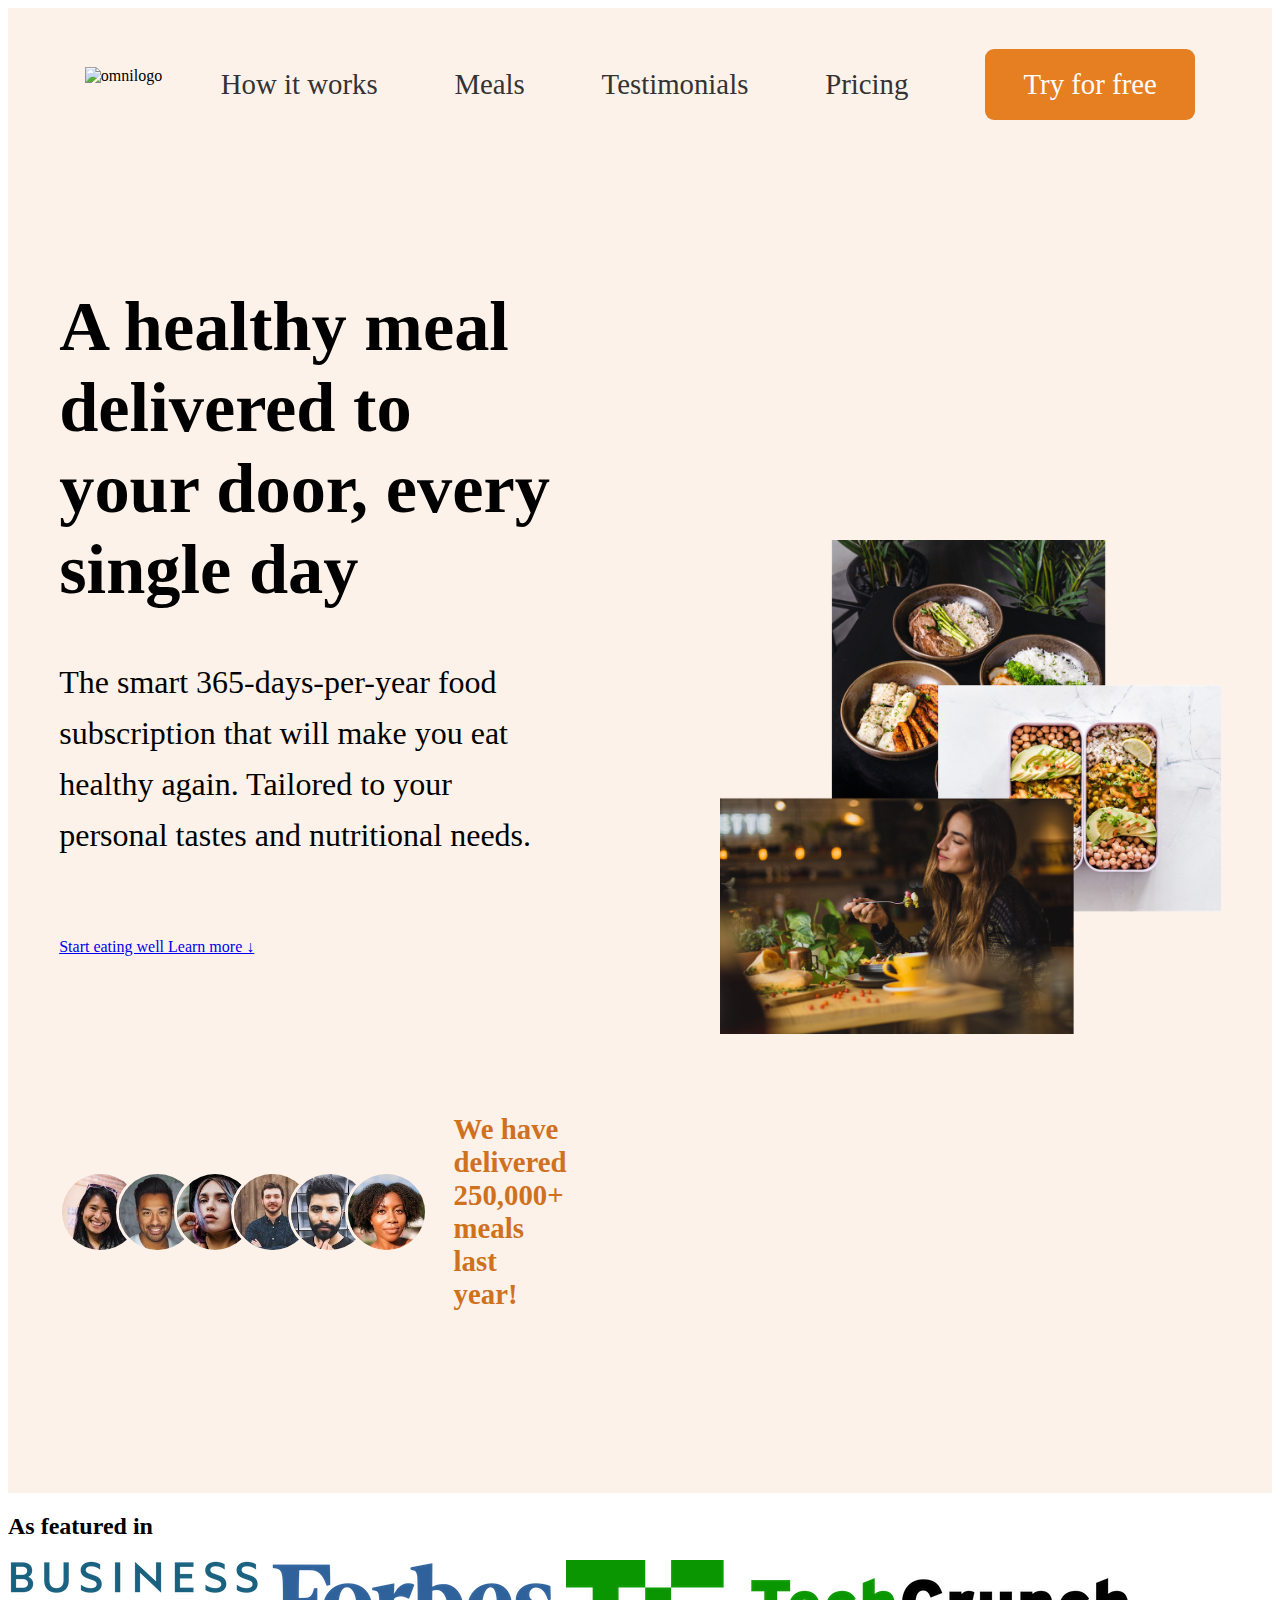
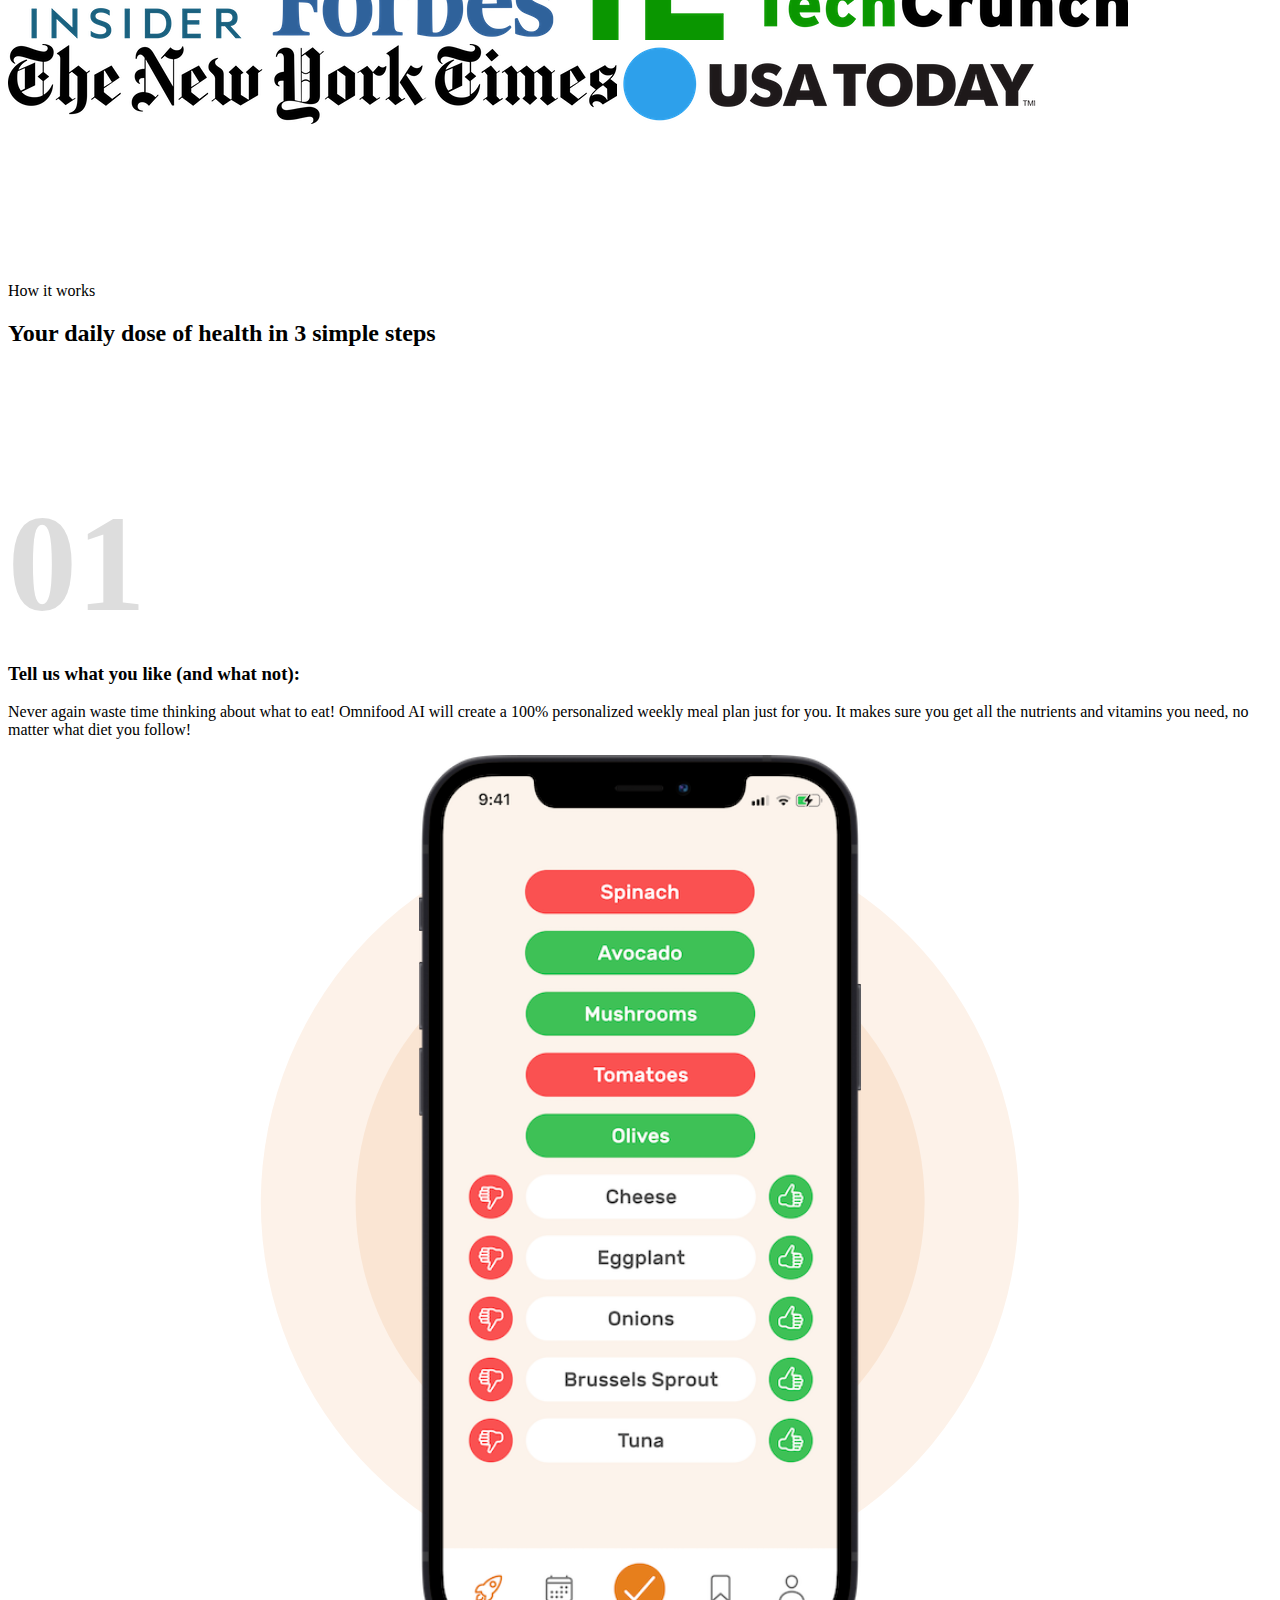
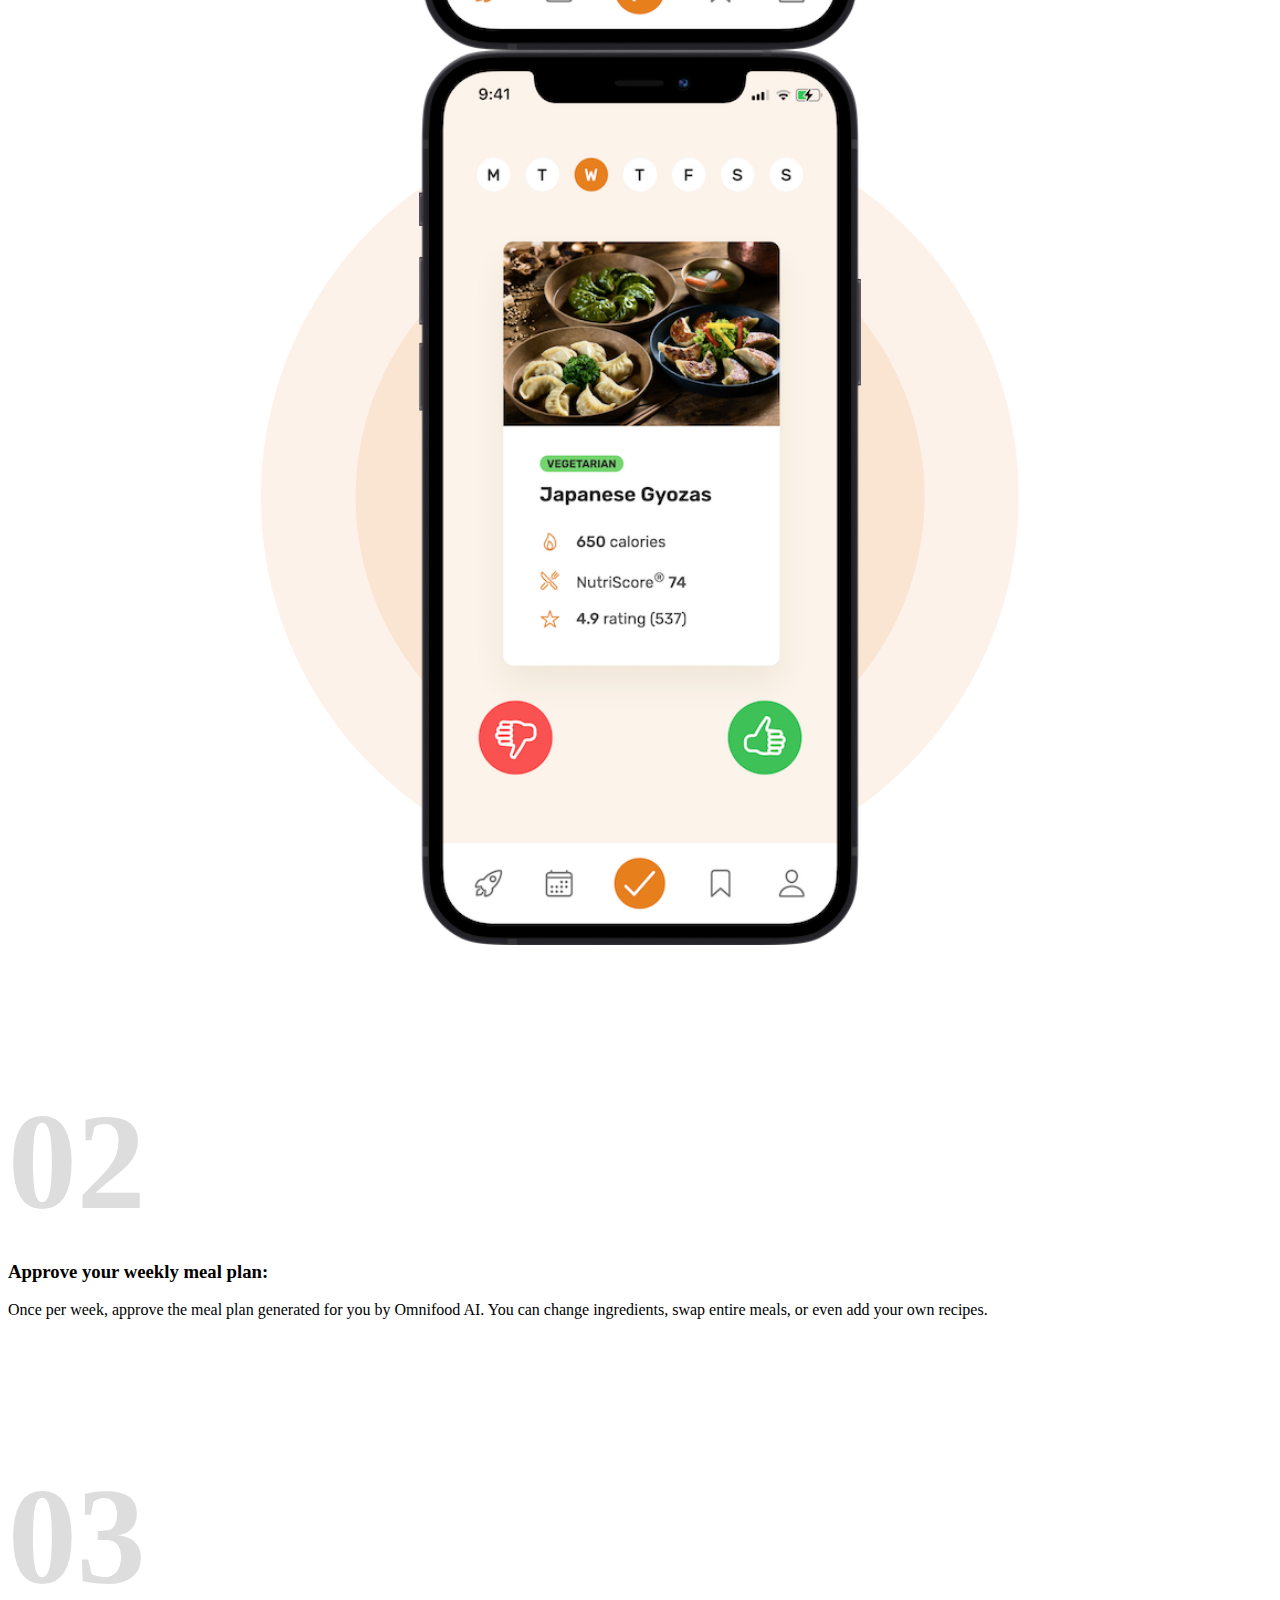
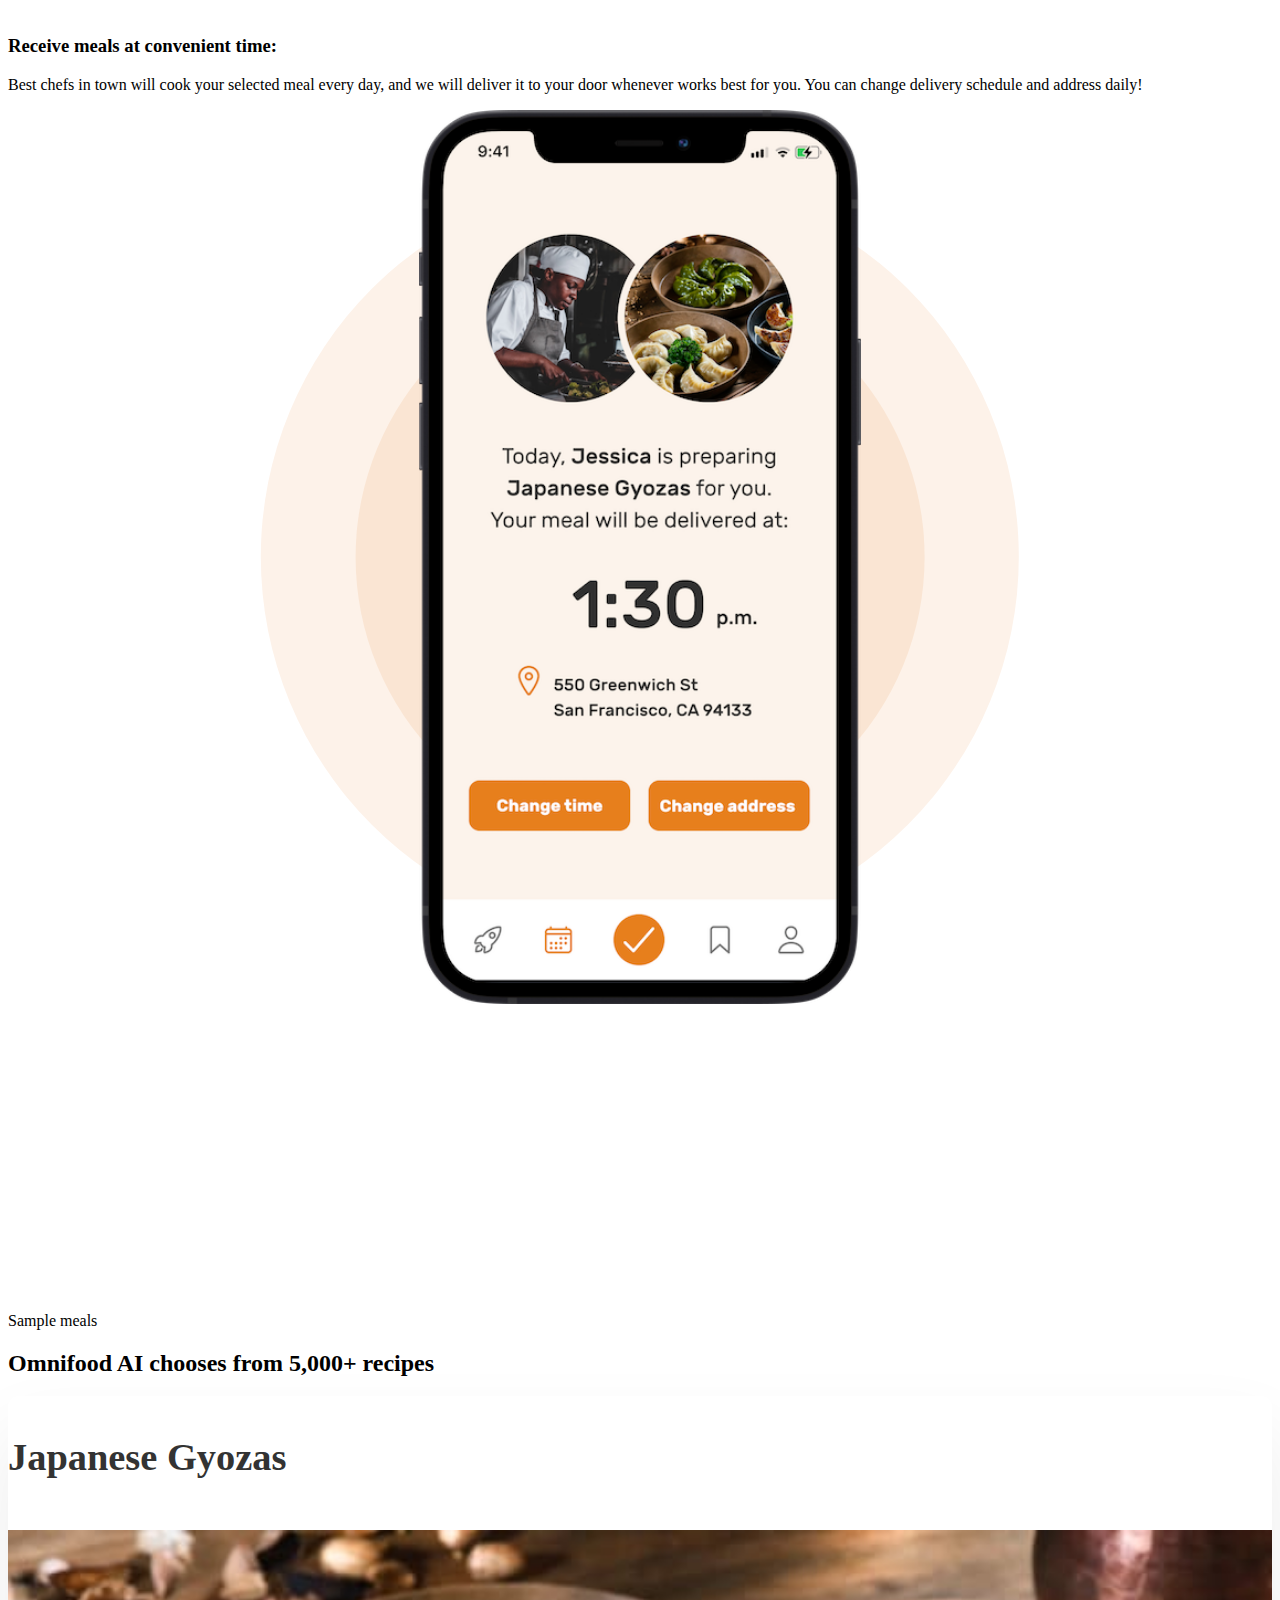
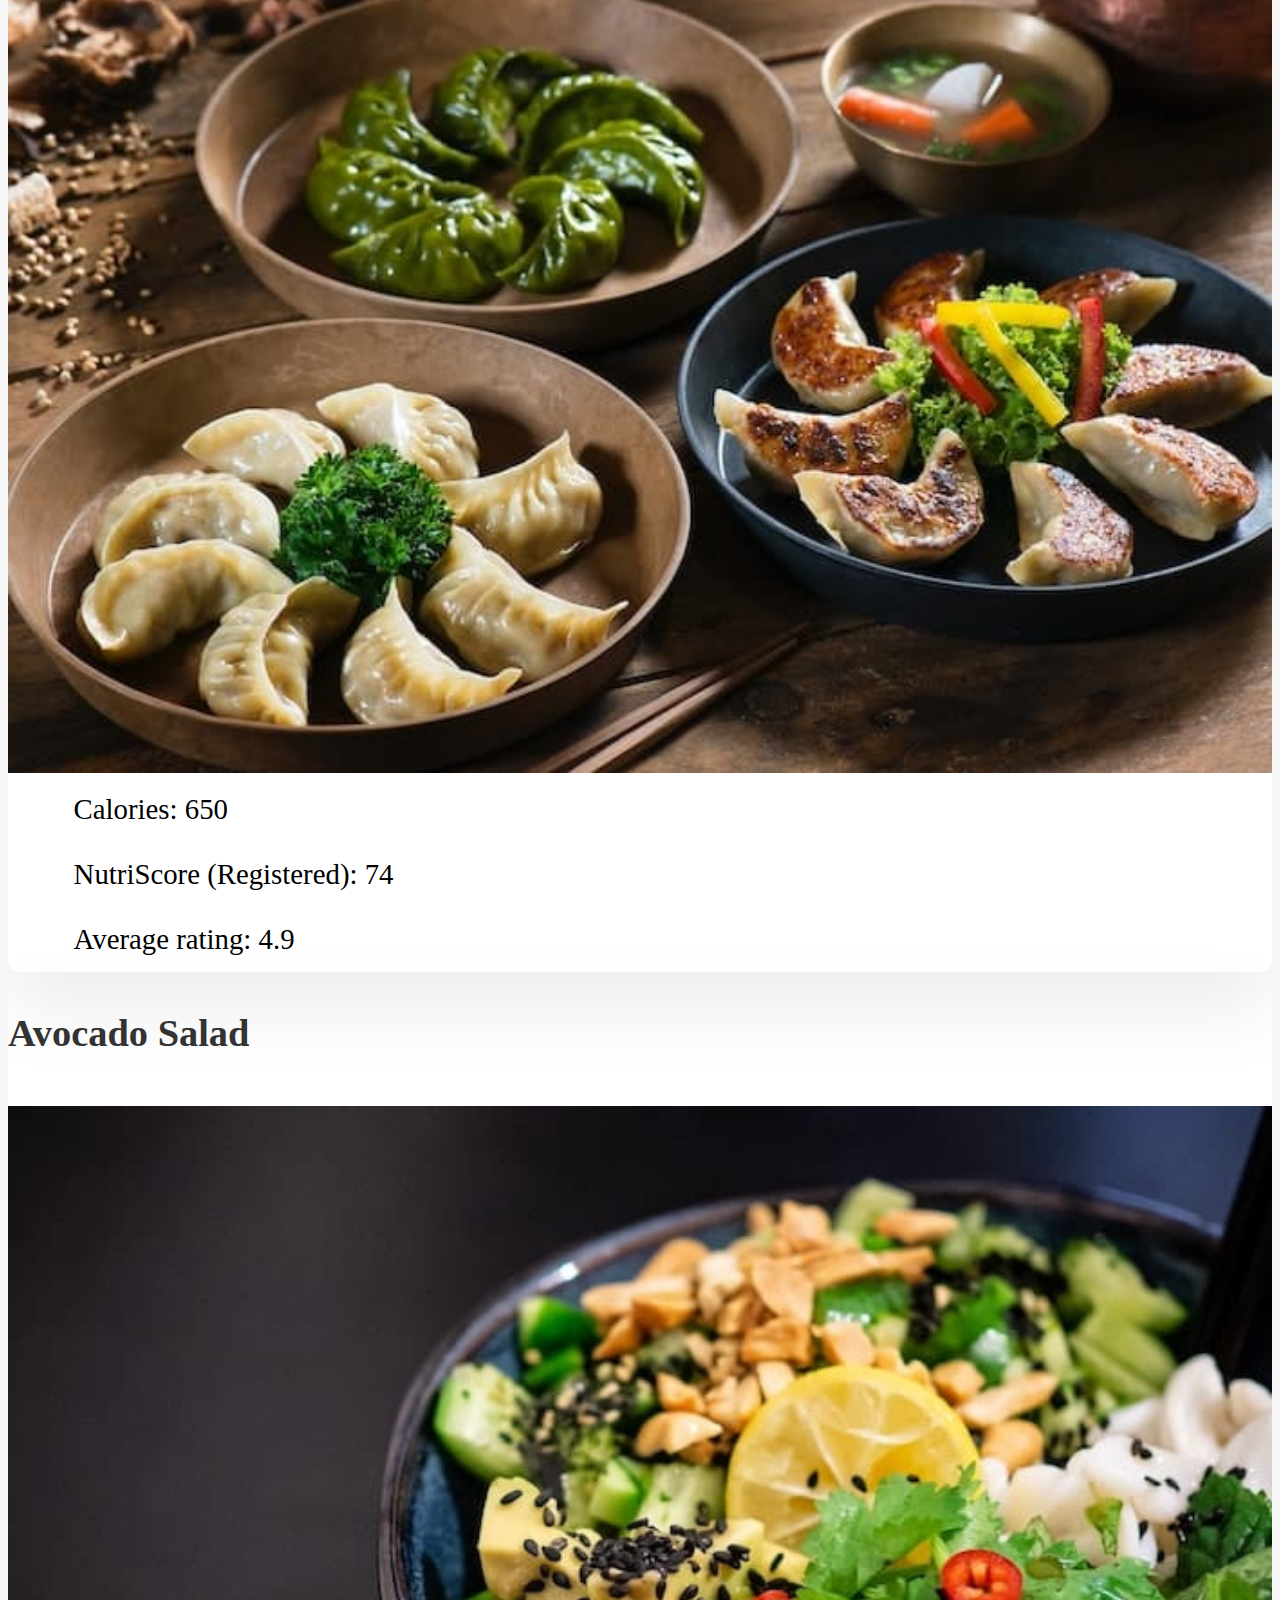
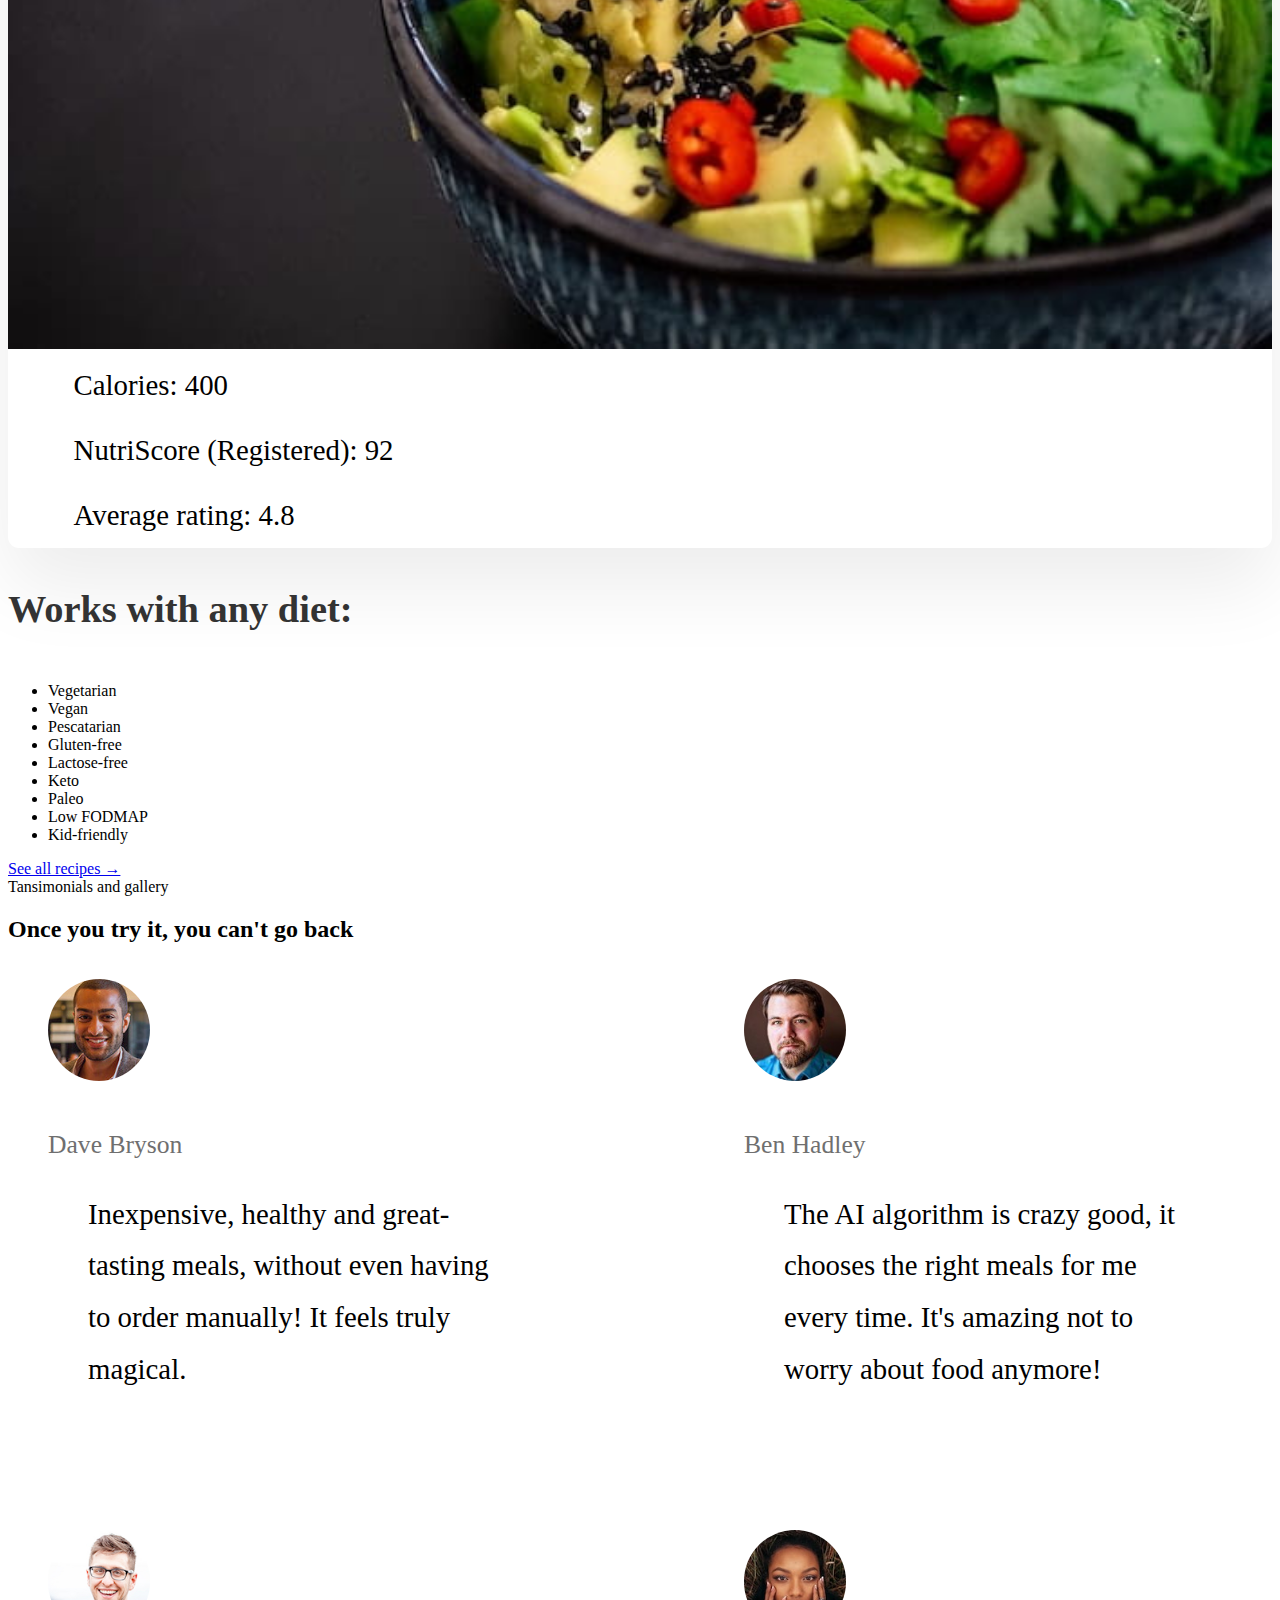
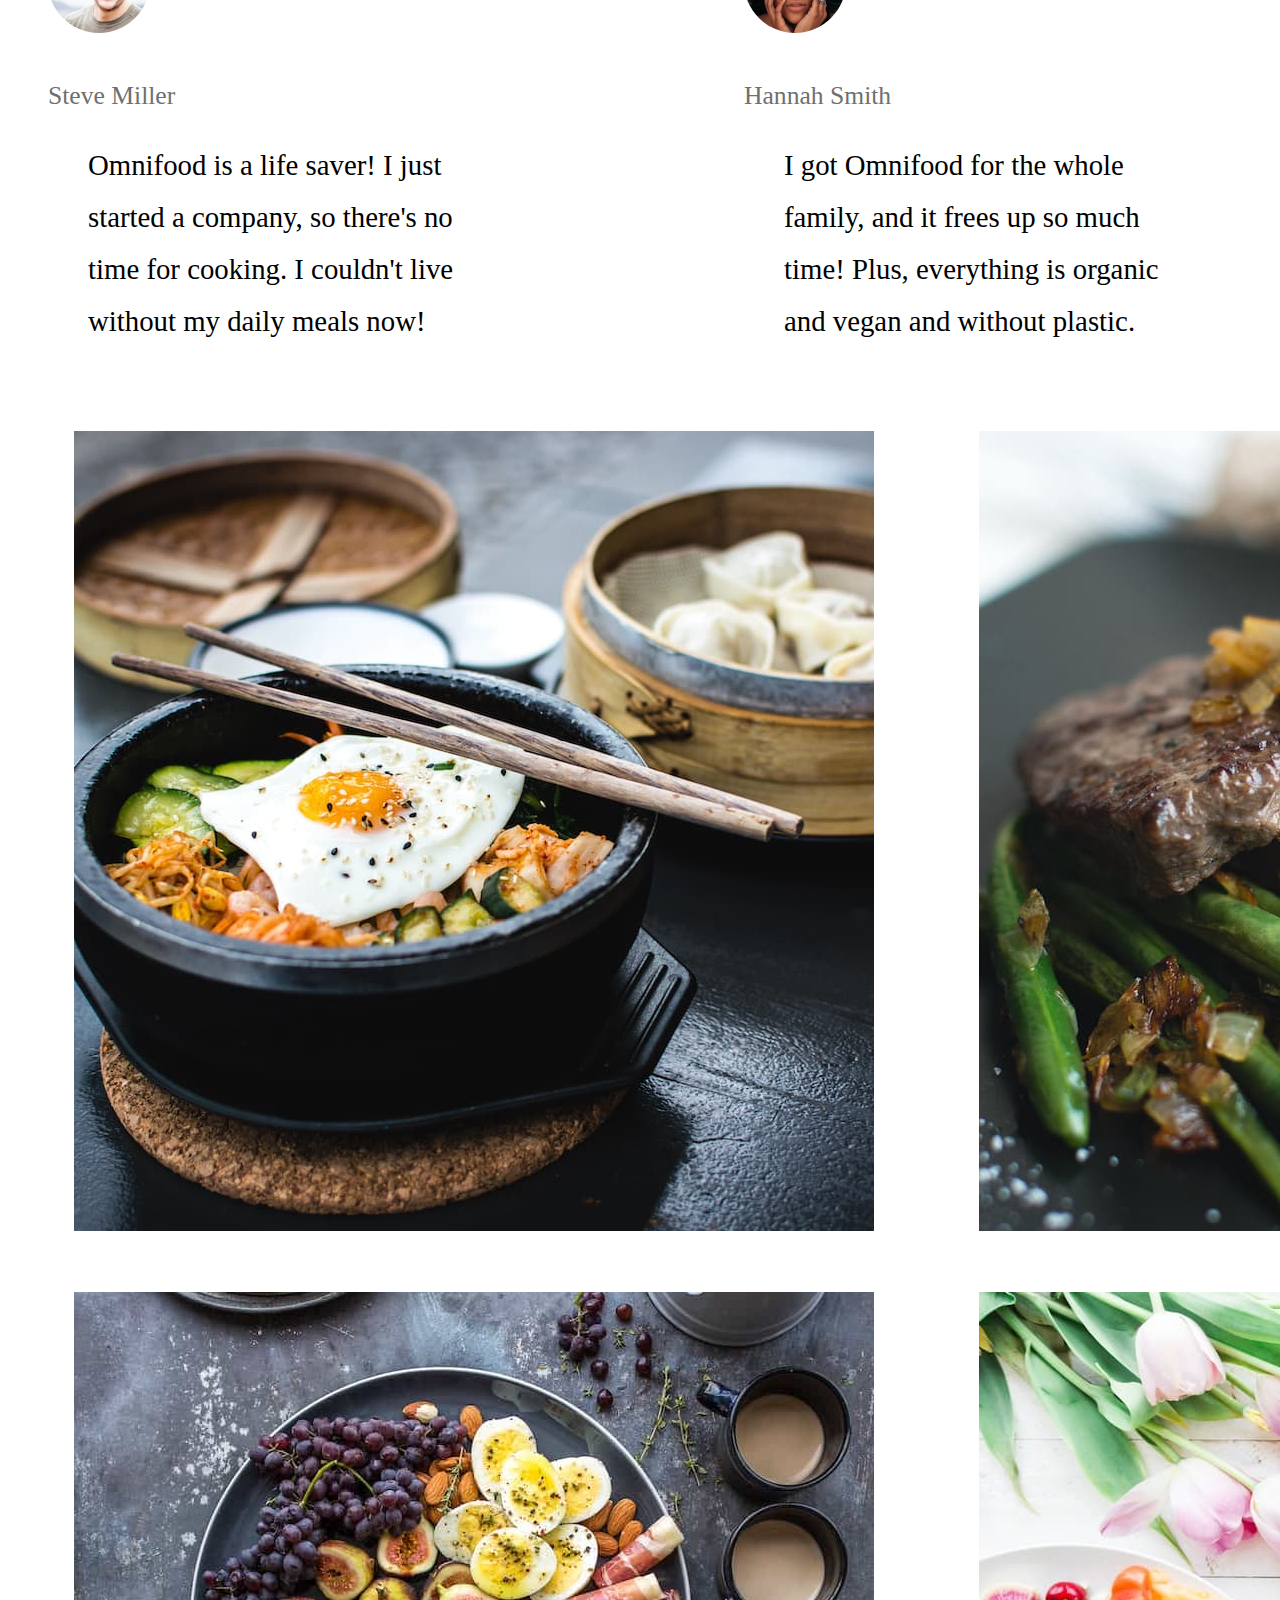
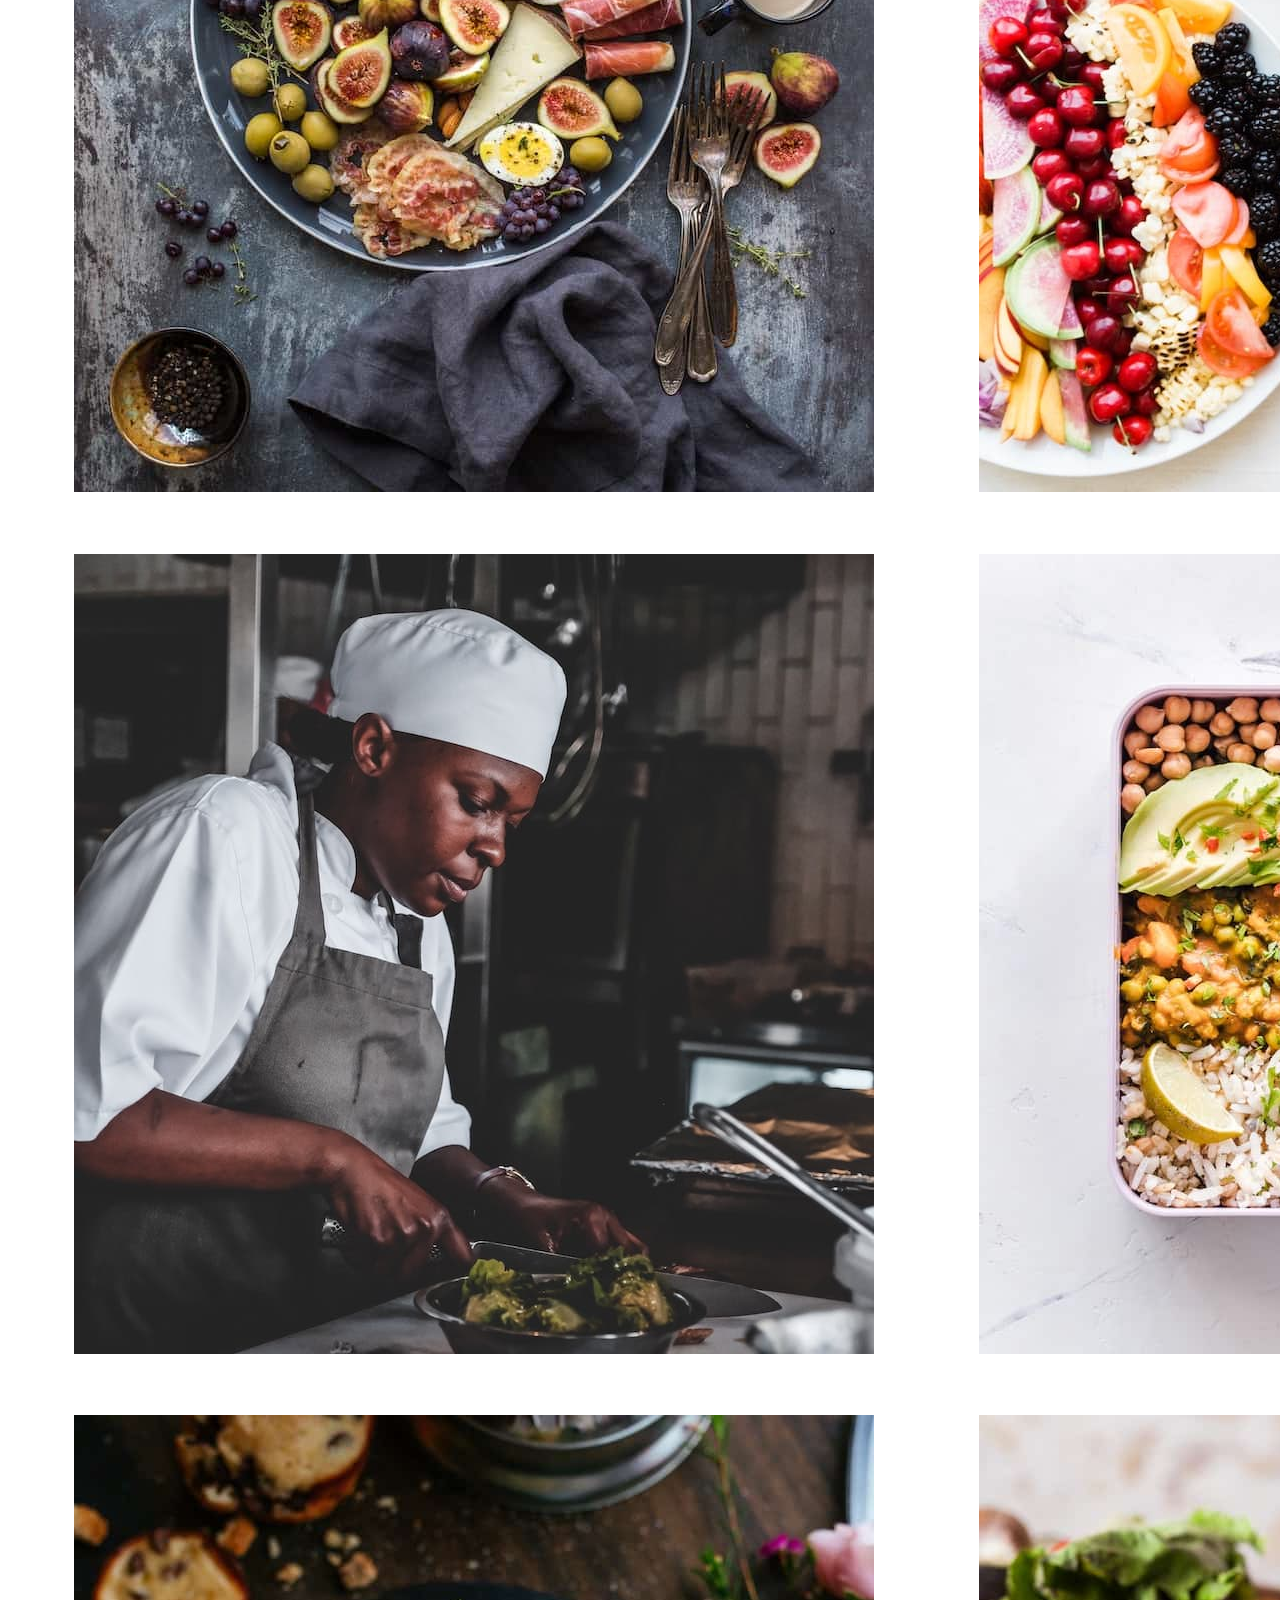
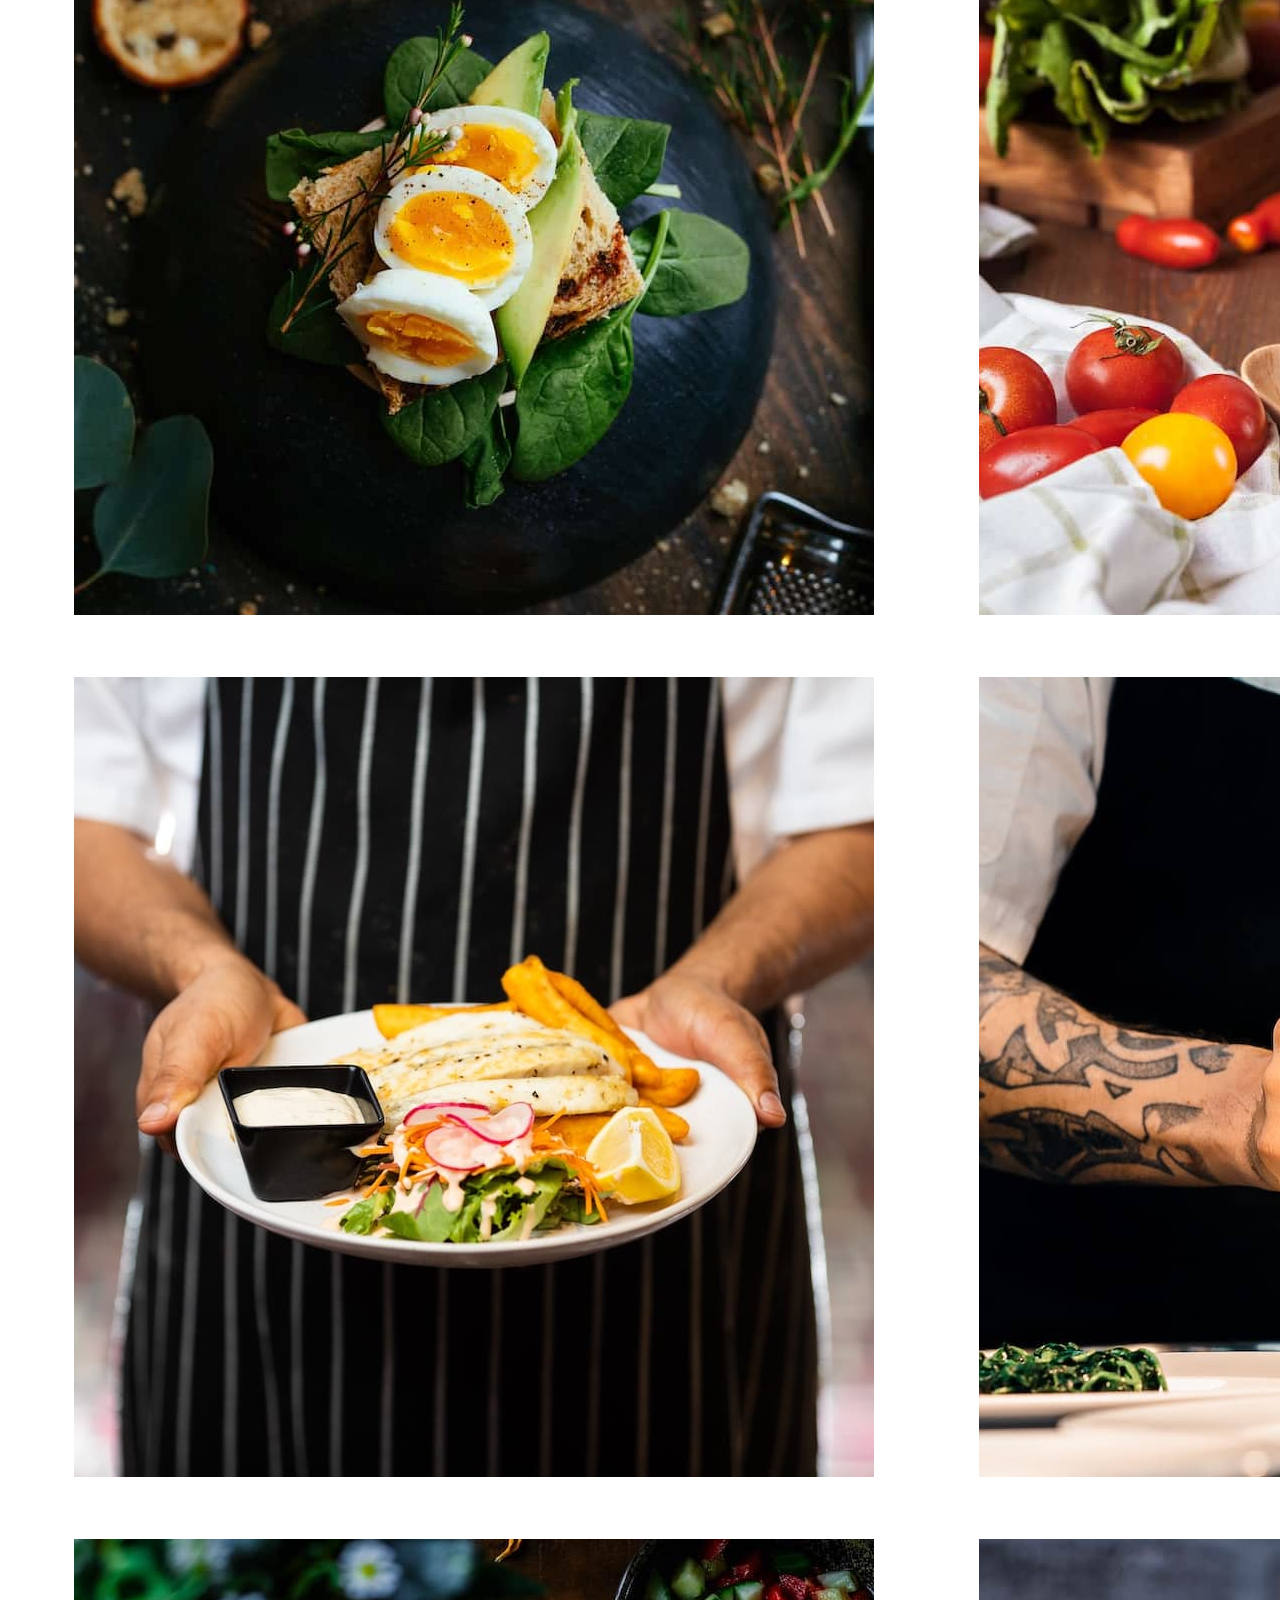
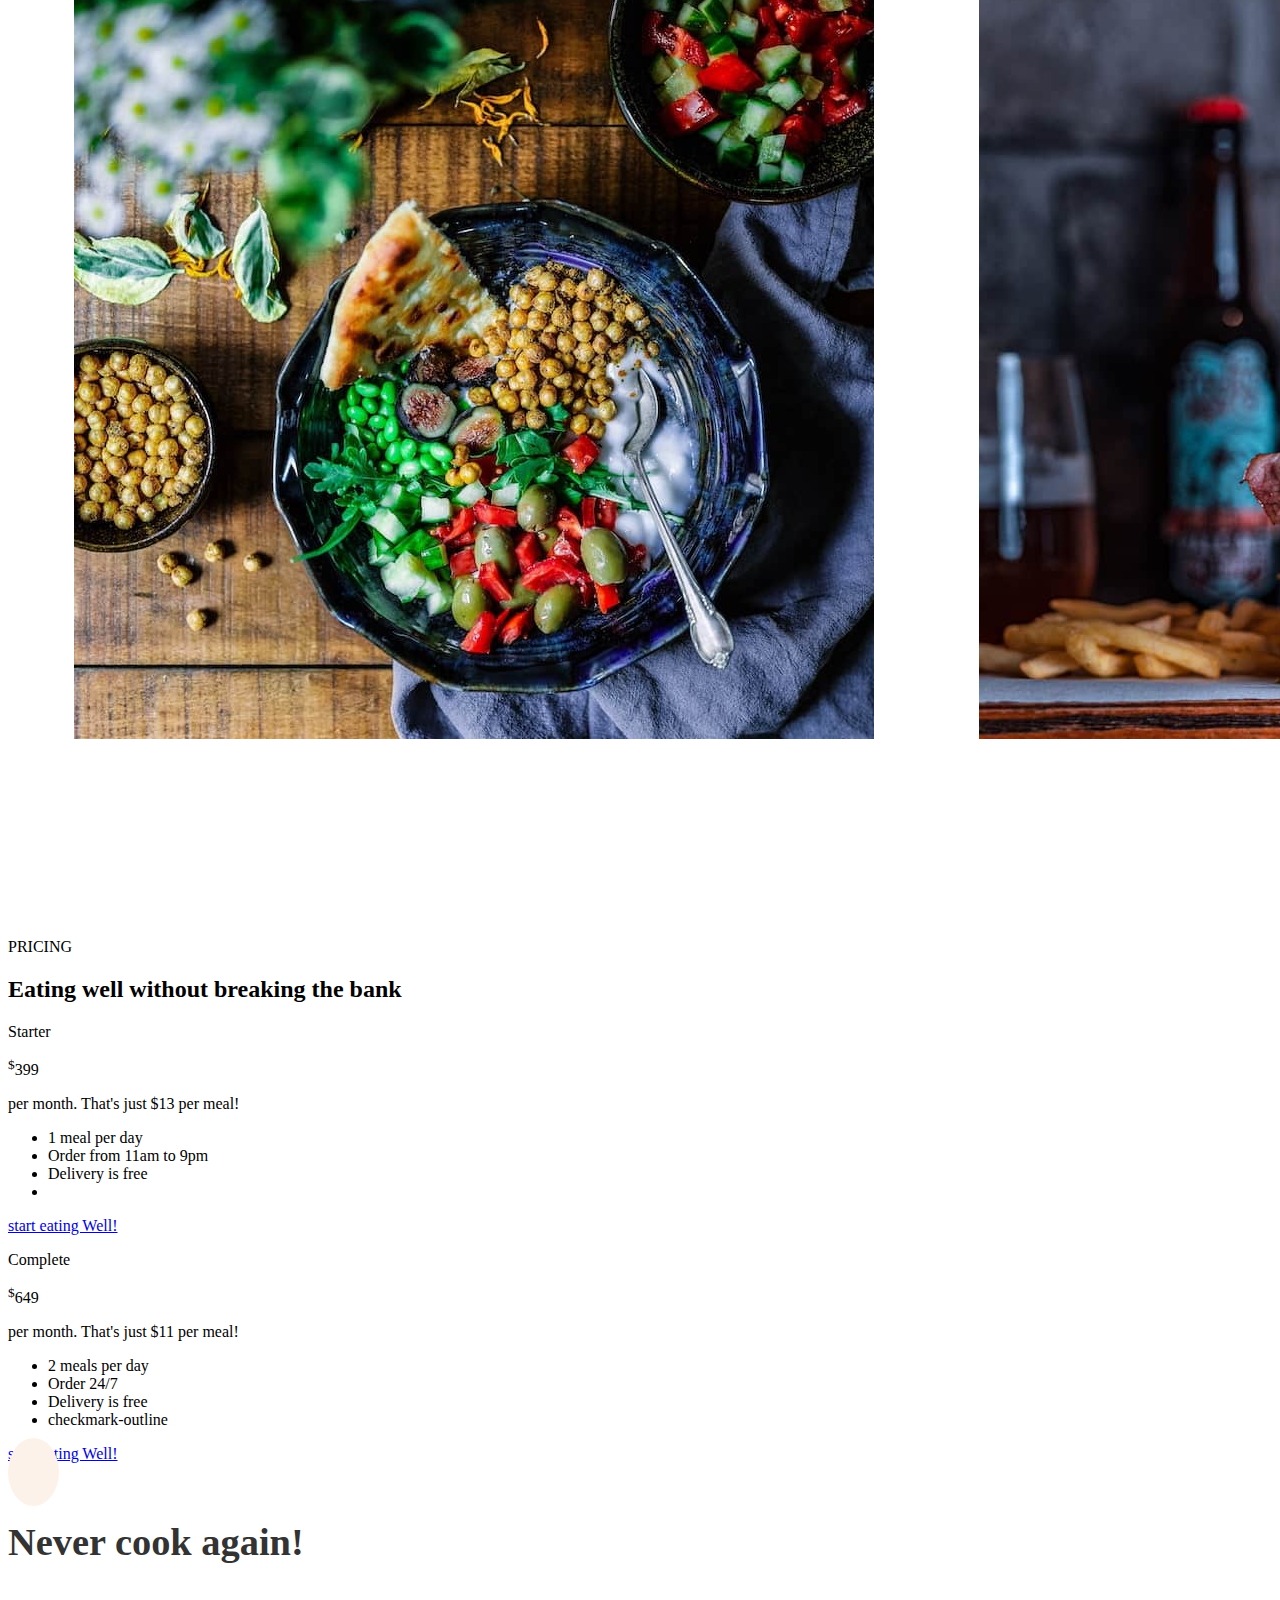
==== omnifood/index.html @ aeda6ca0 "Update index.html" ====
<!DOCTYPE html>
<html lang="en">
  <head>
    <meta charset="UTF-8">
    <meta http-equiv="X-UA-Compatible" content="IE=edge">
    <meta name="viewport" content="width=device-width, initial-scale=1.0">
    <title>Omnifood </title>
    <link rel="stylesheet" href="style/style.css">
    <link rel="stylesheet" href="style/queries.css">
  </head>
  <body> 
    <header class="header"> <img class="logo" src="img/omnifood-logo.png" alt="omnilogo">
      <nav class="min-nav"> 
        <ul class="main-nav-list"> 
          <li> <a class="main-nav-link" href="#how">How it works</a></li>
          <li> <a class="main-nav-link" href="#meals">Meals</a></li>
          <li> <a class="main-nav-link" href="#testimonials">Testimonials </a></li>
          <li> <a class="main-nav-link" href="#pricing">Pricing</a></li>
          <li> <a class="main-nav-link nav-cta" href="#try">Try for free </a></li>
        </ul>
      </nav>
    </header>
    <main>
      <section class="section-hero"> 
        <div class="hero">
          <div class="hero-text"> 
            <h1 class="heading-primary">A healthy meal delivered to your door, every single day</h1>
            <p class="hero-description">The smart 365-days-per-year food subscription that will make you eat healthy again. Tailored to your personal tastes and nutritional needs. </p><a class="btn btn-full margin-right" href="#">Start eating well </a><a class="btn btn-outline" href="#">Learn more &darr;</a>
            <div class="delivered-meals"> 
              <div class="delivered-imgs"><img src="img/customers/customer-1.jpg" alt="customer photo"><img src="img/customers/customer-2.jpg" alt="customer photo"><img src="img/customers/customer-3.jpg" alt="customer photo"><img src="img/customers/customer-4.jpg" alt="customer photo"><img src="img/customers/customer-5.jpg" alt="customer photo"><img src="img/customers/customer-6.jpg" alt="customer photo"></div>
              <p class="delivered-text"> <span>We have delivered 250,000+ meals last year!</span></p>
            </div>
          </div>
          <div class="hero-image-box">    <img class="hero-img" src="img/hero.png" alt="main img"></div>
        </div>
      </section>
      <section class="featured">
        <h2 class="subheading-featured"> As featured in</h2>
        <div class="featured-flex"> <img src="img/logos/business-insider.png" alt=""><img src="img/logos/forbes.png" alt=""><img src="img/logos/techcrunch.png" alt=""><img src="img/logos/the-new-york-times.png" alt=""><img src="img/logos/usa-today.png" alt=""></div>
      </section>
      <section class="section-how" id="how">
        <div class="container"><span class="subheading-snap">How it works</span>
          <h2 class="subheading">Your daily dose of health in 3 simple steps       </h2>
        </div>
        <div class="grid container grid--2-cols grid--center-v">
          <div class="step-text-box"> 
            <p class="step-number">01</p>
            <h3 class="heading-tertiary">Tell us what you like (and what not): </h3>
            <p class="step-text">Never again waste time thinking about what to eat! Omnifood AI will create a 100% personalized weekly meal plan just for you. It makes sure you get all the nutrients and vitamins you need, no matter what diet you follow!</p>
          </div>
          <div class="step-img-box"> <img class="step-img" src="img/app/app-screen-1.png" alt="Iphone app references"></div>
          <div class="step-img-box"> <img class="step-img" src="img/app/app-screen-2.png" alt="Iphone app references"></div>
          <div class="step-text-box"> 
            <p class="step-number">02</p>
            <h3 class="heading-tertiary">Approve your weekly meal plan: </h3>
            <p class="step-text"> Once per week, approve the meal plan generated for you by Omnifood AI. You can change ingredients, swap entire meals, or even add your own recipes.</p>
          </div>
          <div class="step-text-box"> 
            <p class="step-number">03</p>
            <h3 class="heading-tertiary">Receive meals at convenient time: </h3>
            <p class="step-text"> Best chefs in town will cook your selected meal every day, and we will deliver it to your door whenever works best for you. You can change delivery schedule and address daily!</p>
          </div>
          <div class="step-img-box"> <img class="step-img" src="img/app/app-screen-3.png" alt="Iphone app references"></div>
        </div>
      </section>
      <section class="section-meals" id="meals">
        <div class="container"><span class="subheading-snap">Sample meals</span>
          <h2 class="subheading"> Omnifood AI chooses from 5,000+ recipes</h2>
        </div>
        <div class="container grid grid--3-cols">
          <div class="meal">
            <p class="meal-title">Japanese Gyozas</p><img class="meal-img" src="img/meals/meal-1.jpg" alt="Japanese Gyozas">
            <ul class="meal-attributes"> 
              <li class="meal-attribute"> 
                <ion-icon class="icon" name="flame-outline"> </ion-icon>Calories: 650                                   
              </li>
              <li class="meal-attribute"> 
                <ion-icon class="icon" name="bar-chart-outline"></ion-icon>NutriScore (Registered): 74
              </li>
              <li class="meal-attribute">
                <ion-icon class="icon" name="star-outline"></ion-icon>Average rating: 4.9
              </li>
            </ul>
          </div>
          <div class="meal meal-1">
            <p class="meal-title">Avocado Salad</p><img class="meal-img" src="img/meals/meal-2.jpg" alt="">
            <ul class="meal-attributes"> 
              <li class="meal-attribute"> 
                <ion-icon class="icon" name="flame-outline"> </ion-icon>Calories: 400                                  
              </li>
              <li class="meal-attribute"> 
                <ion-icon class="icon" name="bar-chart-outline"></ion-icon>NutriScore (Registered): 92
              </li>
              <li class="meal-attribute">
                <ion-icon class="icon" name="star-outline"></ion-icon>Average rating: 4.8
              </li>
            </ul>
          </div>
          <div class="list">
            <p class="meal-title diet-title">Works with any diet:</p>
            <ul> 
              <li> 
                <ion-icon name="checkmark-outline"></ion-icon>Vegetarian
              </li>
              <li> 
                <ion-icon name="checkmark-outline"></ion-icon>Vegan
              </li>
              <li> 
                <ion-icon name="checkmark-outline"></ion-icon>Pescatarian
              </li>
              <li> 
                <ion-icon name="checkmark-outline"> </ion-icon>Gluten-free
              </li>
              <li> 
                <ion-icon name="checkmark-outline"></ion-icon>Lactose-free
              </li>
              <li> 
                <ion-icon name="checkmark-outline"></ion-icon>Keto
              </li>
              <li> 
                <ion-icon name="checkmark-outline"></ion-icon>Paleo
              </li>
              <li> 
                <ion-icon name="checkmark-outline"></ion-icon>Low FODMAP
              </li>
              <li> 
                <ion-icon name="checkmark-outline"></ion-icon>Kid-friendly
              </li>
            </ul>
          </div>
        </div>
        <div class="container text-center"><a class="meal-btn" href="#">See all recipes &#8594; </a></div>
        <section class="testimonials-section" id="testimonials"> 
          <div class="container-tensimonials">
            <div class="container subheading-container"><span class="subheading-snap">Tansimonials and gallery</span>
              <h2 class="subheading"> Once you try it, you can't go back</h2>
            </div>
            <div class="grid grid--2-cols">
              <div class="testimonials"> 
                <figure class="testimonial"> <img class="testimonial-img" src="img/customers/dave.jpg" alt="">
                  <p class="testimonial-name">Dave Bryson</p>
                  <blockquote class="testimonial-text"> Inexpensive, healthy and great-tasting meals, without even having to order manually! It feels truly magical.</blockquote>
                </figure>
                <figure class="testimonial"> <img class="testimonial-img" src="img/customers/ben.jpg" alt="">
                  <p class="testimonial-name">Ben Hadley</p>
                  <blockquote class="testimonial-text">The AI algorithm is crazy good, it chooses the right meals for me every time. It's amazing not to worry about food anymore! </blockquote>
                </figure>
                <figure class="testimonial"> <img class="testimonial-img" src="img/customers/steve.jpg" alt="">
                  <p class="testimonial-name">Steve Miller</p>
                  <blockquote class="testimonial-text">Omnifood is a life saver! I just started a company, so there's no time for cooking. I couldn't live without my daily meals now! </blockquote>
                </figure>
                <figure class="testimonial"> <img class="testimonial-img" src="img/customers/hannah.jpg" alt="">
                  <p class="testimonial-name">Hannah Smith</p>
                  <blockquote class="testimonial-text">I got Omnifood for the whole family, and it frees up so much time! Plus, everything is organic and vegan and without plastic.</blockquote>
                </figure>
              </div>
              <div class="gallery"> 
                <figure> <img src="img/gallery/gallery-1.jpg" alt=""></figure>
                <figure><img src="img/gallery/gallery-2.jpg" alt=""></figure>
                <figure><img src="img/gallery/gallery-3.jpg" alt=""></figure>
                <figure>   <img src="img/gallery/gallery-4.jpg" alt=""></figure>
                <figure><img src="img/gallery/gallery-5.jpg" alt=""></figure>
                <figure><img src="img/gallery/gallery-6.jpg" alt=""></figure>
                <figure><img src="img/gallery/gallery-7.jpg" alt=""></figure>
                <figure><img src="img/gallery/gallery-8.jpg" alt=""></figure>
                <figure><img src="img/gallery/gallery-9.jpg" alt=""></figure>
                <figure><img src="img/gallery/gallery-10.jpg" alt=""></figure>
                <figure><img src="img/gallery/gallery-11.jpg" alt=""></figure>
                <figure><img src="img/gallery/gallery-12.jpg" alt=""></figure>
              </div>
            </div>
          </div>
        </section>
      </section>
      <section class="pricing-secrtion" id="pricing">
        <div class="container"><span class="subheading-snap">PRICING</span>
          <h2 class="subheading"> Eating well without breaking the bank</h2>
        </div>
        <div class="pricing-container"> 
          <div class="price"> 
            <header> 
              <p class="heading-text">Starter</p>
              <p class="price-number"> <sup>$</sup>399</p>
              <p class="subhead-price">per month. That's just $13 per meal!</p>
            </header>
            <ul> 
              <li>
                <ion-icon name="checkmark-outline"></ion-icon>1 meal per day
              </li>
              <li>
                <ion-icon name="checkmark-outline"></ion-icon>Order from 11am to 9pm
              </li>
              <li>
                <ion-icon name="checkmark-outline"></ion-icon>Delivery is free
              </li>
              <li> 
                <ion-icon name="close-outline"></ion-icon>
              </li>
            </ul>
            <div class="btn-container"> <a class="btn btn-full" href="#">start eating Well!     </a></div>
          </div>
          <div class="price complete">
            <header> 
              <p class="heading-text">Complete</p>
              <p class="price-number"> <sup>$</sup>649</p>
              <p class="subhead-price">per month. That's just $11 per meal!</p>
            </header>
            <ul> 
              <li>
                <ion-icon name="checkmark-outline"></ion-icon>2 meals per day
              </li>
              <li>
                <ion-icon name="checkmark-outline"></ion-icon>Order 24/7
              </li>
              <li>
                <ion-icon name="checkmark-outline"></ion-icon>Delivery is free
              </li>
              <li> 
                <ion-icon name="checkmark-outline"></ion-icon>checkmark-outline
              </li>
            </ul>
            <div class="btn-container"> <a class="btn btn-full" href="#">start eating Well!</a></div>
          </div>
        </div>
        <div class="container grid grid--4-cols">
          <div class="feature">
            <ion-icon class="feature-icon" name="infinite-outline"></ion-icon>
            <p class="feature-title">Never cook again!</p>
            <p class="feature-text">Our subscriptions cover 365 days per year, even including major holidays.</p>
          </div>
          <div class="feature"> 
            <ion-icon class="feature-icon" name="storefront-outline"></ion-icon>
            <p class="feature-title">Local and organic</p>
            <p class="feature-text">Our cooks only use local, fresh, and organic products to prepare your meals.</p>
          </div>
          <div class="feature"> 
            <ion-icon class="feature-icon" name="leaf-outline"></ion-icon>
            <p class="feature-title">No waste</p>
            <p class="feature-text">All our partners only use reusable containers to package all your meals.</p>
          </div>
          <div class="feature"> 
            <ion-icon class="feature-icon" name="time-outline"></ion-icon>
            <p class="feature-title">Pause anytime</p>
            <p class="feature-text">Going on vacation? Just pause  subscription, and we refund unused days.</p>
          </div>
        </div>
      </section>
      <section class="form-section" id="try">
        <div class="container grid-form">
          <div class="form-text-box"> 
            <h2 class="subheading">Get your first meal for free!</h2>
            <p class="form-color">Healthy, tasty and hassle-free meals are waiting for you. Start eating well today. You can cancel or pause anytime. And the first meal is on us!</p>
            <form class="form-subscribe" name="sign-up">
              <div class="form-item"> 
                <label for="full-name">Full name</label>
                <input type="text" id="full-name" placeholder="full name" name="full-name">
              </div>
              <div class="form-item">
                <label for="email">Email</label>
                <input type="email" id="email" placeholder="email@email.com" name="email">
              </div>
              <div class="form-item">
                <label for="select-where">Where did you hear from us?</label>
                <select id="select-where" name="select-where" required="">
                  <option value="">Please choose one option:</option>
                  <option value="friends">Friends and family</option>
                  <option value="youtube">YouTube video</option>
                  <option value="podcast">Podcast</option>
                  <option value="ad">Facebook ad</option>
                  <option value="others">Others </option>
                </select>
              </div>
              <button class="btn-form">Sign up now!</button>
            </form>
          </div>
          <div class="form-img-box" role="img" aria-label="woman enjouing food"> </div>
        </div>
      </section>
    </main>
    <footer class="footer">
      <div class="container grid grid--footer">
        <div class="logo-col"><a class="footer-logo" href="#"><img class="logo" alt="Omnifood logo" src="img/omnifood-logo.png"></a>
          <ul class="social-links">
            <li><a class="footer-link" href="#">
                <ion-icon class="social-icon" name="logo-instagram"></ion-icon></a></li>
            <li><a class="footer-link" href="#">
                <ion-icon class="social-icon" name="logo-facebook"></ion-icon></a></li>
            <li><a class="footer-link" href="#">
                <ion-icon class="social-icon" name="logo-twitter"></ion-icon></a></li>
          </ul>
        </div>
        <div class="address-col">
          <p class="footer-heading">Contact us</p>
          <address class="contacts">
            <p class="address"></p>623 Harrison St., 2nd Floor, San Francisco, CA 94107
            <p></p><a class="footer-link" href="tel:415-201-6370">415-201-6370</a><br><a class="footer-link" href="mailto:hello@omnifood.com">hello@omnifood.com</a>
          </address>
        </div>
        <nav class="nav-col">
          <p class="footer-heading">Account</p>
          <ul class="footer-nav">
            <li></li><a class="footer-link" href="#">Create account</a>
            <li></li><a class="footer-link" href="#">Sign in</a>
            <li></li><a class="footer-link" href="#">iOS app</a>
            <li></li><a class="footer-link" href="#">Android app</a>
          </ul>
        </nav>
        <nav class="nav-col">
          <p class="footer-heading">Company</p>
          <ul class="footer-nav">
            <li></li><a class="footer-link" href="#">About Omnifood</a>
            <li></li><a class="footer-link" href="#">For Business</a>
            <li></li><a class="footer-link" href="#">Cooking partners</a>
            <li></li><a class="footer-link" href="#">Careers</a>
          </ul>
        </nav>
        <nav class="nav-col">
          <p class="footer-heading">Resources</p>
          <ul class="footer-nav">
            <li></li><a class="footer-link" href="#">Recipe directory </a>
            <li></li><a class="footer-link" href="#">Help center</a>
            <li></li><a class="footer-link" href="#">Privacy &amp; terms</a>
          </ul>
        </nav>
      </div>
      <p class="copyright">Copyright &copy; <span class="year">2027</span> by Omnifood, Inc. 
        All rights reserved.
      </p>
    </footer><script type="module" src="https://unpkg.com/ionicons@5.5.2/dist/ionicons/ionicons.esm.js"></script>
<script nomodule src="https://unpkg.com/ionicons@5.5.2/dist/ionicons/ionicons.js"></script>
  </body>
</html>
---- omnifood/style/style.css ----
/**************************/
/* HEADER */
/**************************/

.header {
  display: flex;
  justify-content: space-between;
  align-items: center;
  background-color: #fdf2e9;

  /* Because we want header to be sticky later */
  height: 9.6rem;
  padding: 0 4.8rem;
  position: relative;
}

.logo {
  height: 2.2rem;
}

/**************************/
/* NAVIGATION */
/**************************/

.main-nav-list {
  list-style: none;
  display: flex;
  align-items: center;
  gap: 4.8rem;
}

.main-nav-link:link,
.main-nav-link:visited {
  display: inline-block;
  text-decoration: none;
  color: #333;
  font-weight: 500;
  font-size: 1.8rem;
  transition: all 0.3s;
}

.main-nav-link:hover,
.main-nav-link:active {
  color: #cf711f;
}

.main-nav-link.nav-cta:link,
.main-nav-link.nav-cta:visited {
  padding: 1.2rem 2.4rem;
  border-radius: 9px;
  color: #fff;
  background-color: #e67e22;
}

.main-nav-link.nav-cta:hover,
.main-nav-link.nav-cta:active {
  background-color: #cf711f;
}

/* MOBILE */
.btn-mobile-nav {
  border: none;
  background: none;
  cursor: pointer;

  display: none;
}

.icon-mobile-nav {
  height: 4.8rem;
  width: 4.8rem;
  color: #333;
}

.icon-mobile-nav[name="close-outline"] {
  display: none;
}

/* STICKY NAVIGATION */
.sticky .header {
  position: fixed;
  top: 0;
  bottom: 0;
  width: 100%;
  height: 8rem;
  padding-top: 0;
  padding-bottom: 0;
  background-color: rgba(255, 255, 255, 0.97);
  z-index: 999;
  box-shadow: 0 1.2rem 3.2rem rgba(0, 0, 0, 0.03);
}

.sticky .section-hero {
  margin-top: 9.6rem;
}

/**************************/
/* HERO SECTION */
/**************************/

.section-hero {
  background-color: #fdf2e9;
  padding: 4.8rem 0 9.6rem 0;
}

.hero {
  max-width: 130rem;
  margin: 0 auto;
  padding: 0 3.2rem;
  display: grid;
  grid-template-columns: 1fr 1fr;
  gap: 9.6rem;
  align-items: center;
}

.hero-description {
  font-size: 2rem;
  line-height: 1.6;
  margin-bottom: 4.8rem;
}

.hero-img {
  width: 100%;
}

.delivered-meals {
  display: flex;
  align-items: center;
  gap: 1.6rem;
  margin-top: 8rem;
}

.delivered-imgs {
  display: flex;
}

.delivered-imgs img {
  height: 4.8rem;
  width: 4.8rem;
  border-radius: 50%;
  margin-right: -1.6rem;
  border: 3px solid #fdf2e9;
}

.delivered-imgs img:last-child {
  margin: 0;
}

.delivered-text {
  font-size: 1.8rem;
  font-weight: 600;
}

.delivered-text span {
  color: #cf711f;
  font-weight: 700;
}

/**************************/
/* FEATURED IN SECTION */
/**************************/

.section-featured {
  padding: 4.8rem 0 3.2rem 0;
}

.heading-featured-in {
  font-size: 1.4rem;
  text-transform: uppercase;
  letter-spacing: 0.75px;
  font-weight: 500;
  text-align: center;
  margin-bottom: 2.4rem;
  color: #888;
}

.logos {
  display: flex;
  justify-content: space-around;
}

.logos img {
  height: 3.2rem;
  filter: brightness(0);
  opacity: 50%;
}

/**************************/
/* HOW IT WORKS SECTION */
/**************************/

.section-how {
  padding: 9.6rem 0;
}

.step-number {
  font-size: 8.6rem;
  font-weight: 600;
  color: #ddd;
  margin-bottom: 1.2rem;
}

.step-description {
  font-size: 1.8rem;
  line-height: 1.8;
}

.step-img-box {
  position: relative;

  display: flex;
  align-items: center;
  justify-content: center;
}

.step-img-box::before,
.step-img-box::after {
  content: "";
  display: block;
  border-radius: 50%;
  position: absolute;
  top: 50%;
  left: 50%;
  transform: translate(-50%, -50%);
}

.step-img-box::before {
  width: 60%;
  /* height: 60%; */

  /* 60% of parent's width */
  padding-bottom: 60%;

  background-color: #fdf2e9;
  z-index: -2;
}

.step-img-box::after {
  width: 45%;
  padding-bottom: 45%;
  background-color: #fae5d3;
  z-index: -1;
}

.step-img {
  width: 35%;
  /* z-index: 10; */
}

/**************************/
/* MEALS SECTION */
/**************************/

.section-meals {
  padding: 9.6rem 0;
}

.meal {
  box-shadow: 0 2.4rem 4.8rem rgba(0, 0, 0, 0.075);
  border-radius: 11px;
  overflow: hidden;
  transition: all 0.4s;
}

.meal:hover {
  transform: translateY(-1.2rem);
  box-shadow: 0 3.2rem 6.4rem rgba(0, 0, 0, 0.06);
}

.meal-content {
  padding: 3.2rem 4.8rem 4.8rem 4.8rem;
}

.meal-tags {
  margin-bottom: 1.2rem;
  display: flex;
  gap: 0.4rem;
}

.tag {
  display: inline-block;
  padding: 0.4rem 0.8rem;
  font-size: 1.2rem;
  text-transform: uppercase;
  color: #333;
  border-radius: 100px;
  font-weight: 600;
}

.tag--vegetarian {
  background-color: #51cf66;
}
.tag--vegan {
  background-color: #94d82d;
}
.tag--paleo {
  background-color: #ffd43b;
}

.meal-title {
  font-size: 2.4rem;
  color: #333;
  font-weight: 600;
  margin-bottom: 3.2rem;
}

.meal-attributes {
  list-style: none;
  display: flex;
  flex-direction: column;
  gap: 2rem;
}

.meal-attribute {
  font-size: 1.8rem;
  display: flex;
  align-items: center;
  gap: 1.6rem;
}

.meal-icon {
  height: 2.4rem;
  width: 2.4rem;
  color: #e67e22;
}

.meal-img {
  width: 100%;
}

.all-recipes {
  text-align: center;
  font-size: 1.8rem;
}

/**************************/
/* TESTIMONIALS SECTION */
/**************************/

.section-testimonials {
  background-color: #fdf2e9;
  display: grid;
  grid-template-columns: 55fr 45fr;
  align-items: center;
}

.testimonials-container {
  padding: 9.6rem;
}

.testimonials {
  display: grid;
  grid-template-columns: 1fr 1fr;
  row-gap: 4.8rem;
  column-gap: 8rem;
}

.testimonial-img {
  width: 6.4rem;
  border-radius: 50%;
  margin-bottom: 1.2rem;
}

.testimonial-text {
  font-size: 1.8rem;
  line-height: 1.8;
  margin-bottom: 1.6rem;
}

.testimonial-name {
  font-size: 1.6rem;
  color: #6f6f6f;
}

.gallery {
  display: grid;
  grid-template-columns: repeat(3, 1fr);
  gap: 1.6rem;
  padding: 1.6rem;
}

.gallery-item {
  overflow: hidden;
}

.gallery-item img {
  display: block;
  width: 100%;
  transition: all 0.4s;
}

.gallery-item img:hover {
  transform: scale(1.1);
}

/**************************/
/* MEALS SECTION */
/**************************/

.section-pricing {
  padding: 9.6rem 0;
}

.pricing-plan {
  border-radius: 11px;

  width: 75%;
}

.pricing-plan--starter {
  justify-self: end;
  border: 2px solid #fdf2e9;
  padding: 4.6rem;
}

.pricing-plan--complete {
  background-color: #fdf2e9;
  padding: 4.8rem;
  position: relative;
  overflow: hidden;
}

.pricing-plan--complete::after {
  content: "Best value";
  position: absolute;
  top: 6%;
  right: -18%;

  text-transform: uppercase;
  font-size: 1.4rem;
  font-weight: 700;
  color: #333;
  background-color: #ffd43b;
  padding: 0.8rem 8rem;
  transform: rotate(45deg);
}

.plan-header {
  text-align: center;
  margin-bottom: 4.8rem;
}

.plan-name {
  color: #cf711f;
  font-weight: 600;
  font-size: 2rem;
  text-transform: uppercase;
  letter-spacing: 0.75;
  margin-bottom: 3.2rem;
}

.plan-price {
  font-size: 6.2rem;
  font-weight: 600;
  color: #333;
  margin-bottom: 1.6rem;
}

.plan-price span {
  font-size: 3rem;
  font-weight: 500;
  margin-right: 0.8rem;
}

.plan-text {
  font-size: 1.6rem;
  line-height: 1.6;
  color: #6f6f6f;
}

.plan-sing-up {
  text-align: center;
  margin-top: 4.8rem;
}

.plan-details {
  font-size: 1.6rem;
  line-height: 1.6;
  text-align: center;
}

.feature-icon {
  color: #e67e22;
  height: 3.2rem;
  width: 3.2rem;
  background-color: #fdf2e9;
  margin-bottom: 3.2rem;
  padding: 1.6rem;
  border-radius: 50%;
}

.feature-title {
  font-size: 2.4rem;
  color: #333;
  font-weight: 700;
  margin-bottom: 1.6rem;
}

.feature-text {
  font-size: 1.8rem;
  line-height: 1.8;
}

/**************************/
/* CTA SECTION */
/**************************/

.section-cta {
  /* top / right / bottom / left */
  /* padding: 9.6rem 0 12.8rem 0; */

  /* top / horizontal / left */
  padding: 4.8rem 0 12.8rem;
}

.cta {
  display: grid;
  /* 2/3 = 66.6% + 1/3 = 33.3% */
  grid-template-columns: 2fr 1fr;
  /* background-color: #e67e22; */
  box-shadow: 0 2.4rem 4.8rem rgba(0, 0, 0, 0.15);
  border-radius: 11px;

  background-image: linear-gradient(to right bottom, #eb984e, #e67e22);
  overflow: hidden;
}

.cta-text-box {
  padding: 4.8rem 6.4rem 6.4rem 6.4rem;
  color: #45260a;
}

.cta .heading-secondary {
  /* color: #45260a; */
  color: inherit;
  margin-bottom: 3.2rem;
}

.cta-text {
  font-size: 1.8rem;
  line-height: 1.8;
  margin-bottom: 4.8rem;
}

.cta-img-box {
  background-image: linear-gradient(
      to right bottom,
      rgba(235, 151, 78, 0.35),
      rgba(230, 125, 34, 0.35)
    ),
    url("../img/eating.jpg");
  background-size: cover;
  background-position: center;
}

.cta-form {
  display: grid;
  grid-template-columns: 1fr 1fr;
  column-gap: 3.2rem;
  row-gap: 2.4rem;
}

.cta-form label {
  display: block;
  font-size: 1.6rem;
  font-weight: 500;
  margin-bottom: 1.2rem;
}

.cta-form input,
.cta-form select {
  width: 100%;
  padding: 1.2rem;
  font-size: 1.8rem;
  font-family: inherit;
  color: inherit;
  border: none;
  background-color: #fdf2e9;
  border-radius: 9px;
  box-shadow: 0 1px 2px rgba(0, 0, 0, 0.1);
}

.cta-form input::placeholder {
  color: #aaa;
}

.cta *:focus {
  outline: none;
  box-shadow: 0 0 0 0.8rem rgba(253, 242, 233, 0.5);
}

/**************************/
/* FOOTER */
/**************************/

.footer {
  padding: 12.8rem 0;
  border-top: 1px solid #eee;
}

.grid--footer {
  grid-template-columns: 1.5fr 1.5fr 1fr 1fr 1fr;
}

.logo-col {
  display: flex;
  flex-direction: column;
}

.footer-logo {
  display: block;
  margin-bottom: 3.2rem;
}

.social-links {
  list-style: none;
  display: flex;
  gap: 2.4rem;
}

.social-icon {
  height: 2.4rem;
  width: 2.4rem;
}

.copyright {
  font-size: 1.4rem;
  line-height: 1.6;
  color: #767676;
  margin-top: auto;
}

.footer-heading {
  font-size: 1.8rem;
  font-weight: 500;
  margin-bottom: 4rem;
}

.contacts {
  font-style: normal;
  font-size: 1.6rem;
  line-height: 1.6;
}

.address {
  margin-bottom: 2.4rem;
}

.footer-nav {
  list-style: none;
  display: flex;
  flex-direction: column;
  gap: 2.4rem;
}

.footer-link:link,
.footer-link:visited {
  text-decoration: none;
  font-size: 1.6rem;
  color: #767676;
  transition: all 0.3s;
}

.footer-link:hover,
.footer-link:active {
  color: #555;
}
---- omnifood/style/queries.css ----
/* rem and em do NOT depend on html font-size in media queries! Instead, 1rem = 1em = 16px */

/**************************/
/* BELOW 1344px (Smaller desktops) */
/**************************/

@media (max-width: 84em) {
  .hero {
    max-width: 120rem;
  }

  .heading-primary {
    font-size: 4.4rem;
  }

  .gallery {
    grid-template-columns: repeat(2, 1fr);
  }
}

/**************************/
/* BELOW 1200px (Landscape Tablets) */
/**************************/

@media (max-width: 75em) {
  html {
    /* 9px / 16px  */
    font-size: 56.25%;
  }

  .grid {
    column-gap: 4.8rem;
    row-gap: 6.4rem;
  }

  .heading-secondary {
    font-size: 3.6rem;
  }

  .heading-tertiary {
    font-size: 2.4rem;
  }

  .header {
    padding: 0 3.2rem;
  }

  .main-nav-list {
    gap: 3.2rem;
  }

  .hero {
    gap: 4.8rem;
  }

  .testimonials-container {
    padding: 9.6rem 3.2rem;
  }
}

/**************************/
/* BELOW 944px (Tablets) */
/**************************/

@media (max-width: 59em) {
  html {
    /* 8px / 16px = 0.5 = 50% */
    font-size: 50%;
  }

  .hero {
    grid-template-columns: 1fr;
    padding: 0 8rem;
    gap: 6.4rem;
  }

  .hero-text-box,
  .hero-img-box {
    text-align: center;
  }

  .hero-img {
    width: 60%;
  }

  .delivered-meals {
    justify-content: center;
    margin-top: 3.2rem;
  }

  .logos img {
    height: 2.4rem;
  }

  .step-number {
    font-size: 7.4rem;
  }

  .meal-content {
    padding: 2.4rem 3.2rem 3.2rem 3.2rem;
  }

  .section-testimonials {
    grid-template-columns: 1fr;
  }

  .gallery {
    grid-template-columns: repeat(6, 1fr);
  }

  .cta {
    /* 3/5 = 60% + 2/5 = 40% */
    grid-template-columns: 3fr 2fr;
  }

  .cta-form {
    grid-template-columns: 1fr;
  }

  .btn--form {
    margin-top: 1.2rem;
  }

  /* MOBILE NAVIGATION */
  .btn-mobile-nav {
    display: block;
    z-index: 9999;
  }

  .main-nav {
    background-color: rgba(255, 255, 255, 0.9);
    -webkit-backdrop-filter: blur(5px);
    backdrop-filter: blur(10px);
    position: absolute;
    top: 0;
    left: 0;
    width: 100%;
    height: 100vh;
    transform: translateX(100%);

    display: flex;
    align-items: center;
    justify-content: center;
    transition: all 0.5s ease-in;

    /* Hide navigation */
    /* Allows NO transitions at all */
    /* display: none; */

    /* 1) Hide it visually */
    opacity: 0;

    /* 2) Make it unaccessible to mouse and keyboard */
    pointer-events: none;

    /* 3) Hide it from screen readers */
    visibility: hidden;
  }

  .nav-open .main-nav {
    opacity: 1;
    pointer-events: auto;
    visibility: visible;
    transform: translateX(0);
  }

  .nav-open .icon-mobile-nav[name="close-outline"] {
    display: block;
  }

  .nav-open .icon-mobile-nav[name="menu-outline"] {
    display: none;
  }

  .main-nav-list {
    flex-direction: column;
    gap: 4.8rem;
  }

  .main-nav-link:link,
  .main-nav-link:visited {
    font-size: 3rem;
  }
}

/**************************/
/* BELOW 704px (Smaller tablets) */
/**************************/

@media (max-width: 44em) {
  .grid--3-cols,
  .grid--4-cols {
    grid-template-columns: repeat(2, 1fr);
  }

  .diets {
    grid-column: 1 / -1;
    justify-self: center;
  }

  .heading-secondary {
    margin-bottom: 4.8rem;
  }

  .pricing-plan {
    width: 100%;
  }

  .grid--footer {
    grid-template-columns: repeat(6, 1fr);
  }

  .logo-col,
  .address-col {
    grid-column: span 3;
  }

  .nav-col {
    grid-row: 1;
    grid-column: span 2;
    margin-bottom: 3.2rem;
  }
}

/**************************/
/* BELOW 544px (Phones) */
/**************************/

@media (max-width: 34em) {
  .grid {
    row-gap: 4.8rem;
  }

  .grid--2-cols,
  .grid--3-cols,
  .grid--4-cols {
    grid-template-columns: 1fr;
  }

  .btn,
  .btn:link,
  .btn:visited {
    padding: 2.4rem 1.6rem;
  }

  .section-hero {
    padding: 2.4rem 0 6.4rem 0;
  }

  .hero {
    padding: 0 3.2rem;
  }

  .hero-img {
    width: 80%;
  }

  .logos img {
    height: 1.2rem;
  }

  .step-img-box:nth-child(2) {
    grid-row: 1;
  }

  .step-img-box:nth-child(6) {
    grid-row: 5;
  }

  .step-img-box {
    transform: translateY(2.4rem);
  }

  .testimonials {
    grid-template-columns: 1fr;
  }

  .gallery {
    grid-template-columns: repeat(4, 1fr);
    gap: 1.2rem;
  }

  .cta {
    grid-template-columns: 1fr;
  }

  .cta-text-box {
    padding: 3.2rem;
  }

  .cta-img-box {
    height: 32rem;
    grid-row: 1;
  }
}

/* 
- Font sizes (px)
10 / 12 / 14 / 16 / 18 / 20 / 24 / 30 / 36 / 44 / 52 / 62 / 74 / 86 / 98

- Spacing system (px)
2 / 4 / 8 / 12 / 16 / 24 / 32 / 48 / 64 / 80 / 96 / 128
*/

/**************************/
/* Fixing Safari flexbox gap */
/**************************/

.no-flexbox-gap .main-nav-list li:not(:last-child) {
  margin-right: 4.8rem;
}

.no-flexbox-gap .list-item:not(:last-child) {
  margin-bottom: 1.6rem;
}

.no-flexbox-gap .list-icon:not(:last-child) {
  margin-right: 1.6rem;
}

.no-flexbox-gap .delivered-faces {
  margin-right: 1.6rem;
}

.no-flexbox-gap .meal-attribute:not(:last-child) {
  margin-bottom: 2rem;
}

.no-flexbox-gap .meal-icon {
  margin-right: 1.6rem;
}

.no-flexbox-gap .footer-row div:not(:last-child) {
  margin-right: 6.4rem;
}

.no-flexbox-gap .social-links li:not(:last-child) {
  margin-right: 2.4rem;
}

.no-flexbox-gap .footer-nav li:not(:last-child) {
  margin-bottom: 2.4rem;
}

@media (max-width: 75em) {
  .no-flexbox-gap .main-nav-list li:not(:last-child) {
    margin-right: 3.2rem;
  }
}

@media (max-width: 59em) {
  .no-flexbox-gap .main-nav-list li:not(:last-child) {
    margin-right: 0;
    margin-bottom: 4.8rem;
  }
}
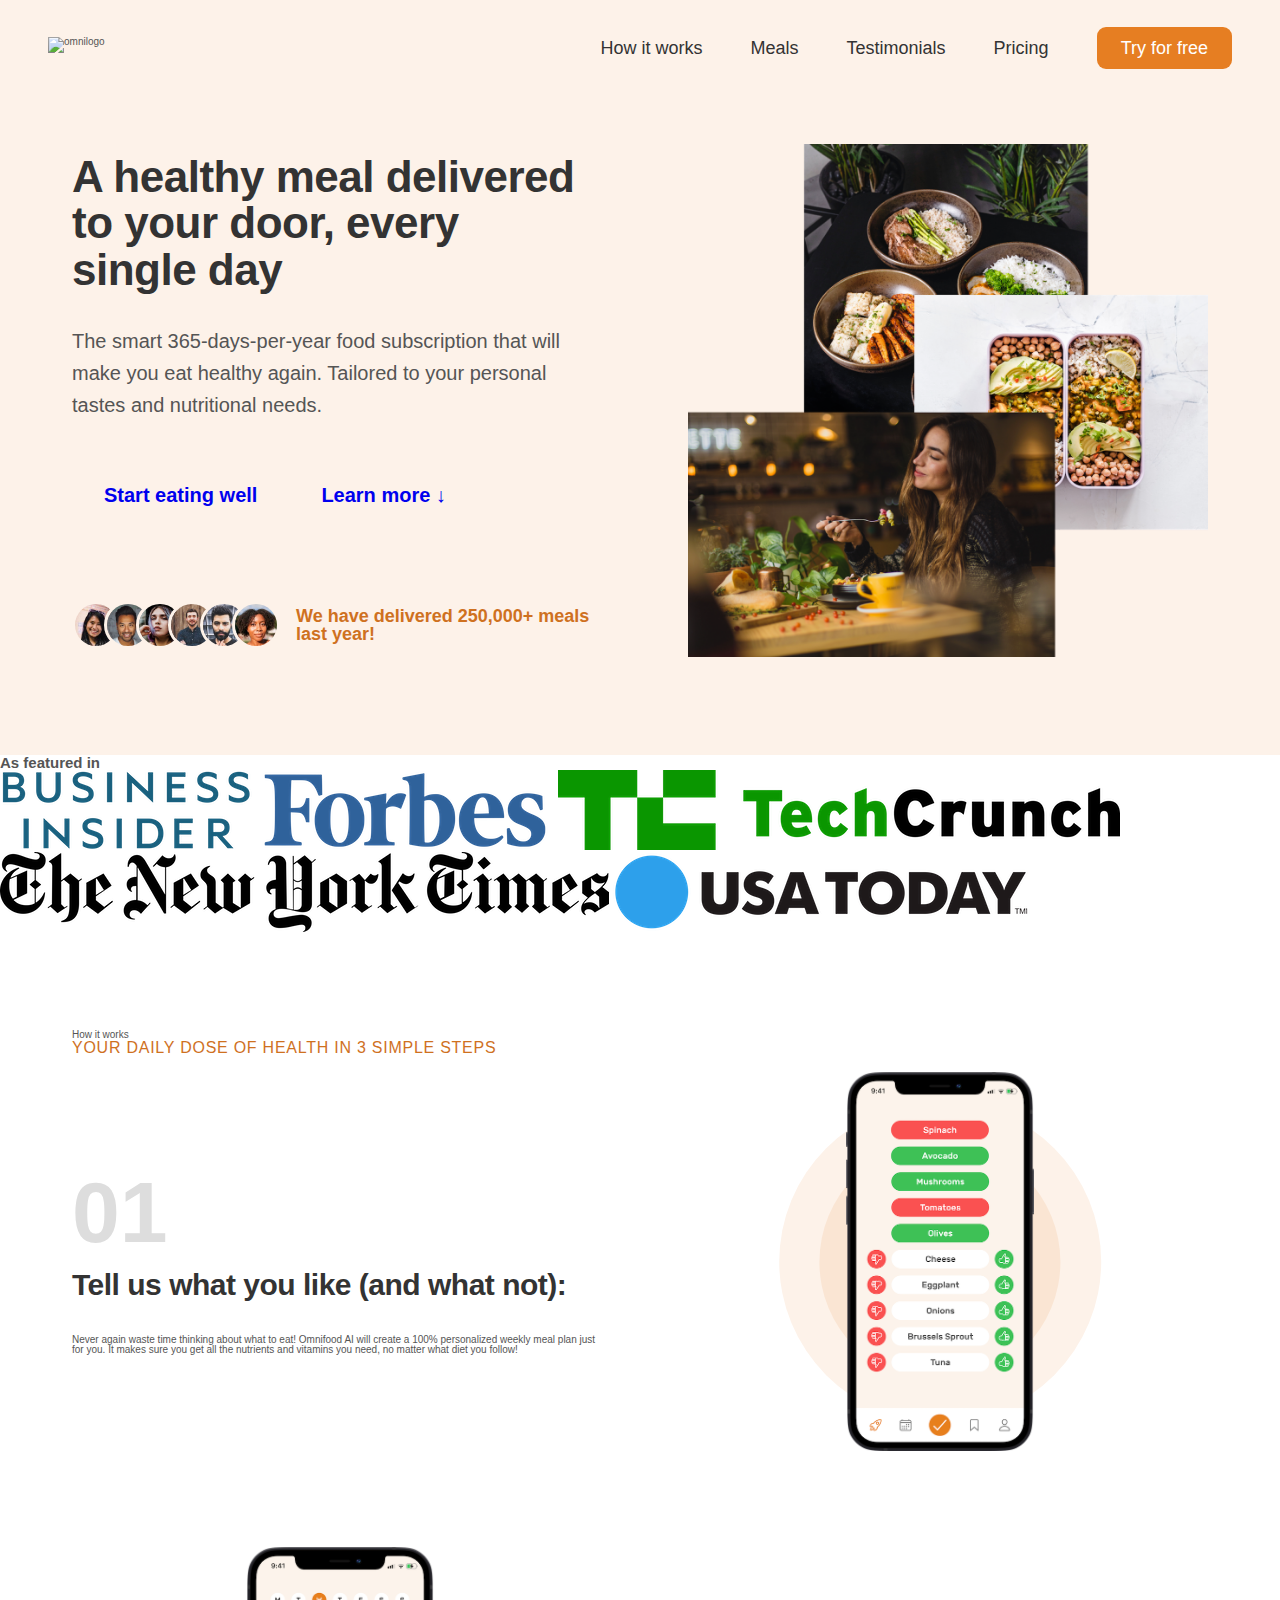
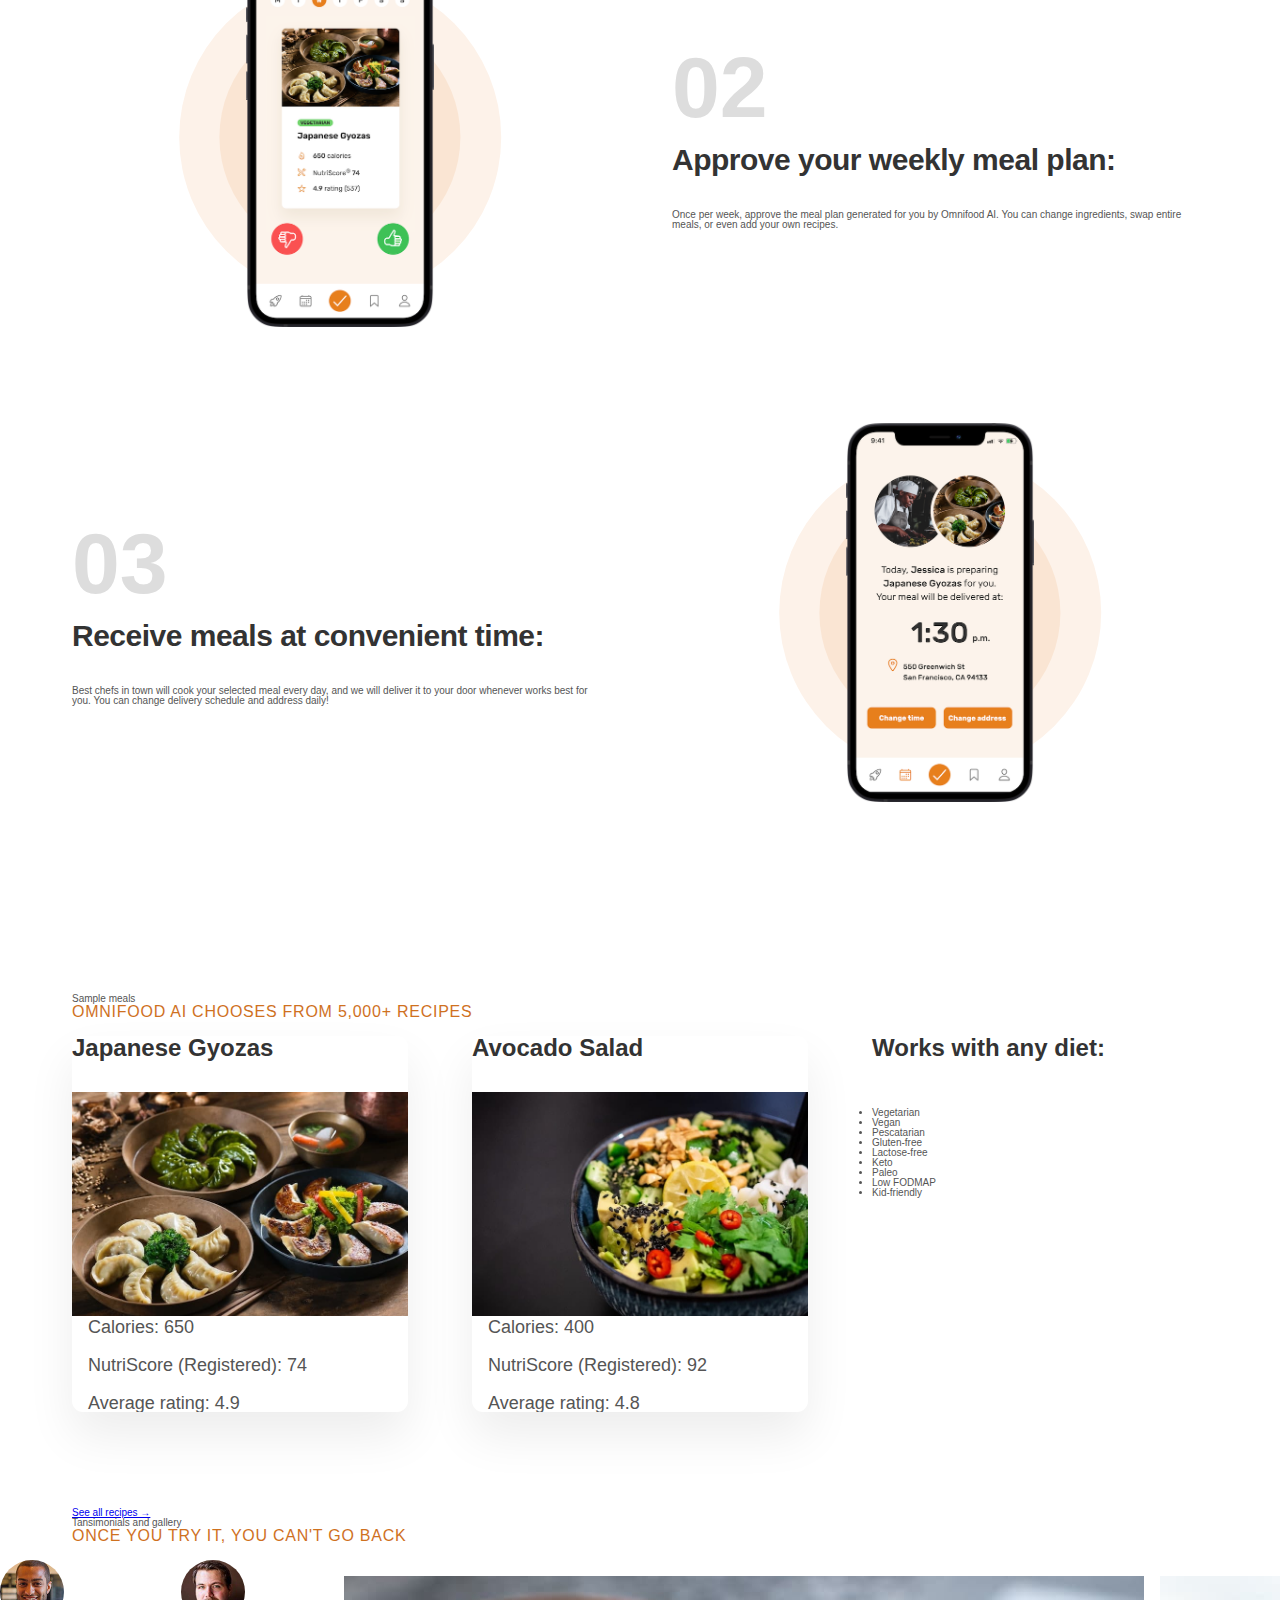
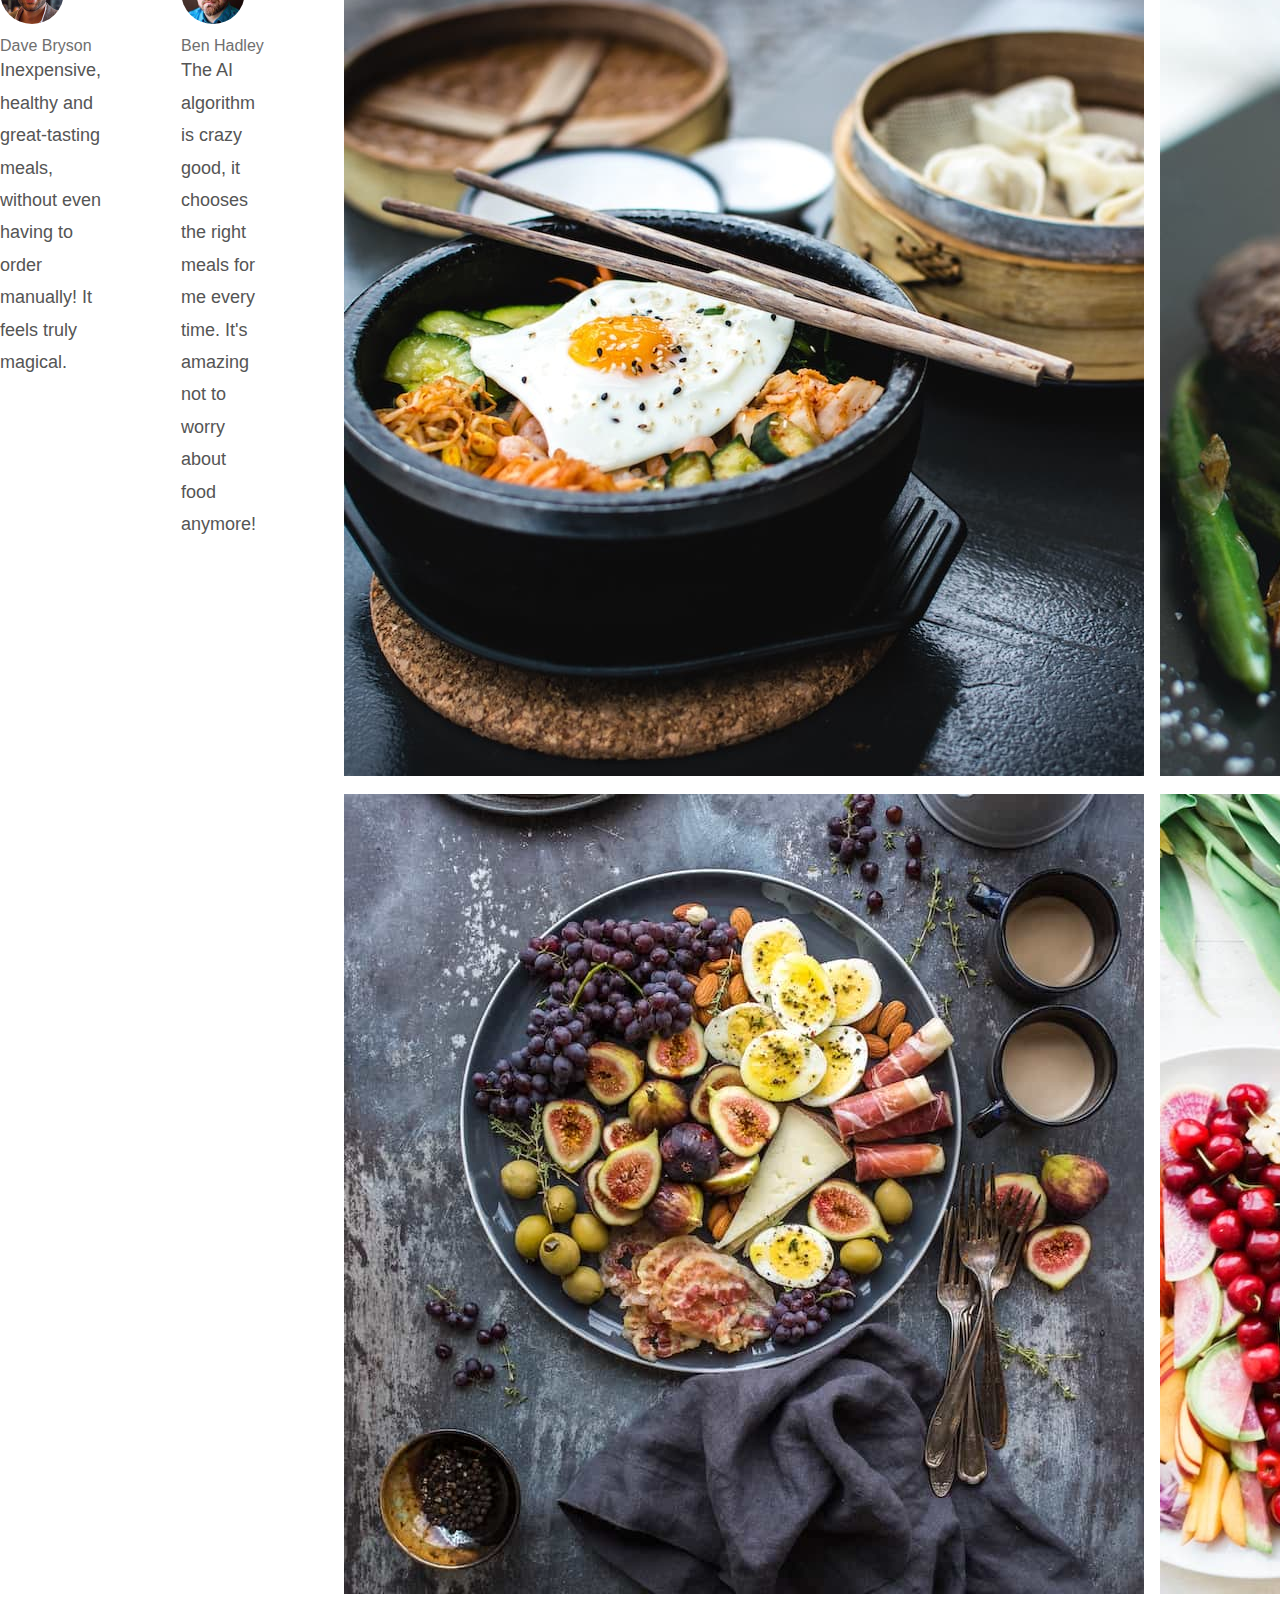
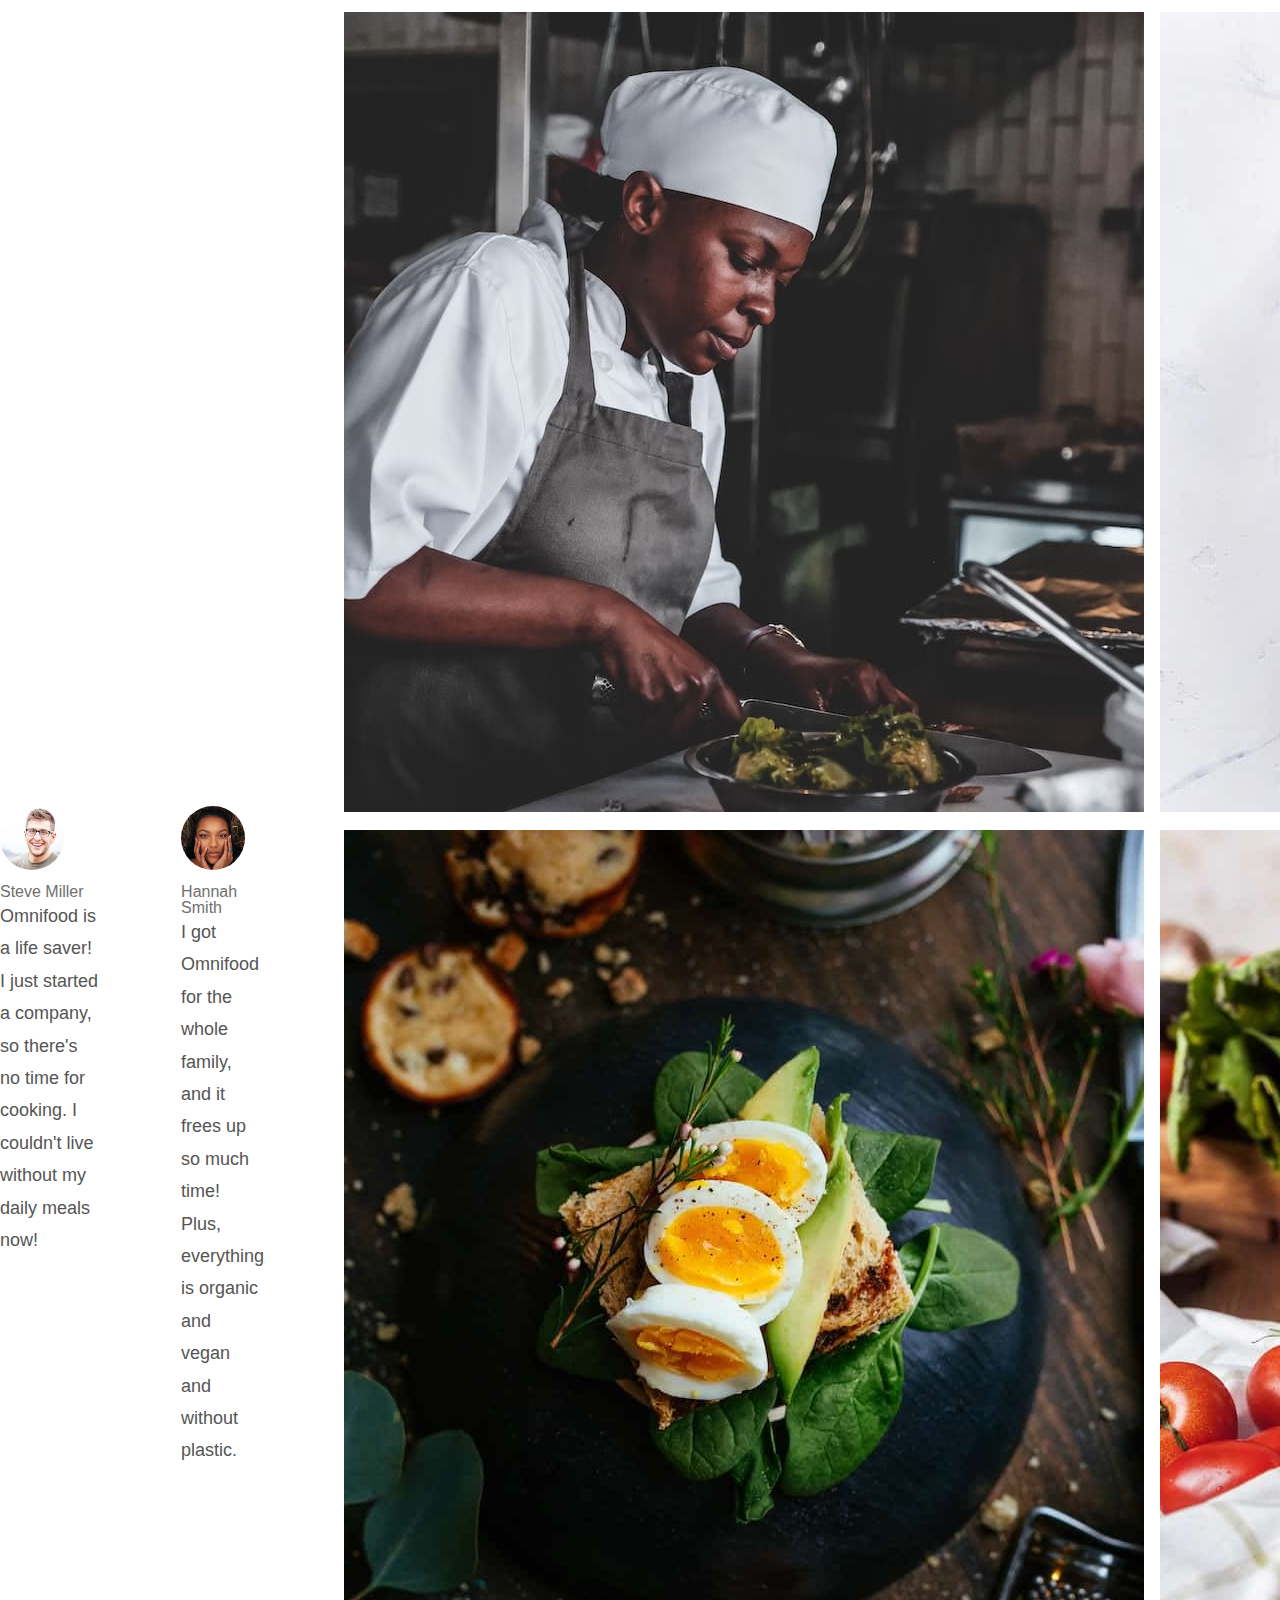
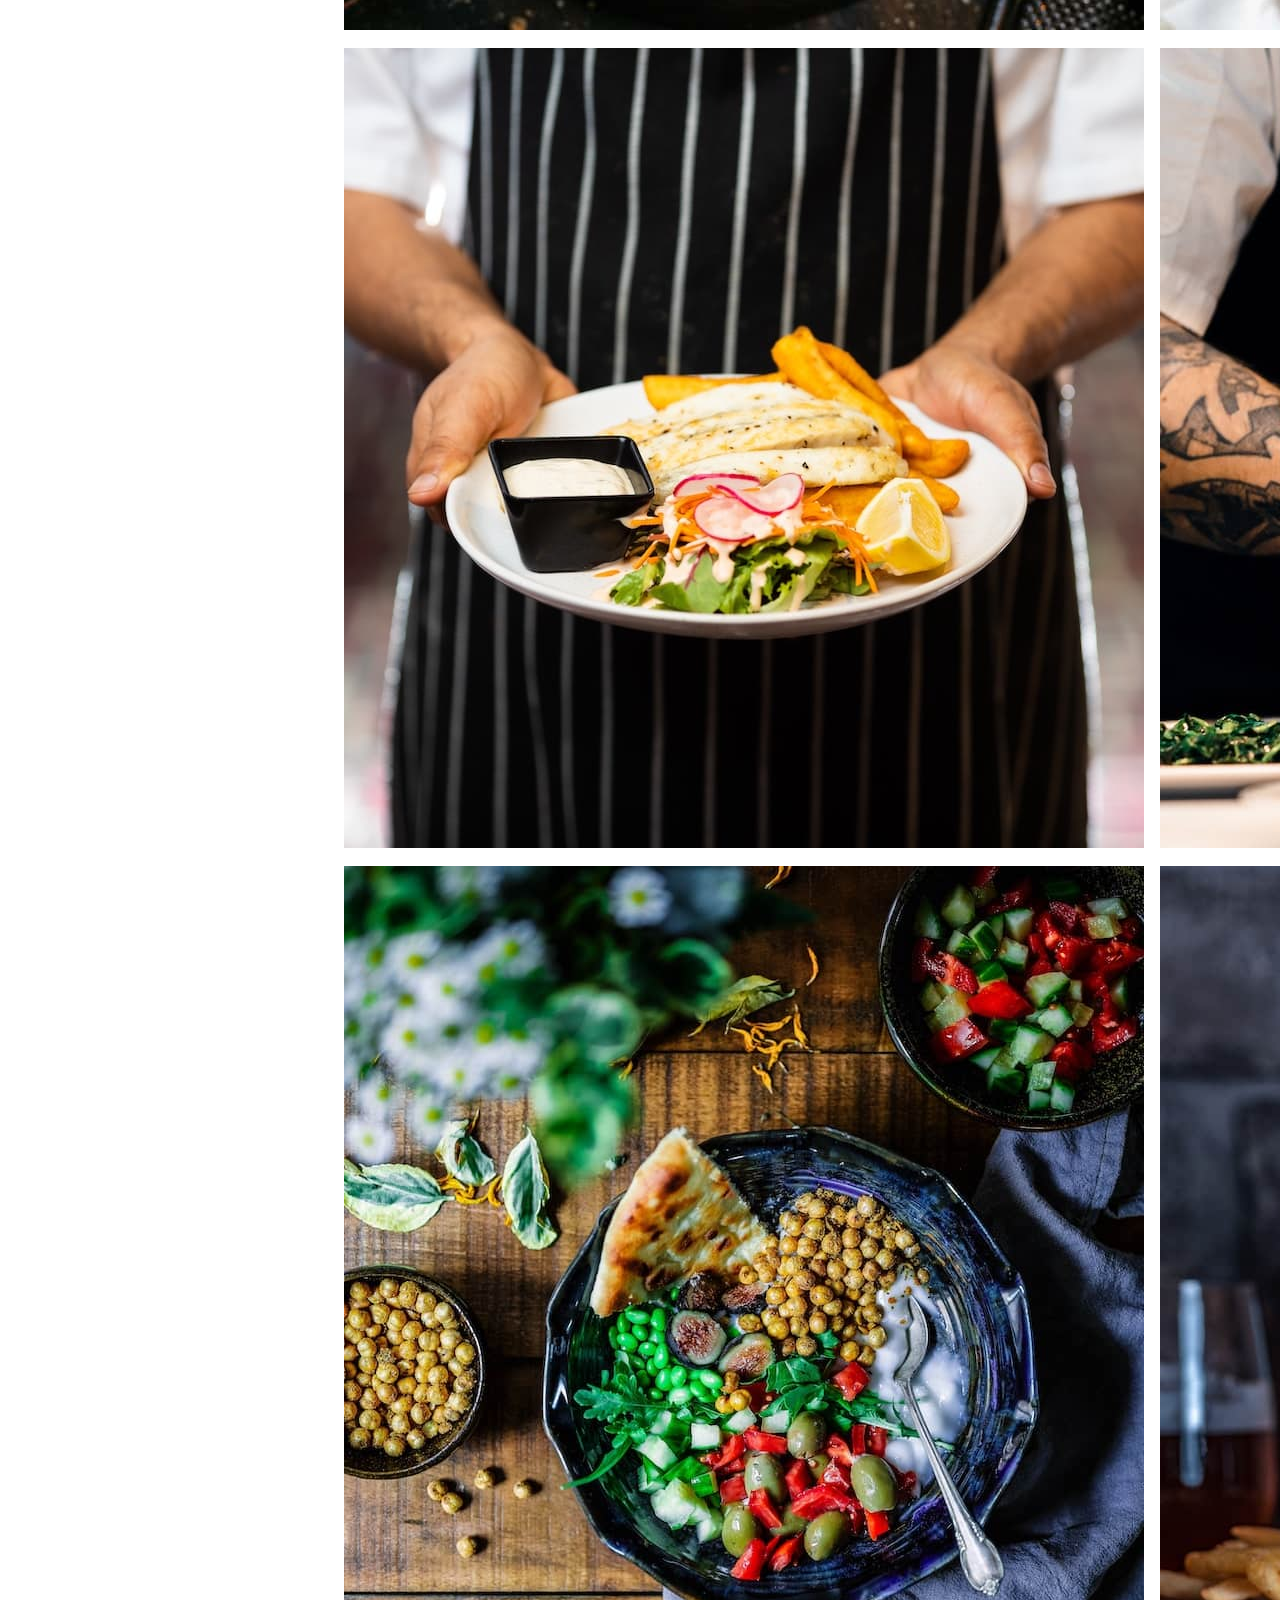
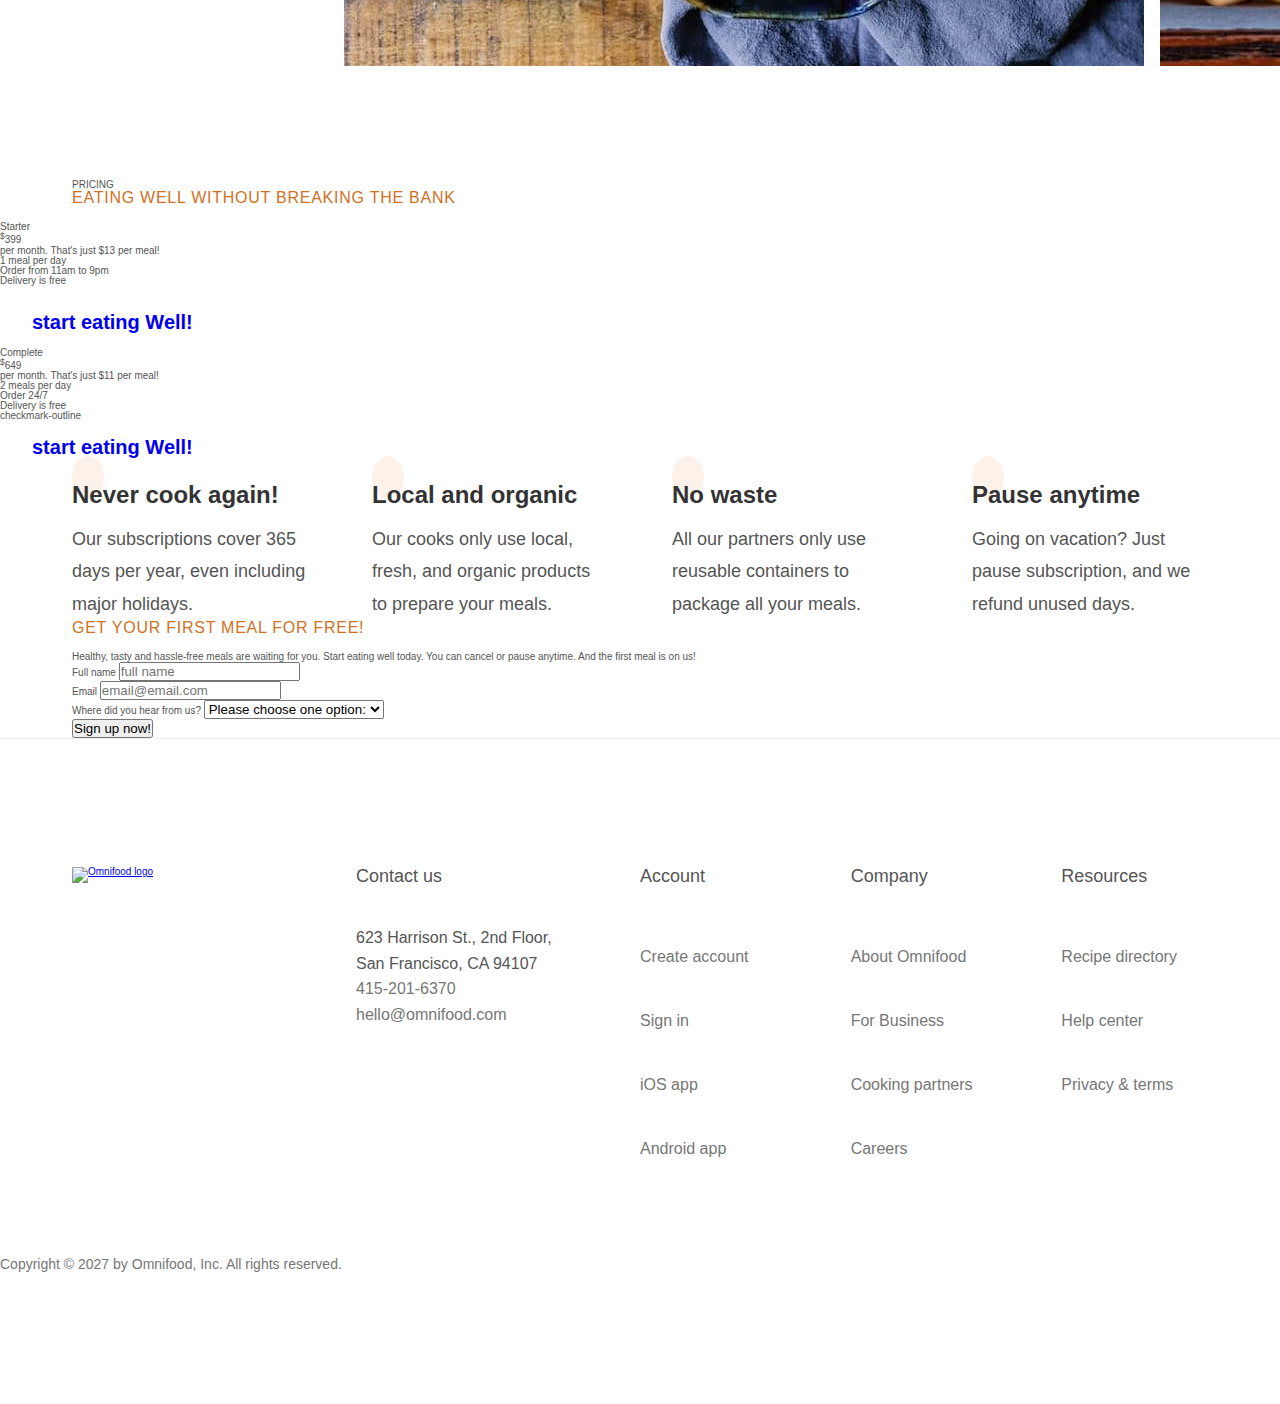
==== commit e54ac173: "Update index.html" ====
--- a/omnifood/index.html
+++ b/omnifood/index.html
@@ -5,6 +5,7 @@
     <meta http-equiv="X-UA-Compatible" content="IE=edge">
     <meta name="viewport" content="width=device-width, initial-scale=1.0">
     <title>Omnifood </title>
+     <link rel="stylesheet" href="style/general.css">
     <link rel="stylesheet" href="style/style.css">
     <link rel="stylesheet" href="style/queries.css">
   </head>
--- a/omnifood/style/general.css
+++ b/omnifood/style/general.css
@@ -0,0 +1,292 @@
+/*
+--- 01 TYPOGRAPHY SYSTEM
+
+- Font sizes (px)
+10 / 12 / 14 / 16 / 18 / 20 / 24 / 30 / 36 / 44 / 52 / 62 / 74 / 86 / 98
+
+- Font weights
+Default: 400
+Medium: 500
+Semi-bold: 600
+Bold: 700
+
+- Line heights
+Default: 1
+Small: 1.05
+Medium: 1.2
+Paragraph default: 1.6
+Large: 1.8
+
+- Letter spacing
+-0.5px
+0.75px
+
+--- 02 COLORS
+
+- Primary: #e67e22
+- Tints:
+#fdf2e9
+#fae5d3
+#eb984e
+
+- Shades: 
+#cf711f
+#45260a
+
+- Accents:
+- Greys
+
+#888
+#767676 (lightest grey allowed on #fff)
+#6f6f6f (lightest grey allowed on #fdf2e9)
+#555
+#333
+
+--- 05 SHADOWS
+
+0 2.4rem 4.8rem rgba(0, 0, 0, 0.075);
+
+--- 06 BORDER-RADIUS
+
+Default: 9px
+Medium: 11px
+
+--- 07 WHITESPACE
+
+- Spacing system (px)
+2 / 4 / 8 / 12 / 16 / 24 / 32 / 48 / 64 / 80 / 96 / 128
+*/
+
+* {
+  padding: 0;
+  margin: 0;
+  box-sizing: border-box;
+}
+
+html {
+  /* font-size: 10px; */
+
+  /* 10px / 16px = 0.625 = 62.5% */
+  /* Percentage of user's browser font-size setting */
+  font-size: 62.5%;
+  overflow-x: hidden;
+
+  /* Does NOT work on Safari */
+  /* scroll-behavior: smooth; */
+}
+
+body {
+  font-family: "Rubik", sans-serif;
+  line-height: 1;
+  font-weight: 400;
+  color: #555;
+
+  /* Only works if there is nothing absolutely positioned in relation to body */
+  overflow-x: hidden;
+}
+
+/**************************/
+/* GENRAL REUSABLE COMPONENTS */
+/**************************/
+
+.container {
+  /* 1140px */
+  max-width: 120rem;
+  padding: 0 3.2rem;
+  margin: 0 auto;
+}
+
+.grid {
+  display: grid;
+  column-gap: 6.4rem;
+  row-gap: 9.6rem;
+
+  /* margin-bottom: 9.6rem; */
+}
+
+/* .grid:last-child {
+  margin-bottom: 0;
+} */
+
+.grid:not(:last-child) {
+  margin-bottom: 9.6rem;
+}
+
+.grid--2-cols {
+  grid-template-columns: repeat(2, 1fr);
+}
+
+.grid--3-cols {
+  grid-template-columns: repeat(3, 1fr);
+}
+
+.grid--4-cols {
+  grid-template-columns: repeat(4, 1fr);
+}
+
+/* .grid--5-cols {
+  grid-template-columns: repeat(5, 1fr);
+} */
+
+.grid--center-v {
+  align-items: center;
+}
+
+.heading-primary,
+.heading-secondary,
+.heading-tertiary {
+  font-weight: 700;
+  color: #333;
+  /* color: #45260a; */
+  /* color: #343a40; */
+  letter-spacing: -0.5px;
+}
+
+.heading-primary {
+  font-size: 5.2rem;
+  line-height: 1.05;
+  margin-bottom: 3.2rem;
+}
+
+.heading-secondary {
+  font-size: 4.4rem;
+  line-height: 1.2;
+  margin-bottom: 9.6rem;
+}
+
+.heading-tertiary {
+  font-size: 3rem;
+  line-height: 1.2;
+  margin-bottom: 3.2rem;
+}
+
+.subheading {
+  display: block;
+  font-size: 1.6rem;
+  font-weight: 500;
+  color: #cf711f;
+  text-transform: uppercase;
+  margin-bottom: 1.6rem;
+  letter-spacing: 0.75px;
+}
+
+.btn,
+.btn:link,
+.btn:visited {
+  display: inline-block;
+
+  text-decoration: none;
+  font-size: 2rem;
+  font-weight: 600;
+  padding: 1.6rem 3.2rem;
+  border-radius: 9px;
+
+  /* Only necessary for .btn */
+  border: none;
+  cursor: pointer;
+  font-family: inherit;
+
+  /* Put transition on original "state" */
+  /* transition: background-color 0.3s; */
+  transition: all 0.3s;
+}
+
+.btn--full:link,
+.btn--full:visited {
+  background-color: #e67e22;
+  color: #fff;
+}
+
+.btn--full:hover,
+.btn--full:active {
+  background-color: #cf711f;
+}
+
+.btn--outline:link,
+.btn--outline:visited {
+  background-color: #fff;
+  color: #555;
+}
+
+.btn--outline:hover,
+.btn--outline:active {
+  background-color: #fdf2e9;
+
+  /* border: 3px solid #fff; */
+
+  /* Trick to add border inside */
+  box-shadow: inset 0 0 0 3px #fff;
+}
+
+.btn--form {
+  background-color: #45260a;
+  color: #fdf2e9;
+  align-self: end;
+  padding: 1.2rem;
+}
+
+.btn--form:hover {
+  background-color: #fff;
+  color: #555;
+}
+
+.link:link,
+.link:visited {
+  display: inline-block;
+  color: #e67e22;
+  text-decoration: none;
+  border-bottom: 1px solid currentColor;
+  padding-bottom: 2px;
+  transition: all 0.3s;
+}
+
+.link:hover,
+.link:active {
+  color: #cf711f;
+  border-bottom: 1px solid transparent;
+}
+
+.list {
+  list-style: none;
+  display: flex;
+  flex-direction: column;
+  gap: 1.6rem;
+}
+
+.list-item {
+  font-size: 1.8rem;
+  display: flex;
+  align-items: center;
+  gap: 1.6rem;
+  line-height: 1.2;
+}
+
+.list-icon {
+  width: 3rem;
+  height: 3rem;
+  color: #e67e22;
+}
+
+*:focus {
+  outline: none;
+  /* outline: 4px dotted #e67e22; */
+  /* outline-offset: 8px; */
+  box-shadow: 0 0 0 0.8rem rgba(230, 125, 34, 0.5);
+}
+
+/* HELPER/SETTINGS CLASSES */
+.margin-right-sm {
+  margin-right: 1.6rem !important;
+}
+
+.margin-bottom-md {
+  margin-bottom: 4.8rem !important;
+}
+
+.center-text {
+  text-align: center;
+}
+
+strong {
+  font-weight: 500;
+}
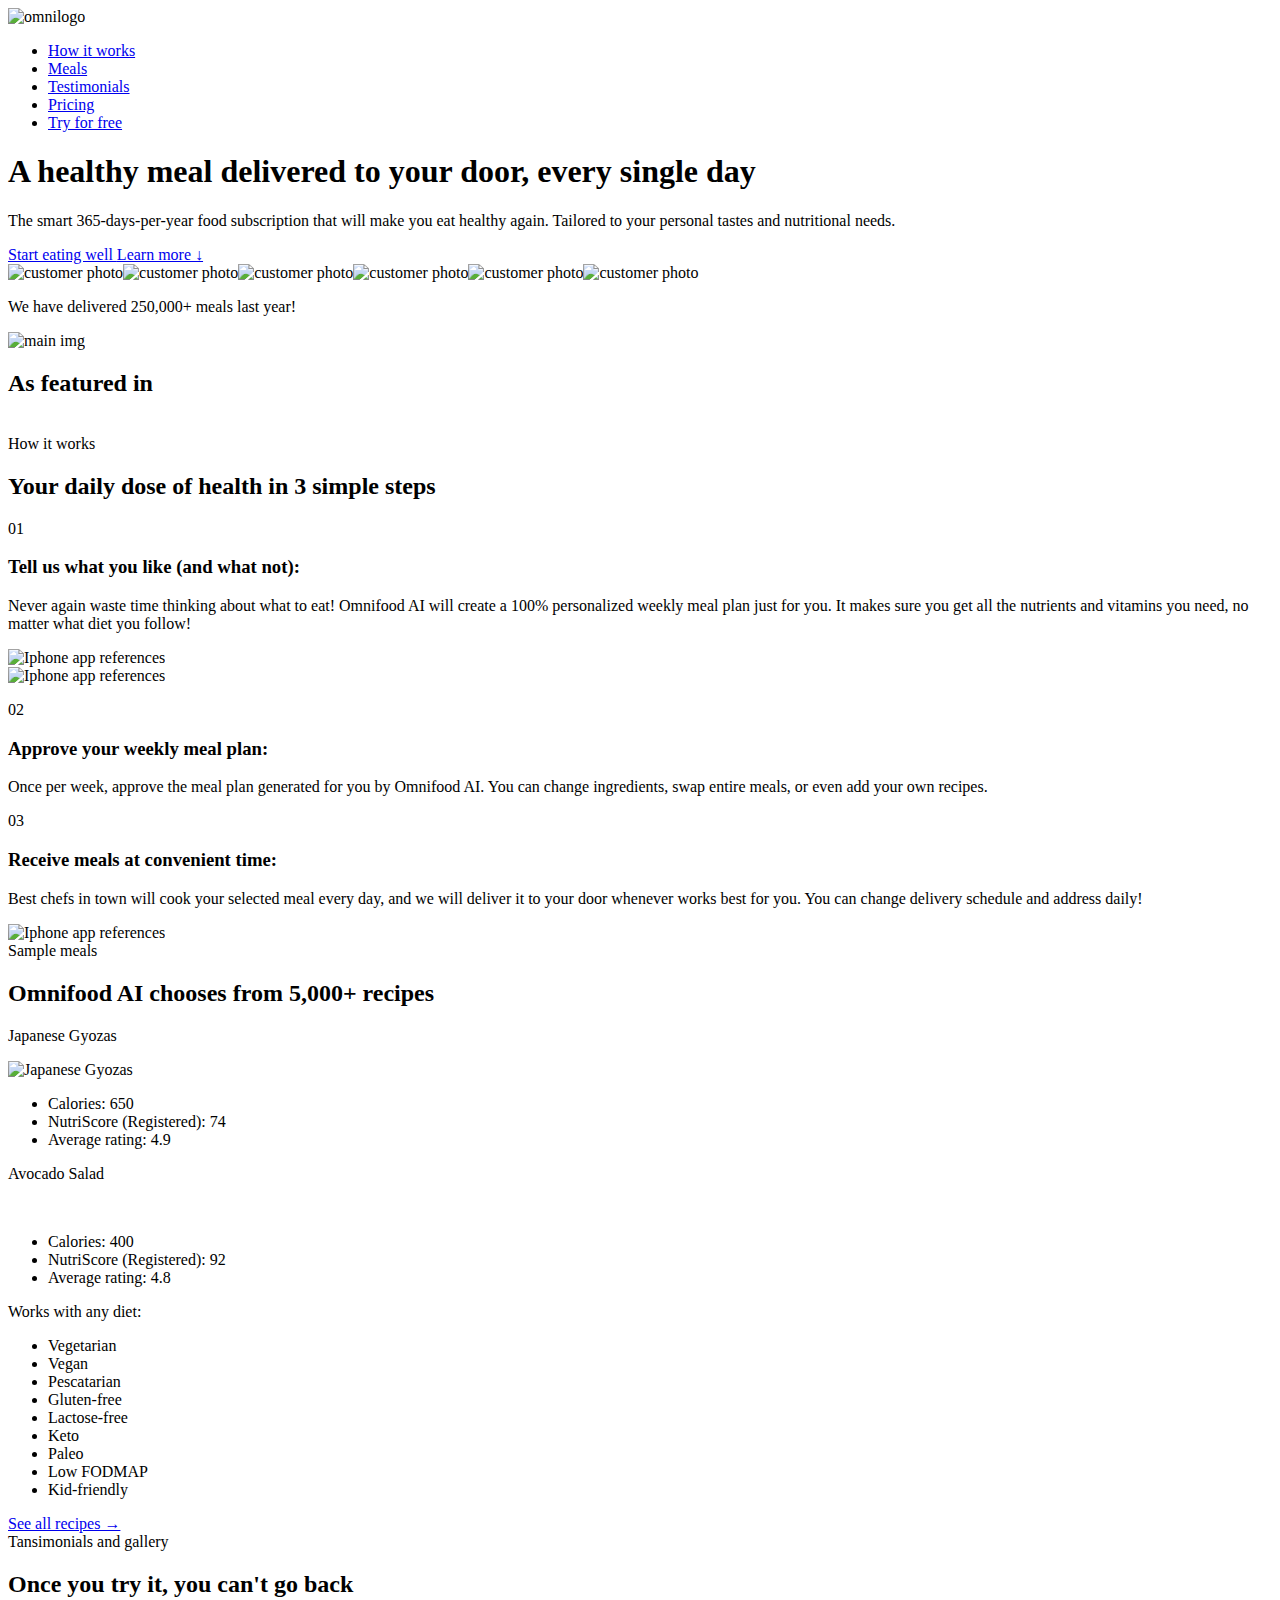
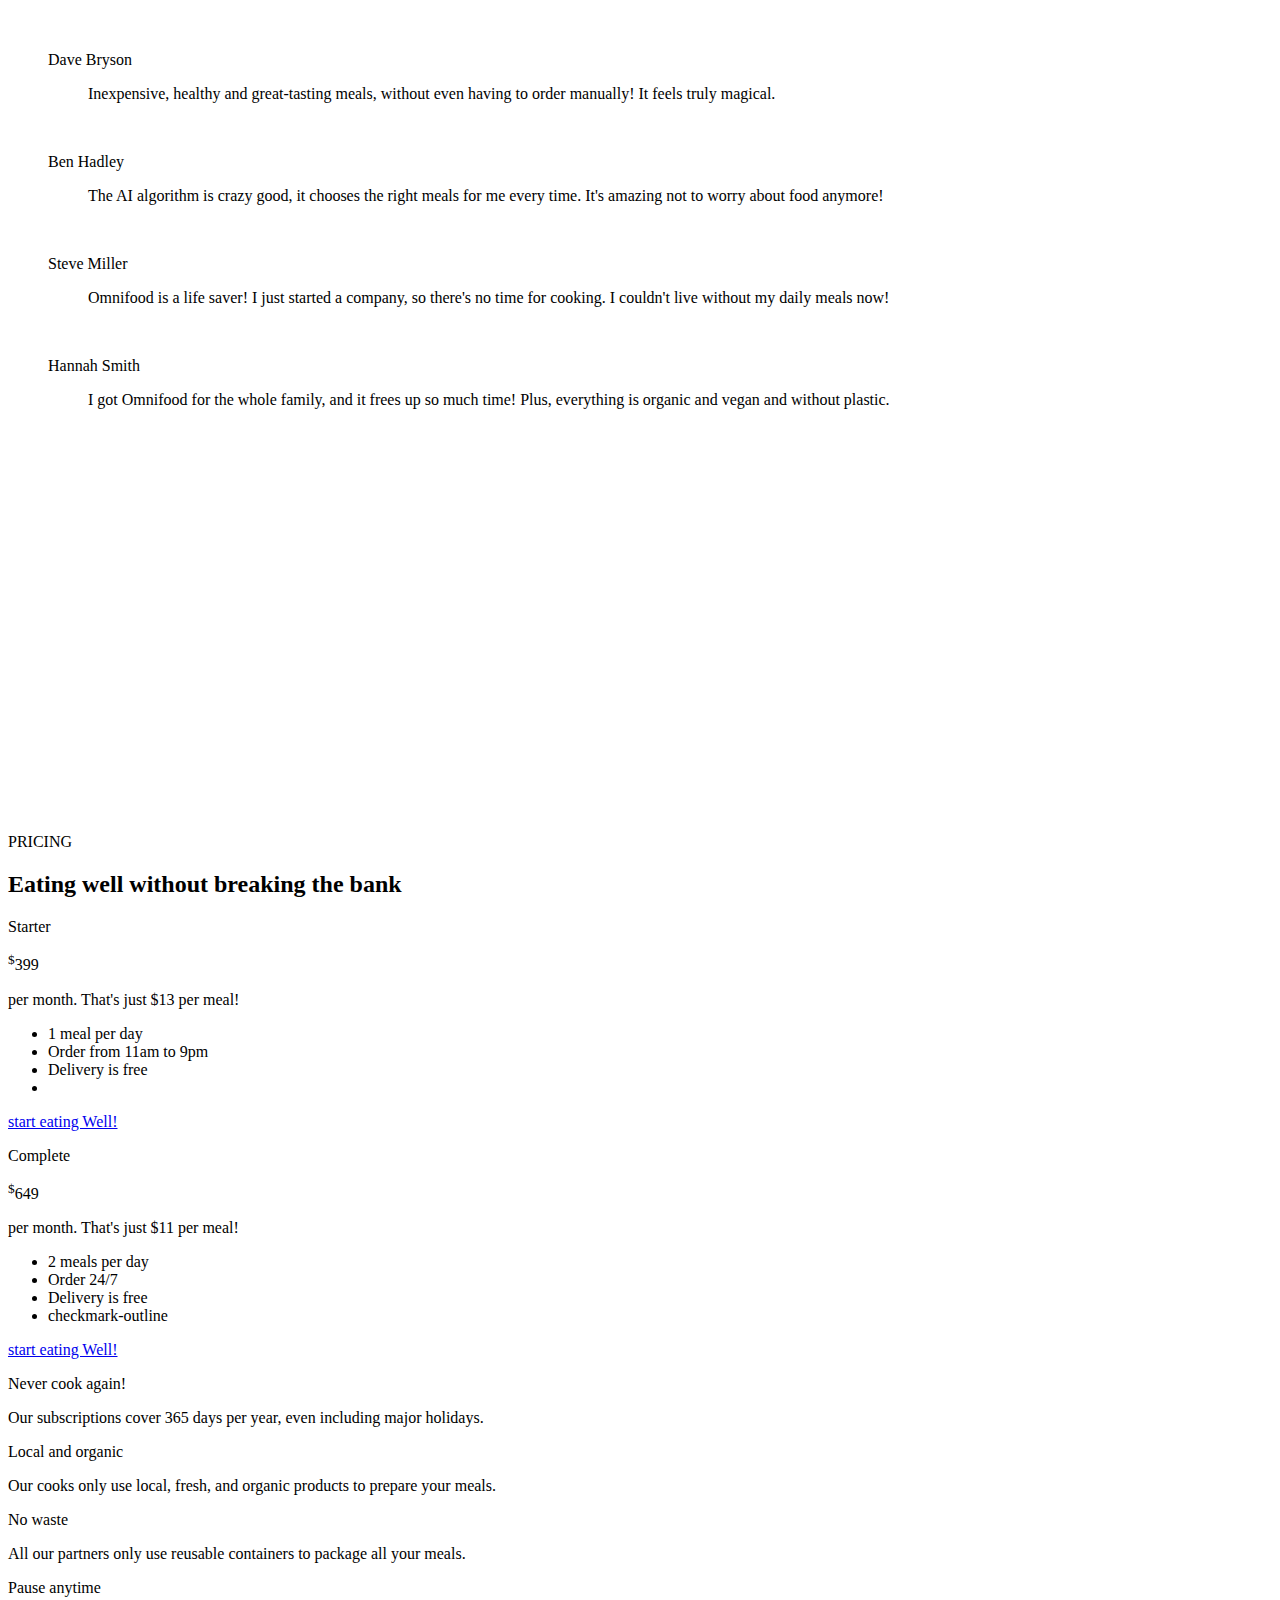
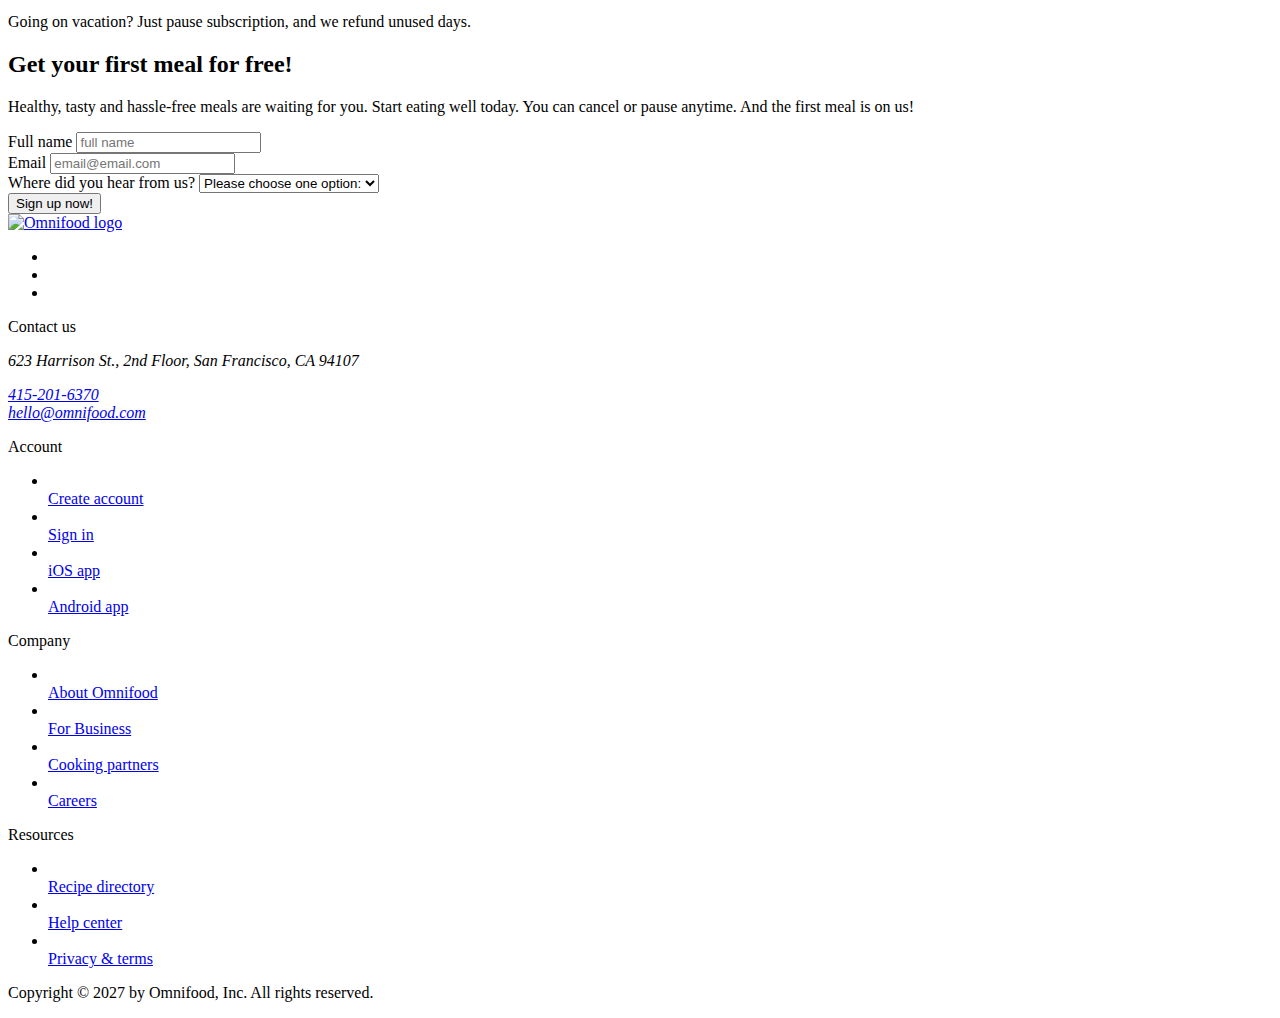
==== commit 8c2aa6e0: "Update index.html" ====
--- a/omnifood/index.html
+++ b/omnifood/index.html
@@ -5,12 +5,11 @@
     <meta http-equiv="X-UA-Compatible" content="IE=edge">
     <meta name="viewport" content="width=device-width, initial-scale=1.0">
     <title>Omnifood </title>
-     <link rel="stylesheet" href="style/general.css">
-    <link rel="stylesheet" href="style/style.css">
-    <link rel="stylesheet" href="style/queries.css">
+    <link rel="stylesheet" href="content/style/style.css">
+    <link rel="stylesheet" href="content/style/queries.css">
   </head>
   <body> 
-    <header class="header"> <img class="logo" src="img/omnifood-logo.png" alt="omnilogo">
+    <header class="header"> <img class="logo" src="/content/img/omnifood-logo.png" alt="omnilogo">
       <nav class="min-nav"> 
         <ul class="main-nav-list"> 
           <li> <a class="main-nav-link" href="#how">How it works</a></li>
@@ -28,16 +27,16 @@
             <h1 class="heading-primary">A healthy meal delivered to your door, every single day</h1>
             <p class="hero-description">The smart 365-days-per-year food subscription that will make you eat healthy again. Tailored to your personal tastes and nutritional needs. </p><a class="btn btn-full margin-right" href="#">Start eating well </a><a class="btn btn-outline" href="#">Learn more &darr;</a>
             <div class="delivered-meals"> 
-              <div class="delivered-imgs"><img src="img/customers/customer-1.jpg" alt="customer photo"><img src="img/customers/customer-2.jpg" alt="customer photo"><img src="img/customers/customer-3.jpg" alt="customer photo"><img src="img/customers/customer-4.jpg" alt="customer photo"><img src="img/customers/customer-5.jpg" alt="customer photo"><img src="img/customers/customer-6.jpg" alt="customer photo"></div>
+              <div class="delivered-imgs"><img src="content/img/customers/customer-1.jpg" alt="customer photo"><img src="content/img/customers/customer-2.jpg" alt="customer photo"><img src="content/img/customers/customer-3.jpg" alt="customer photo"><img src="content/img/customers/customer-4.jpg" alt="customer photo"><img src="content/img/customers/customer-5.jpg" alt="customer photo"><img src="content/img/customers/customer-6.jpg" alt="customer photo"></div>
               <p class="delivered-text"> <span>We have delivered 250,000+ meals last year!</span></p>
             </div>
           </div>
-          <div class="hero-image-box">    <img class="hero-img" src="img/hero.png" alt="main img"></div>
+          <div class="hero-image-box">    <img class="hero-img" src="content/img/hero.png" alt="main img"></div>
         </div>
       </section>
       <section class="featured">
         <h2 class="subheading-featured"> As featured in</h2>
-        <div class="featured-flex"> <img src="img/logos/business-insider.png" alt=""><img src="img/logos/forbes.png" alt=""><img src="img/logos/techcrunch.png" alt=""><img src="img/logos/the-new-york-times.png" alt=""><img src="img/logos/usa-today.png" alt=""></div>
+        <div class="featured-flex"> <img src="content/img/logos/business-insider.png" alt=""><img src="content/img/logos/forbes.png" alt=""><img src="content/img/logos/techcrunch.png" alt=""><img src="content/img/logos/the-new-york-times.png" alt=""><img src="content/img/logos/usa-today.png" alt=""></div>
       </section>
       <section class="section-how" id="how">
         <div class="container"><span class="subheading-snap">How it works</span>
@@ -49,8 +48,8 @@
             <h3 class="heading-tertiary">Tell us what you like (and what not): </h3>
             <p class="step-text">Never again waste time thinking about what to eat! Omnifood AI will create a 100% personalized weekly meal plan just for you. It makes sure you get all the nutrients and vitamins you need, no matter what diet you follow!</p>
           </div>
-          <div class="step-img-box"> <img class="step-img" src="img/app/app-screen-1.png" alt="Iphone app references"></div>
-          <div class="step-img-box"> <img class="step-img" src="img/app/app-screen-2.png" alt="Iphone app references"></div>
+          <div class="step-img-box"> <img class="step-img" src="content/img/app/app-screen-1.png" alt="Iphone app references"></div>
+          <div class="step-img-box"> <img class="step-img" src="content/img/app/app-screen-2.png" alt="Iphone app references"></div>
           <div class="step-text-box"> 
             <p class="step-number">02</p>
             <h3 class="heading-tertiary">Approve your weekly meal plan: </h3>
@@ -61,7 +60,7 @@
             <h3 class="heading-tertiary">Receive meals at convenient time: </h3>
             <p class="step-text"> Best chefs in town will cook your selected meal every day, and we will deliver it to your door whenever works best for you. You can change delivery schedule and address daily!</p>
           </div>
-          <div class="step-img-box"> <img class="step-img" src="img/app/app-screen-3.png" alt="Iphone app references"></div>
+          <div class="step-img-box"> <img class="step-img" src="content/img/app/app-screen-3.png" alt="Iphone app references"></div>
         </div>
       </section>
       <section class="section-meals" id="meals">
@@ -70,7 +69,7 @@
         </div>
         <div class="container grid grid--3-cols">
           <div class="meal">
-            <p class="meal-title">Japanese Gyozas</p><img class="meal-img" src="img/meals/meal-1.jpg" alt="Japanese Gyozas">
+            <p class="meal-title">Japanese Gyozas</p><img class="meal-img" src="content/img/meals/meal-1.jpg" alt="Japanese Gyozas">
             <ul class="meal-attributes"> 
               <li class="meal-attribute"> 
                 <ion-icon class="icon" name="flame-outline"> </ion-icon>Calories: 650                                   
@@ -84,7 +83,7 @@
             </ul>
           </div>
           <div class="meal meal-1">
-            <p class="meal-title">Avocado Salad</p><img class="meal-img" src="img/meals/meal-2.jpg" alt="">
+            <p class="meal-title">Avocado Salad</p><img class="meal-img" src="content/img/meals/meal-2.jpg" alt="">
             <ul class="meal-attributes"> 
               <li class="meal-attribute"> 
                 <ion-icon class="icon" name="flame-outline"> </ion-icon>Calories: 400                                  
@@ -138,36 +137,36 @@
             </div>
             <div class="grid grid--2-cols">
               <div class="testimonials"> 
-                <figure class="testimonial"> <img class="testimonial-img" src="img/customers/dave.jpg" alt="">
+                <figure class="testimonial"> <img class="testimonial-img" src="content/img/customers/dave.jpg" alt="">
                   <p class="testimonial-name">Dave Bryson</p>
                   <blockquote class="testimonial-text"> Inexpensive, healthy and great-tasting meals, without even having to order manually! It feels truly magical.</blockquote>
                 </figure>
-                <figure class="testimonial"> <img class="testimonial-img" src="img/customers/ben.jpg" alt="">
+                <figure class="testimonial"> <img class="testimonial-img" src="content/img/customers/ben.jpg" alt="">
                   <p class="testimonial-name">Ben Hadley</p>
                   <blockquote class="testimonial-text">The AI algorithm is crazy good, it chooses the right meals for me every time. It's amazing not to worry about food anymore! </blockquote>
                 </figure>
-                <figure class="testimonial"> <img class="testimonial-img" src="img/customers/steve.jpg" alt="">
+                <figure class="testimonial"> <img class="testimonial-img" src="content/img/customers/steve.jpg" alt="">
                   <p class="testimonial-name">Steve Miller</p>
                   <blockquote class="testimonial-text">Omnifood is a life saver! I just started a company, so there's no time for cooking. I couldn't live without my daily meals now! </blockquote>
                 </figure>
-                <figure class="testimonial"> <img class="testimonial-img" src="img/customers/hannah.jpg" alt="">
+                <figure class="testimonial"> <img class="testimonial-img" src="content/img/customers/hannah.jpg" alt="">
                   <p class="testimonial-name">Hannah Smith</p>
                   <blockquote class="testimonial-text">I got Omnifood for the whole family, and it frees up so much time! Plus, everything is organic and vegan and without plastic.</blockquote>
                 </figure>
               </div>
               <div class="gallery"> 
-                <figure> <img src="img/gallery/gallery-1.jpg" alt=""></figure>
-                <figure><img src="img/gallery/gallery-2.jpg" alt=""></figure>
-                <figure><img src="img/gallery/gallery-3.jpg" alt=""></figure>
-                <figure>   <img src="img/gallery/gallery-4.jpg" alt=""></figure>
-                <figure><img src="img/gallery/gallery-5.jpg" alt=""></figure>
-                <figure><img src="img/gallery/gallery-6.jpg" alt=""></figure>
-                <figure><img src="img/gallery/gallery-7.jpg" alt=""></figure>
-                <figure><img src="img/gallery/gallery-8.jpg" alt=""></figure>
-                <figure><img src="img/gallery/gallery-9.jpg" alt=""></figure>
-                <figure><img src="img/gallery/gallery-10.jpg" alt=""></figure>
-                <figure><img src="img/gallery/gallery-11.jpg" alt=""></figure>
-                <figure><img src="img/gallery/gallery-12.jpg" alt=""></figure>
+                <figure> <img src="content/img/gallery/gallery-1.jpg" alt=""></figure>
+                <figure><img src="content/img/gallery/gallery-2.jpg" alt=""></figure>
+                <figure><img src="content/img/gallery/gallery-3.jpg" alt=""></figure>
+                <figure>   <img src="content/img/gallery/gallery-4.jpg" alt=""></figure>
+                <figure><img src="content/img/gallery/gallery-5.jpg" alt=""></figure>
+                <figure><img src="content/img/gallery/gallery-6.jpg" alt=""></figure>
+                <figure><img src="content/img/gallery/gallery-7.jpg" alt=""></figure>
+                <figure><img src="content/img/gallery/gallery-8.jpg" alt=""></figure>
+                <figure><img src="content/img/gallery/gallery-9.jpg" alt=""></figure>
+                <figure><img src="content/img/gallery/gallery-10.jpg" alt=""></figure>
+                <figure><img src="content/img/gallery/gallery-11.jpg" alt=""></figure>
+                <figure><img src="content/img/gallery/gallery-12.jpg" alt=""></figure>
               </div>
             </div>
           </div>
@@ -280,7 +279,7 @@
     </main>
     <footer class="footer">
       <div class="container grid grid--footer">
-        <div class="logo-col"><a class="footer-logo" href="#"><img class="logo" alt="Omnifood logo" src="img/omnifood-logo.png"></a>
+        <div class="logo-col"><a class="footer-logo" href="#"><img class="logo" alt="Omnifood logo" src="/content/img/omnifood-logo.png"></a>
           <ul class="social-links">
             <li><a class="footer-link" href="#">
                 <ion-icon class="social-icon" name="logo-instagram"></ion-icon></a></li>
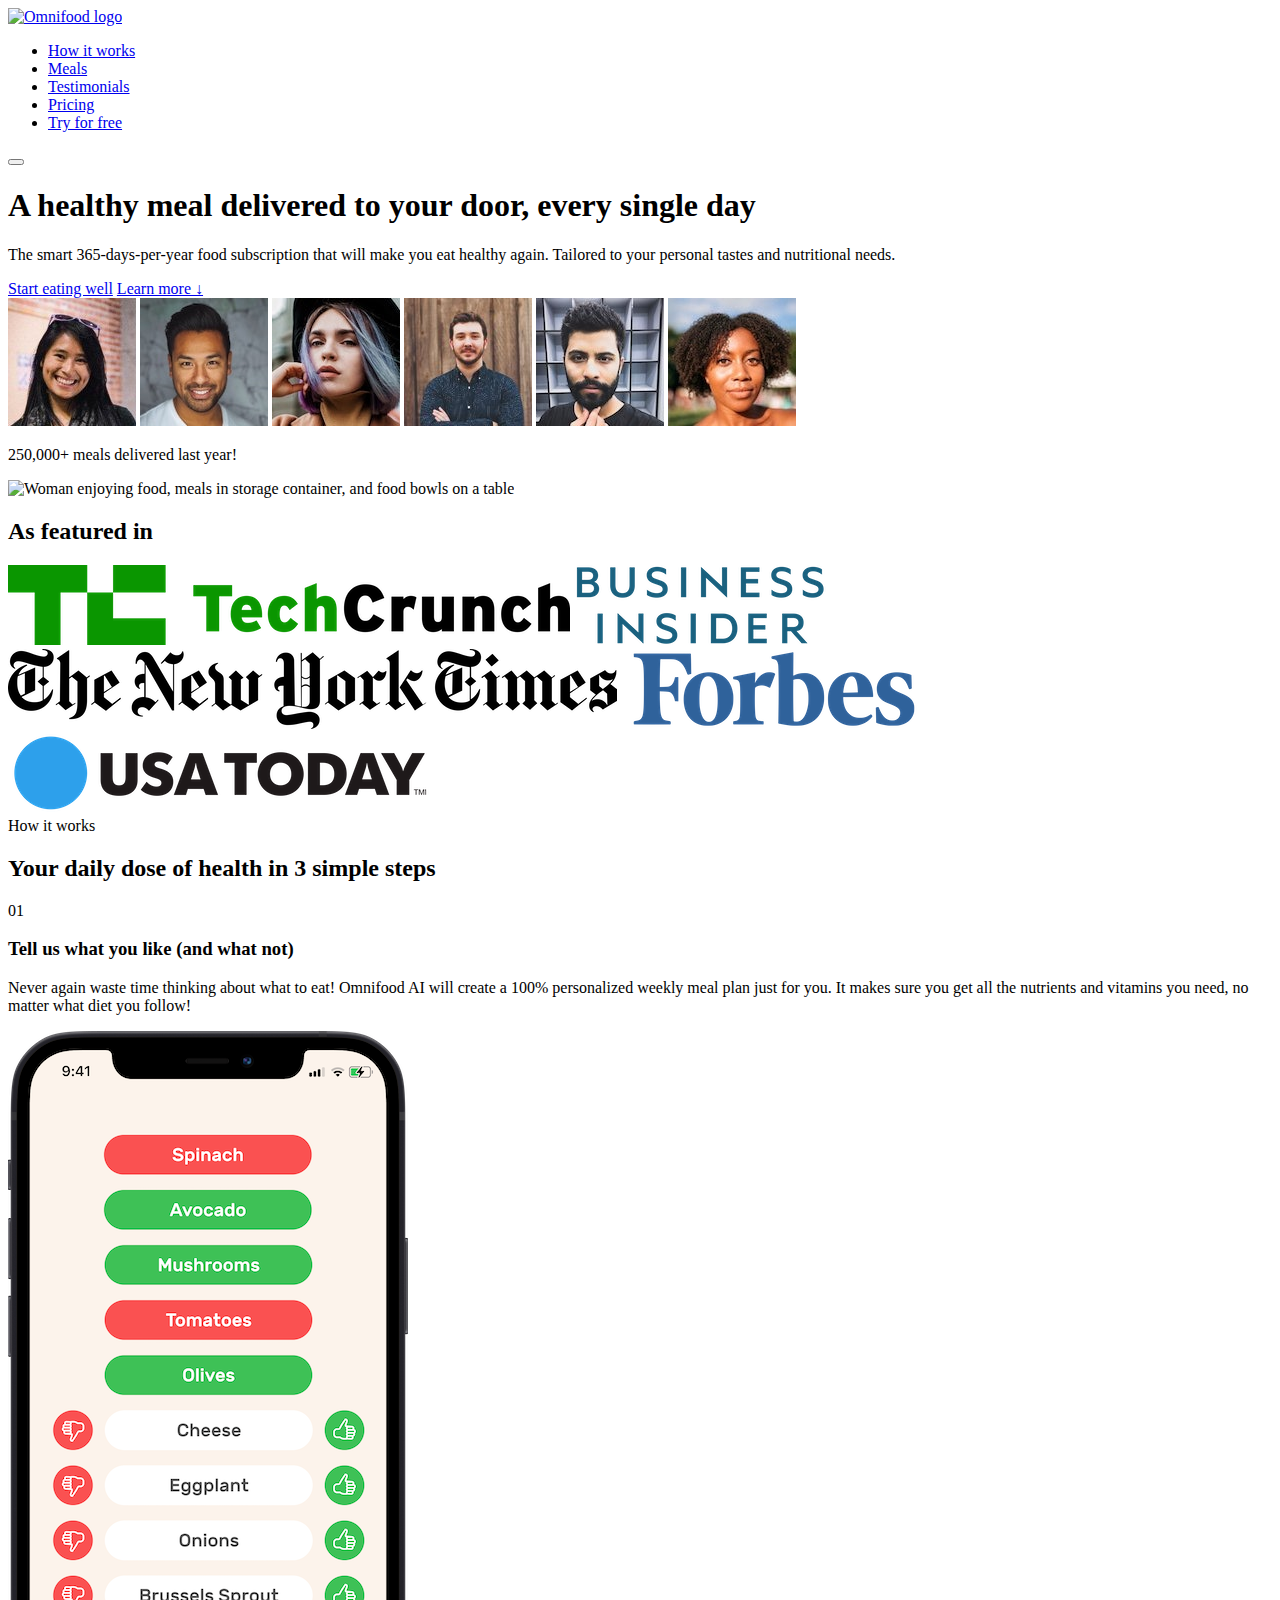
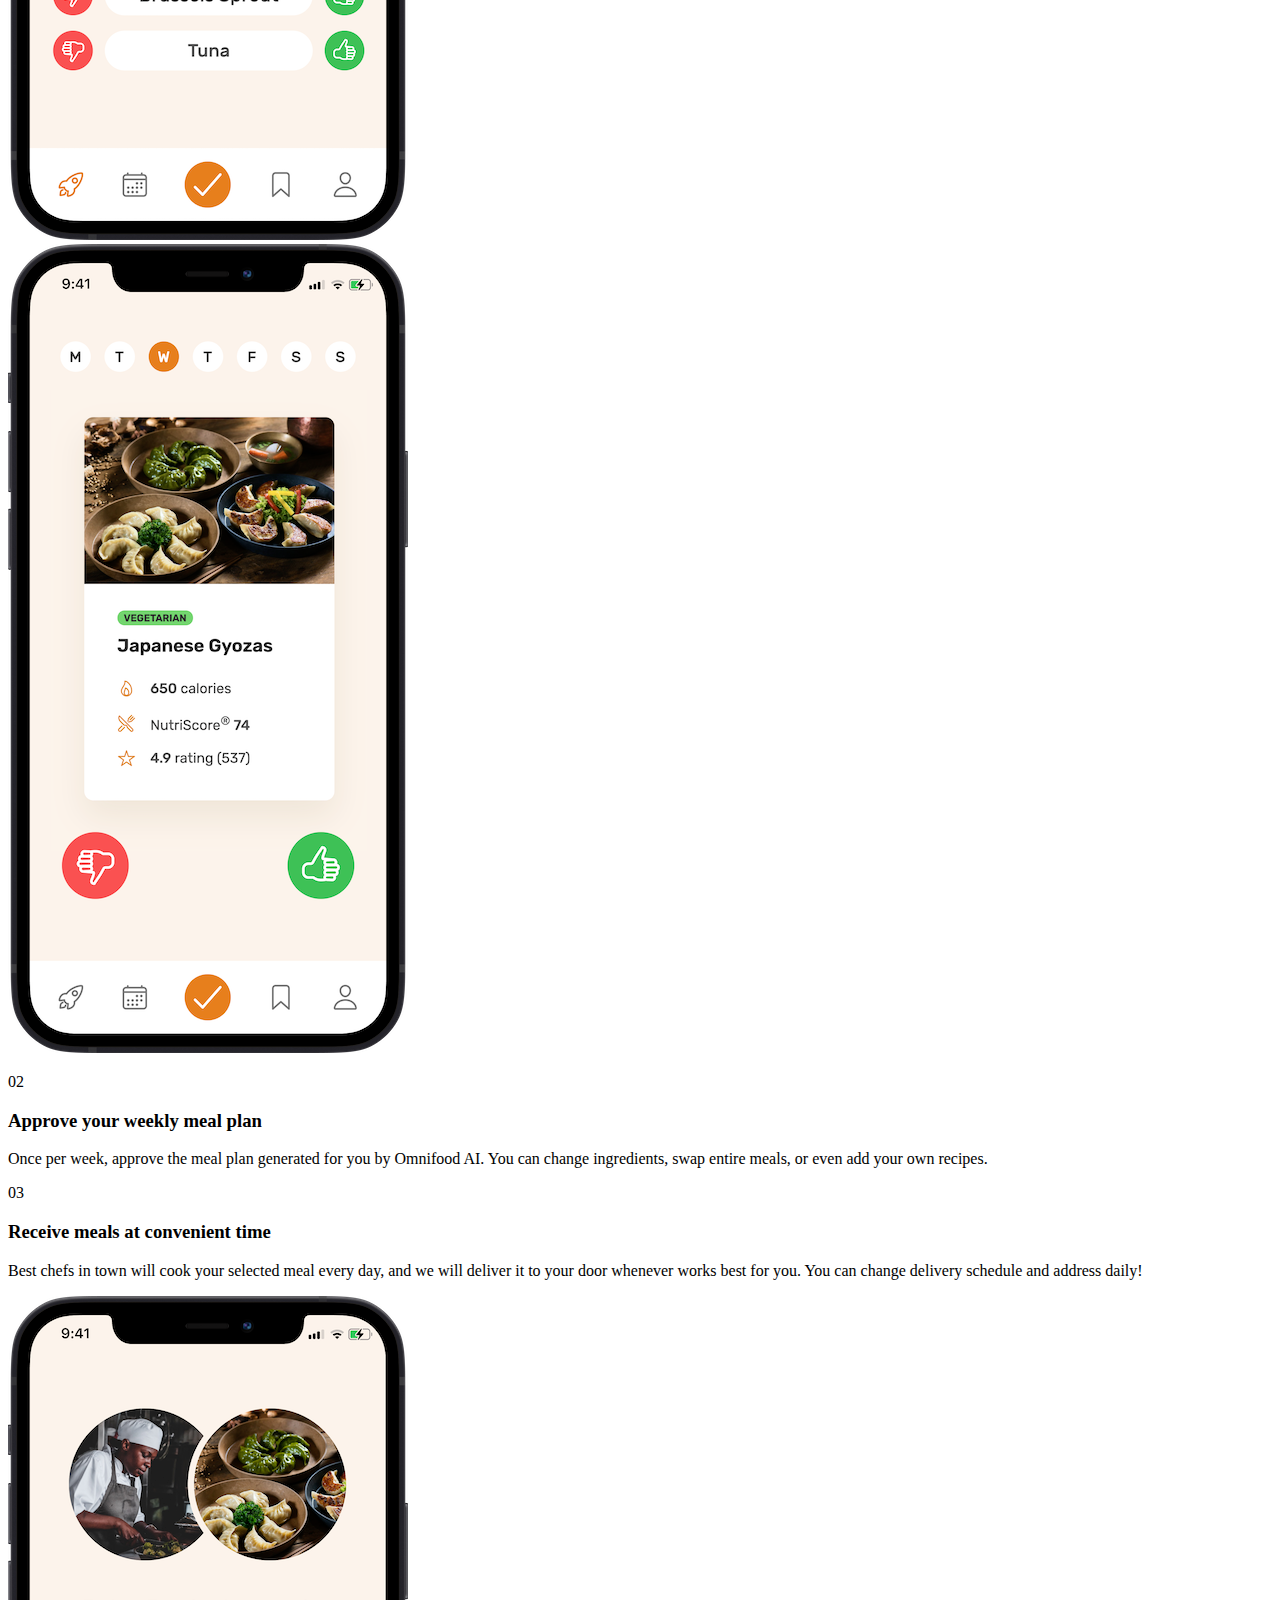
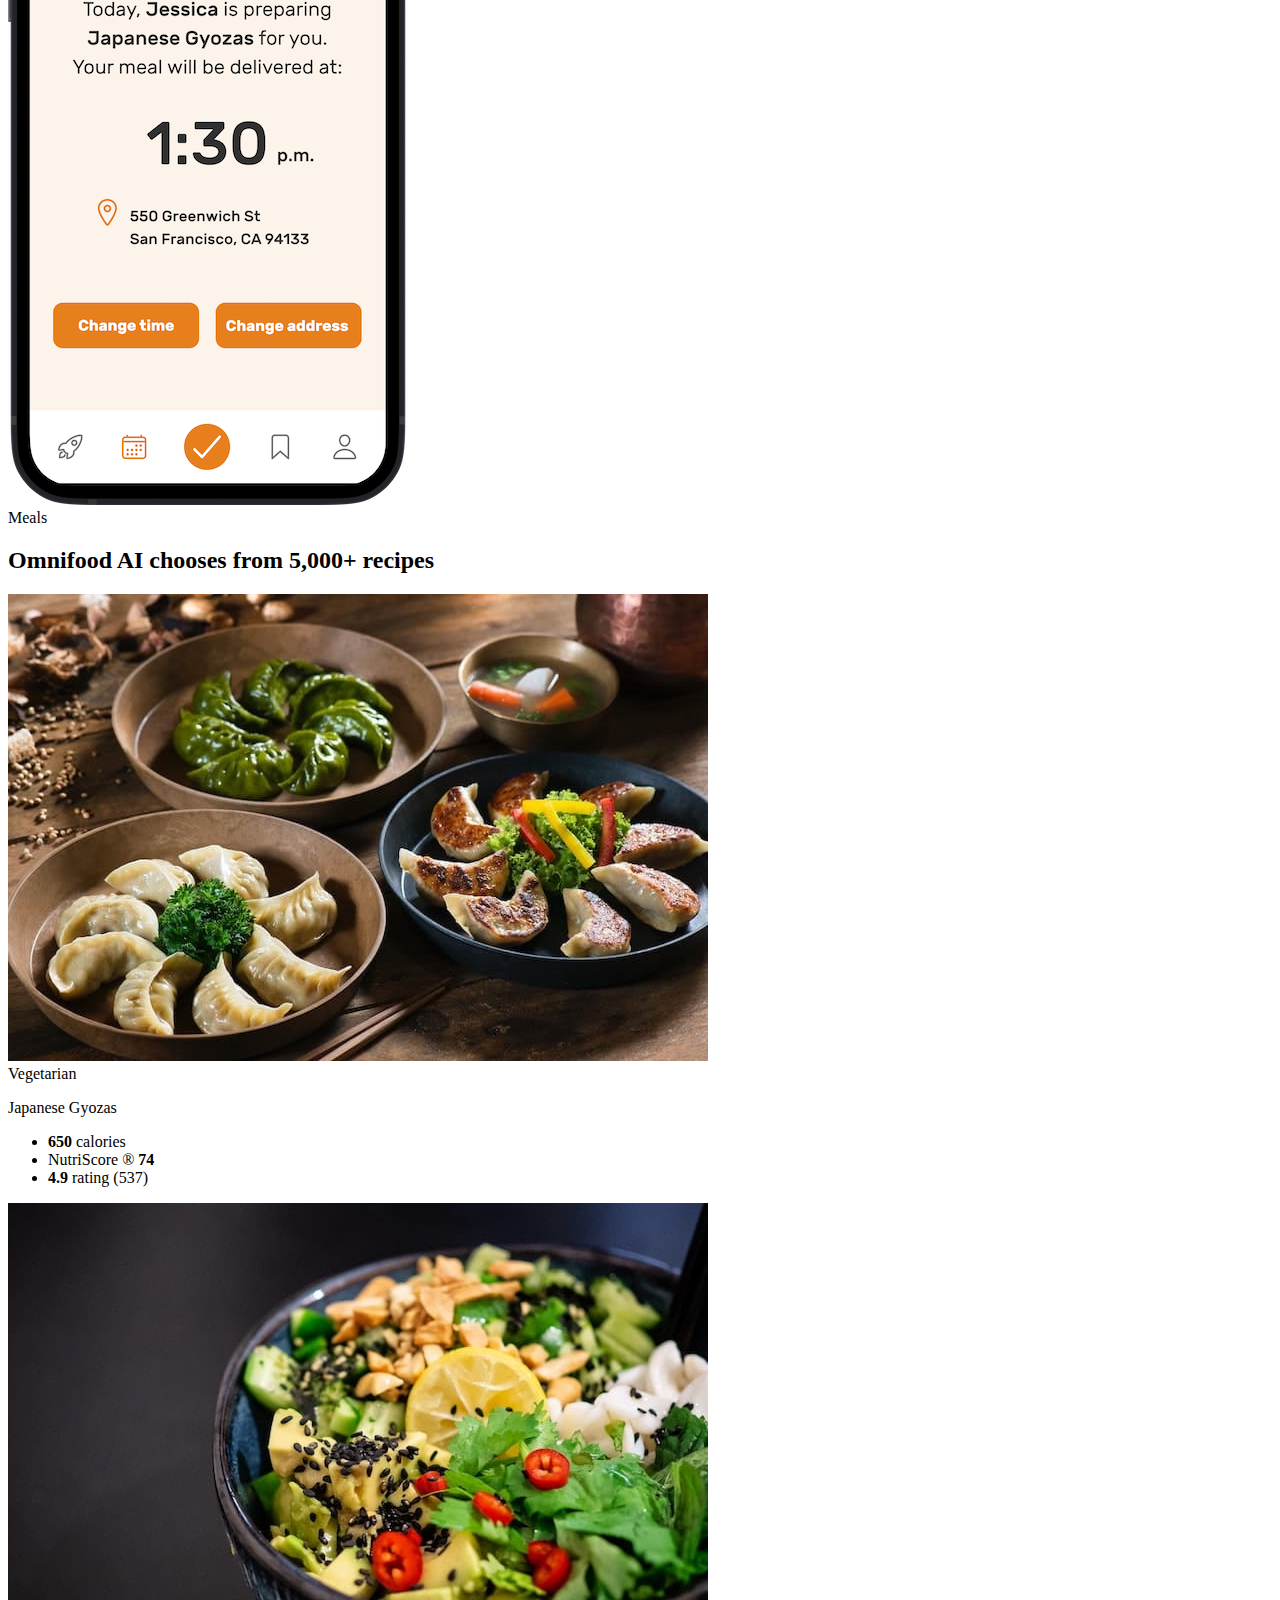
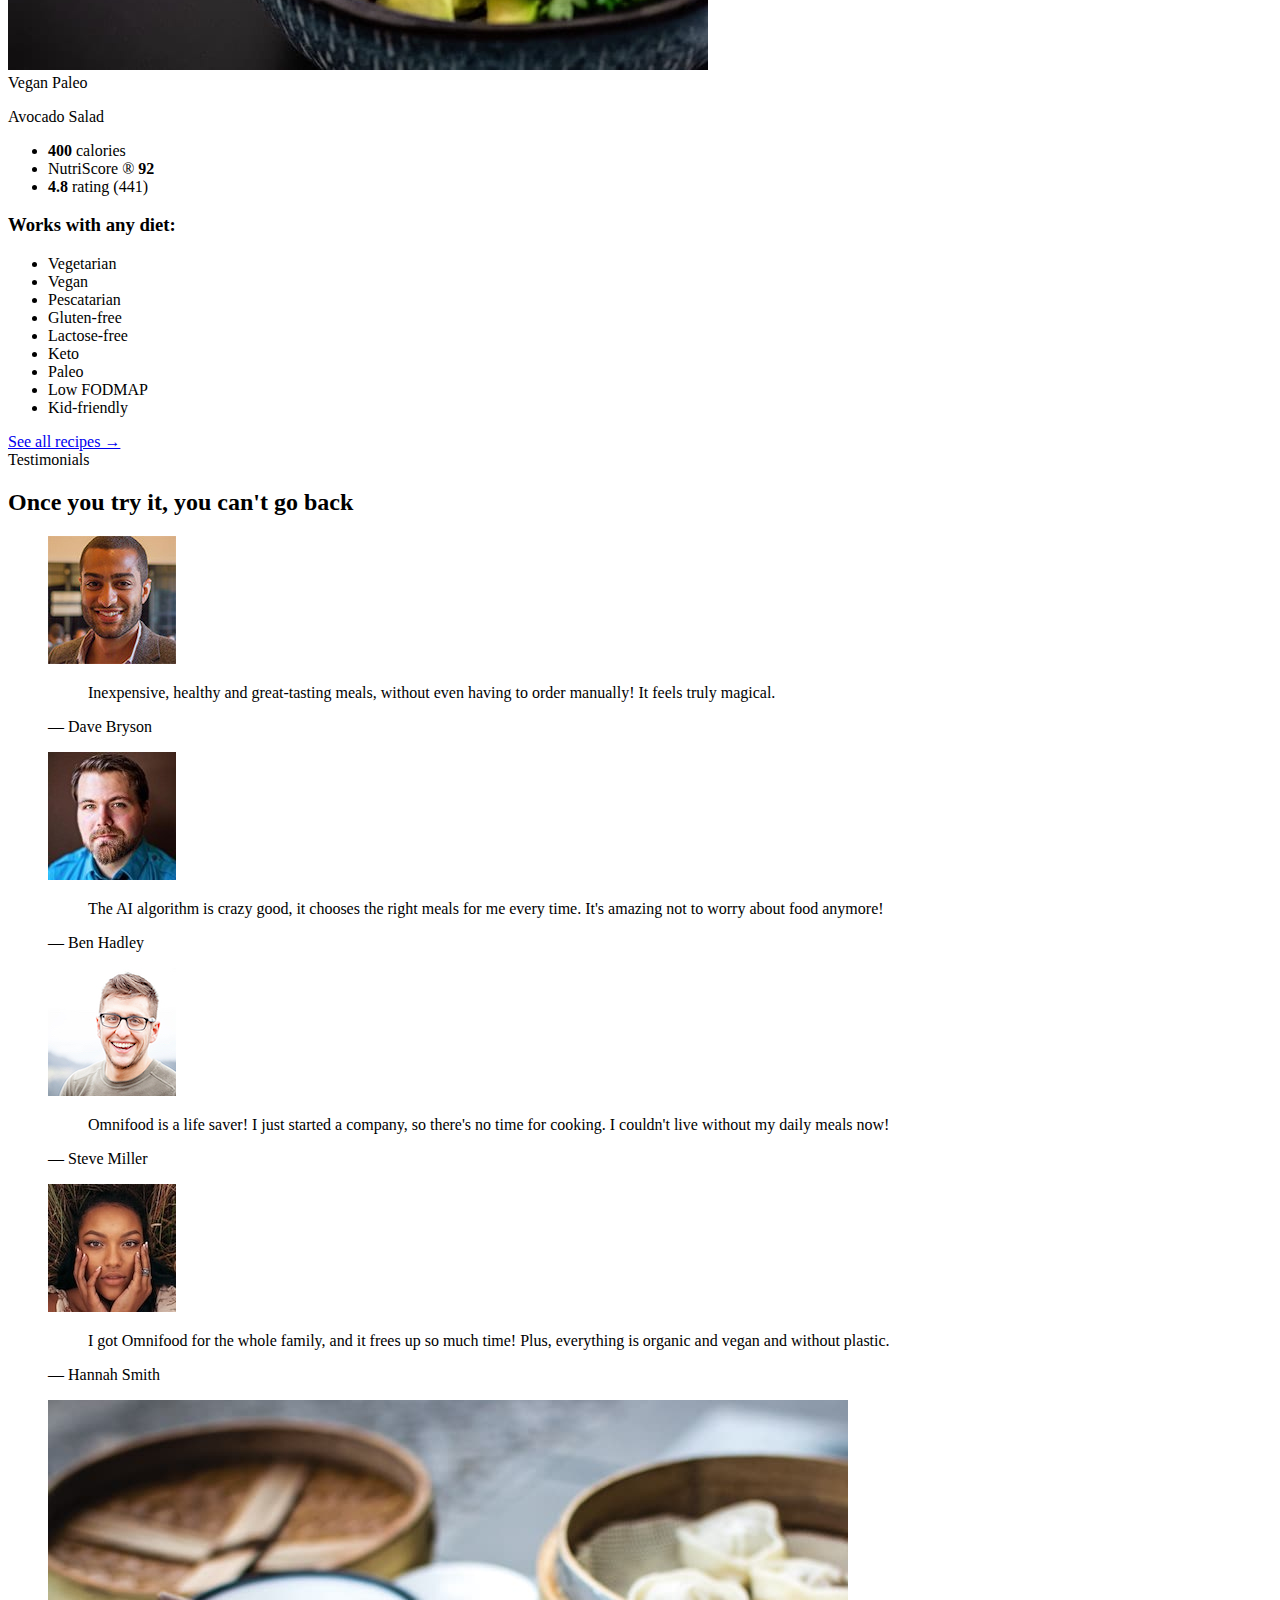
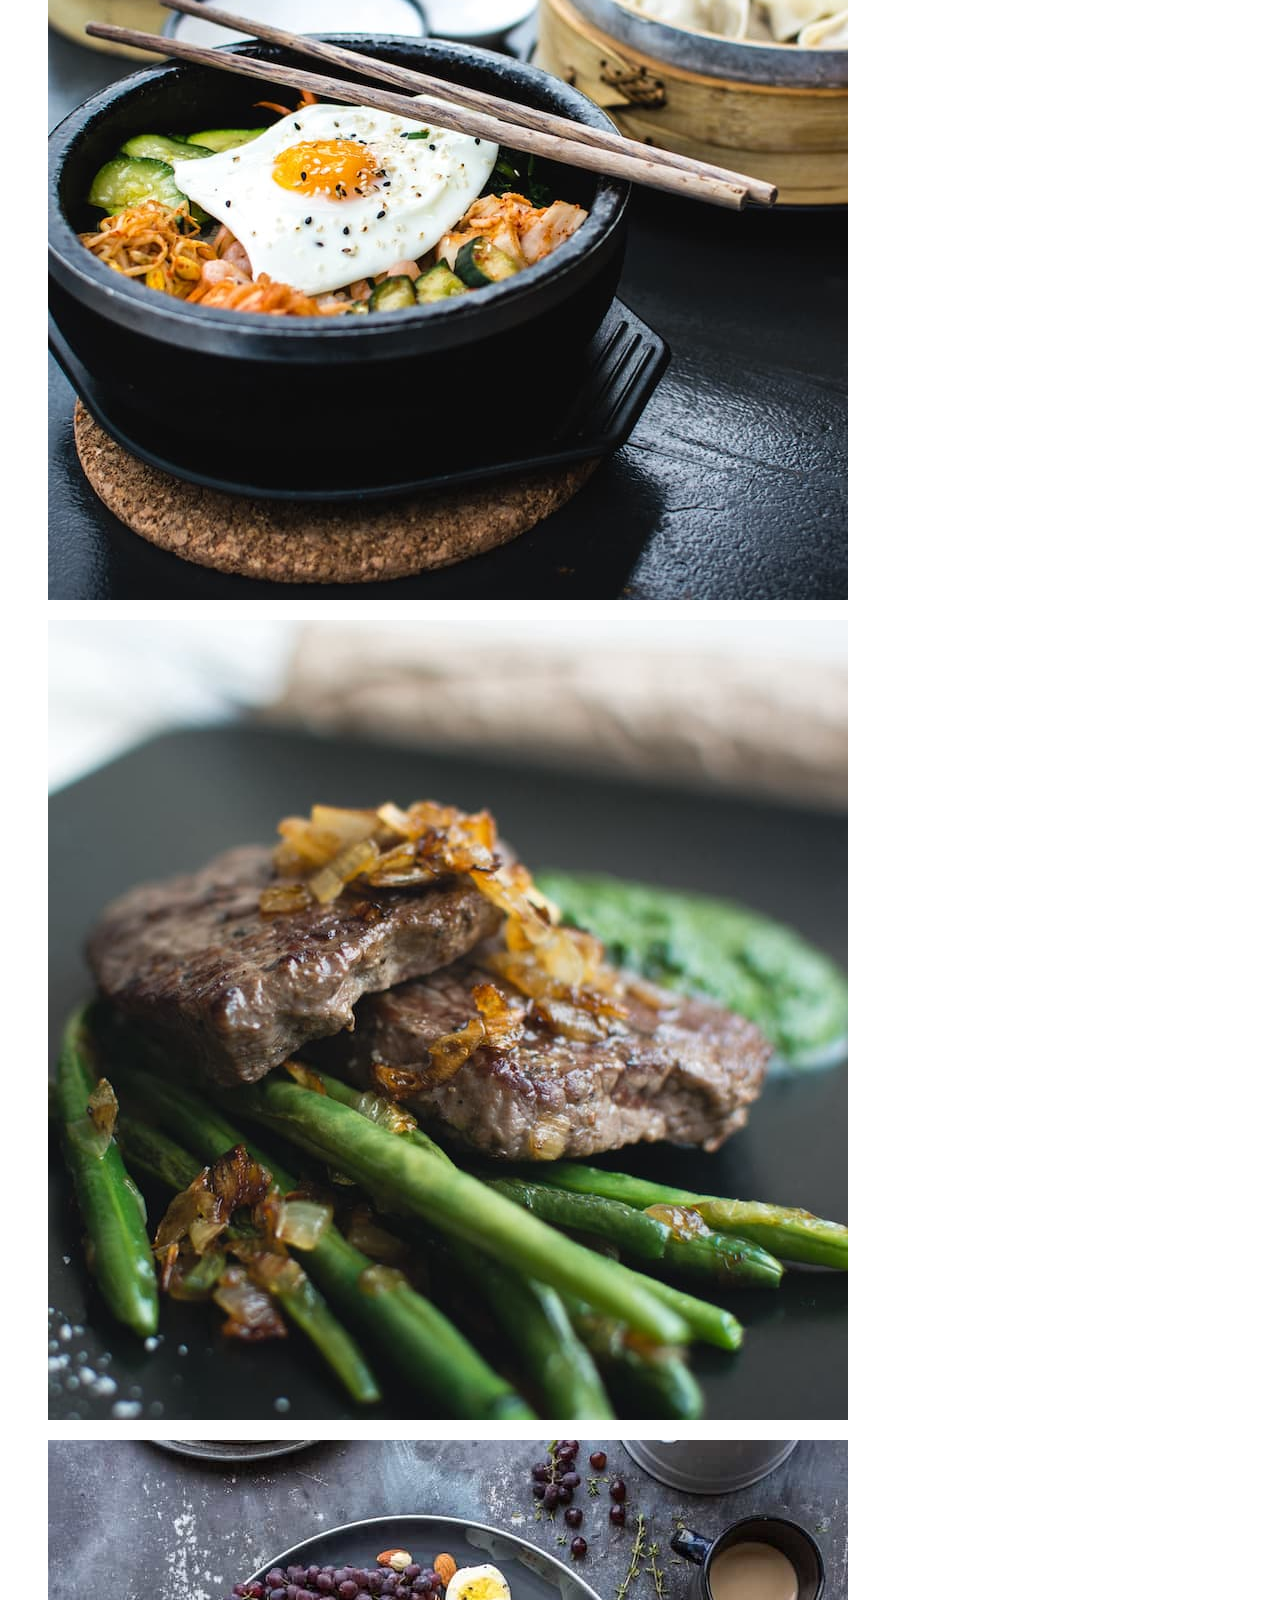
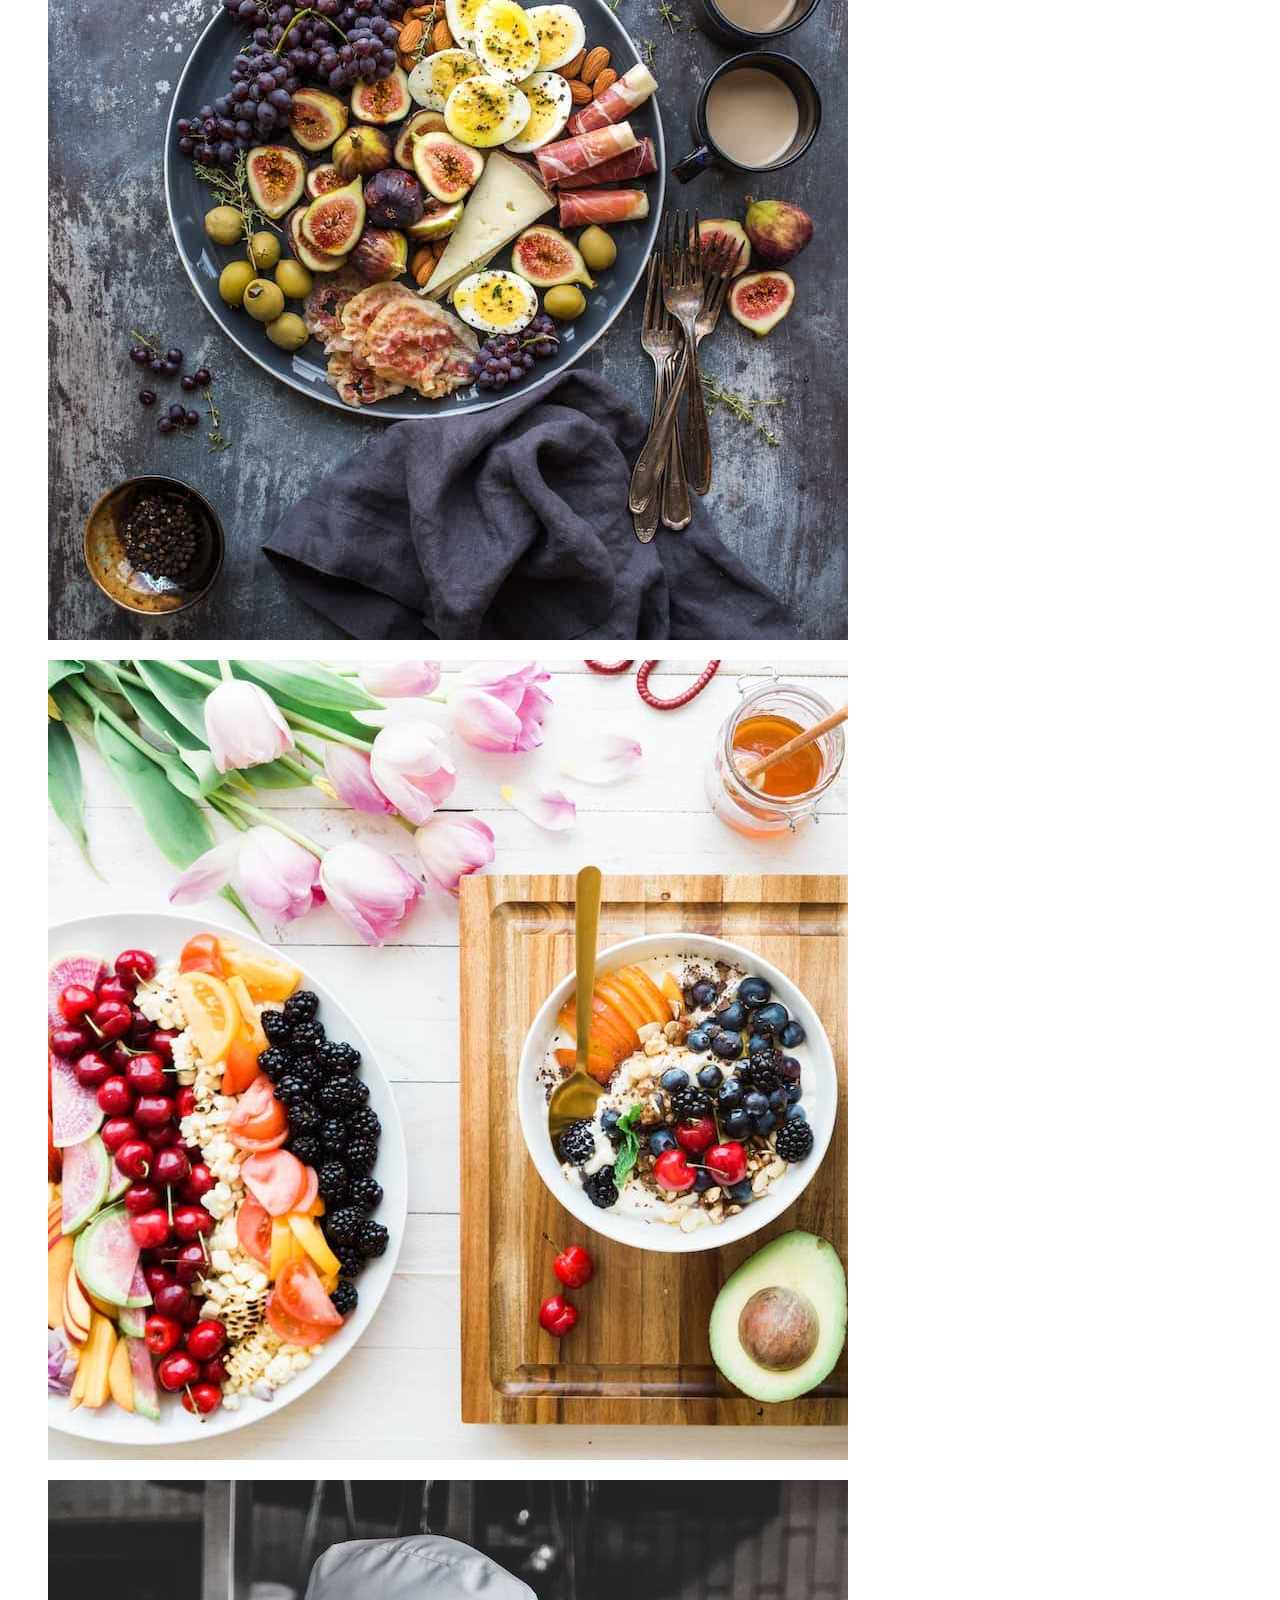
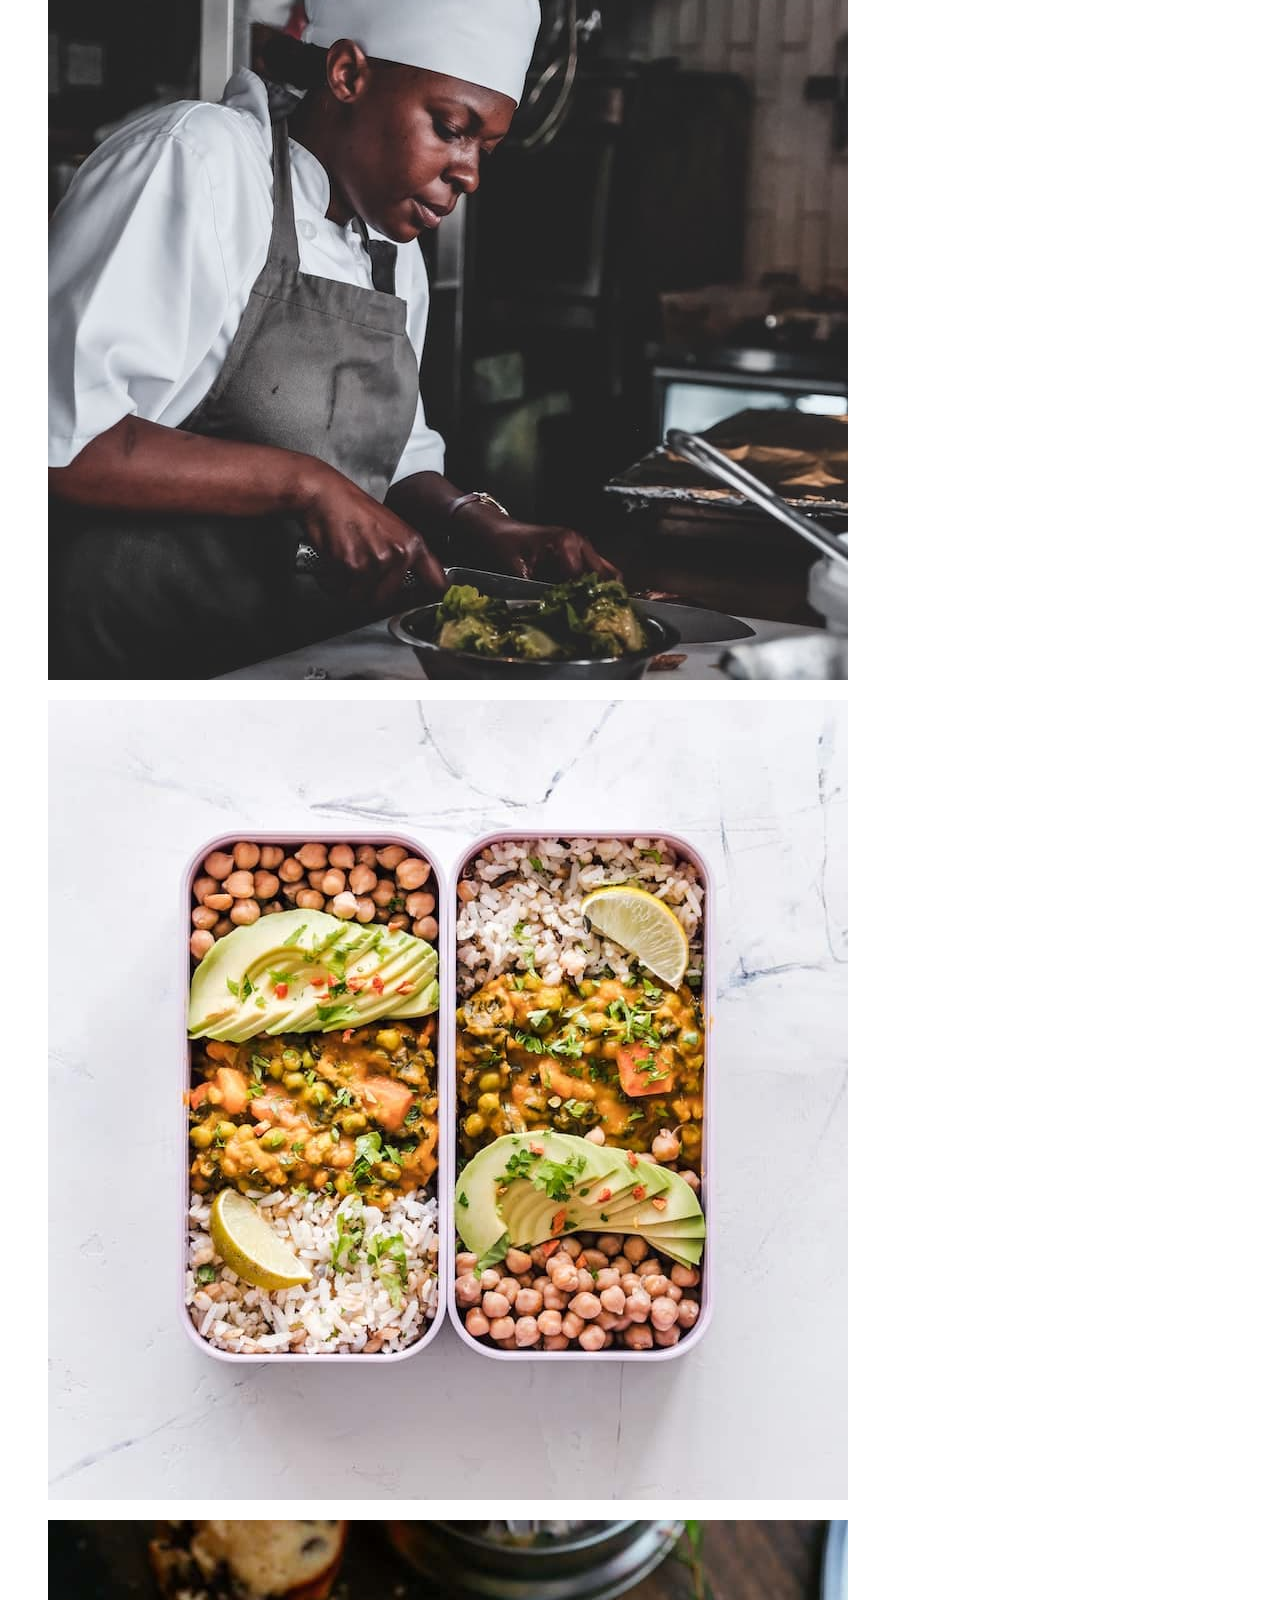
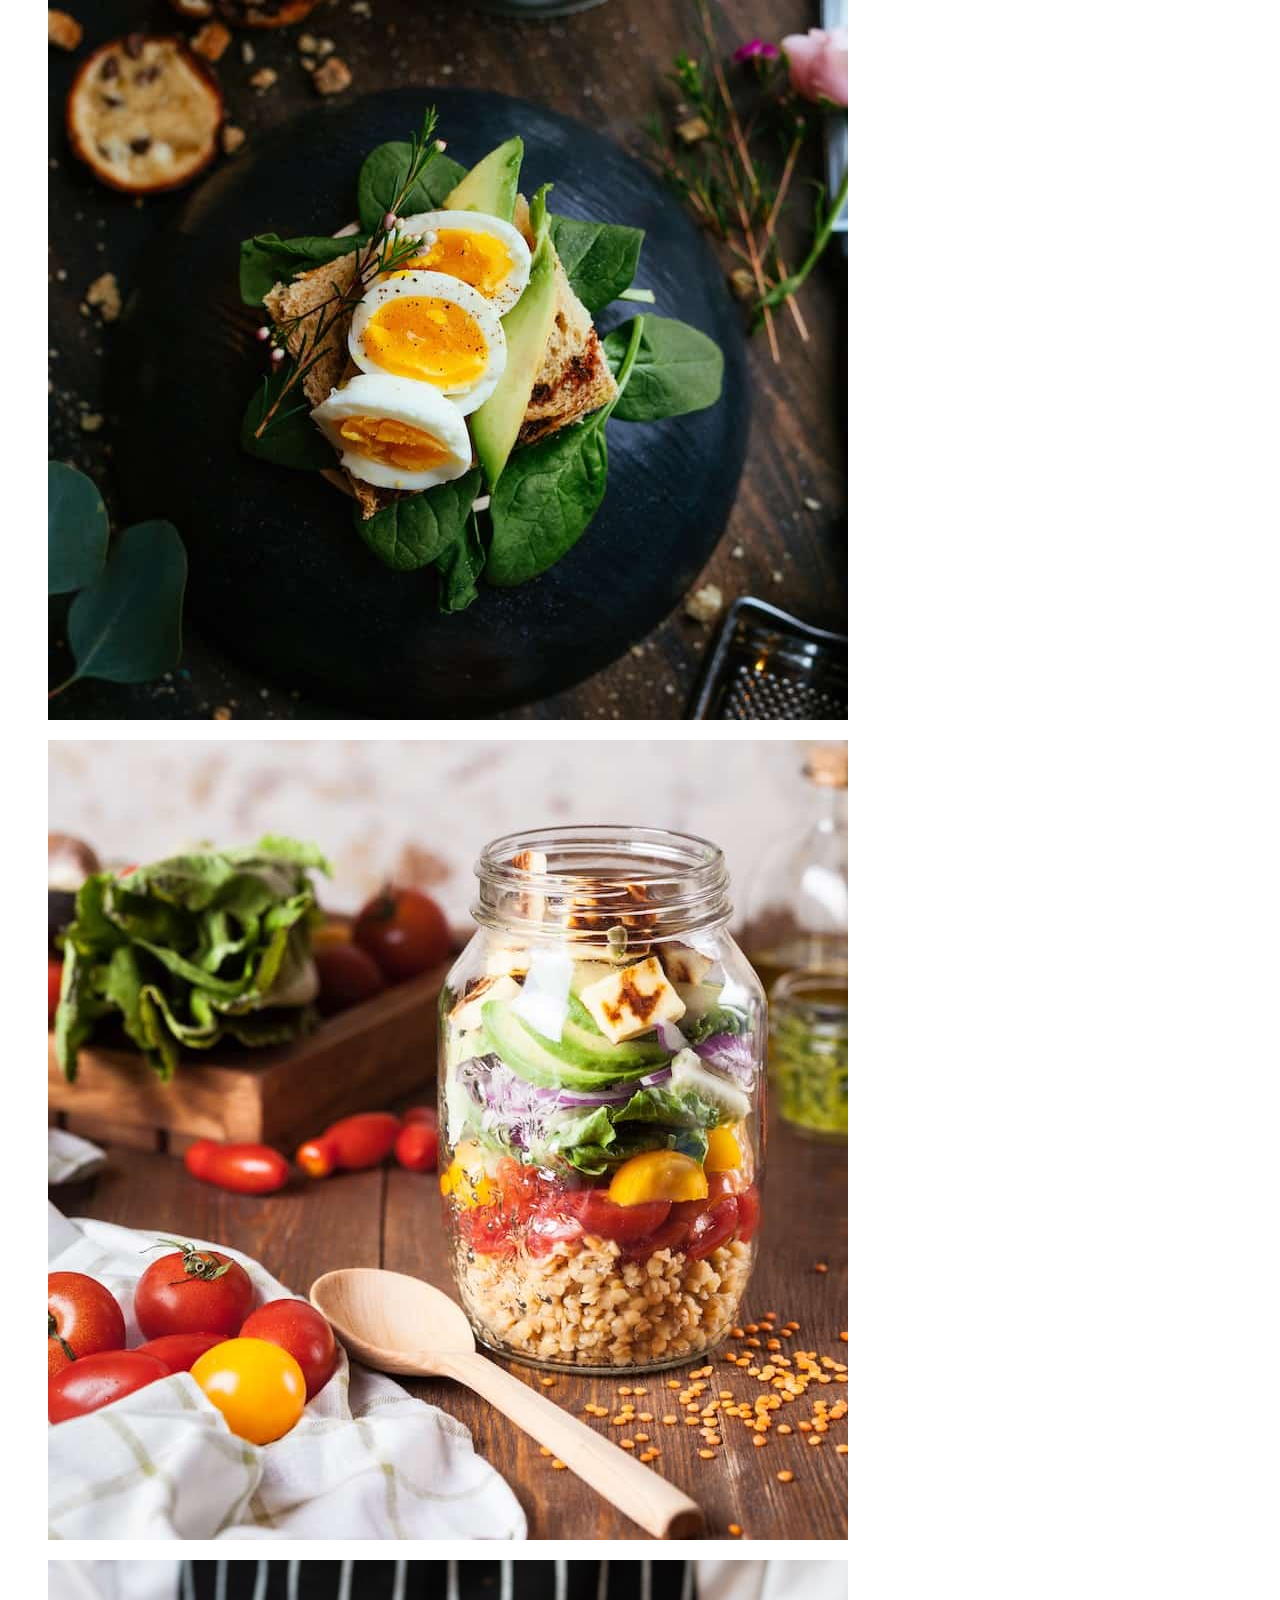
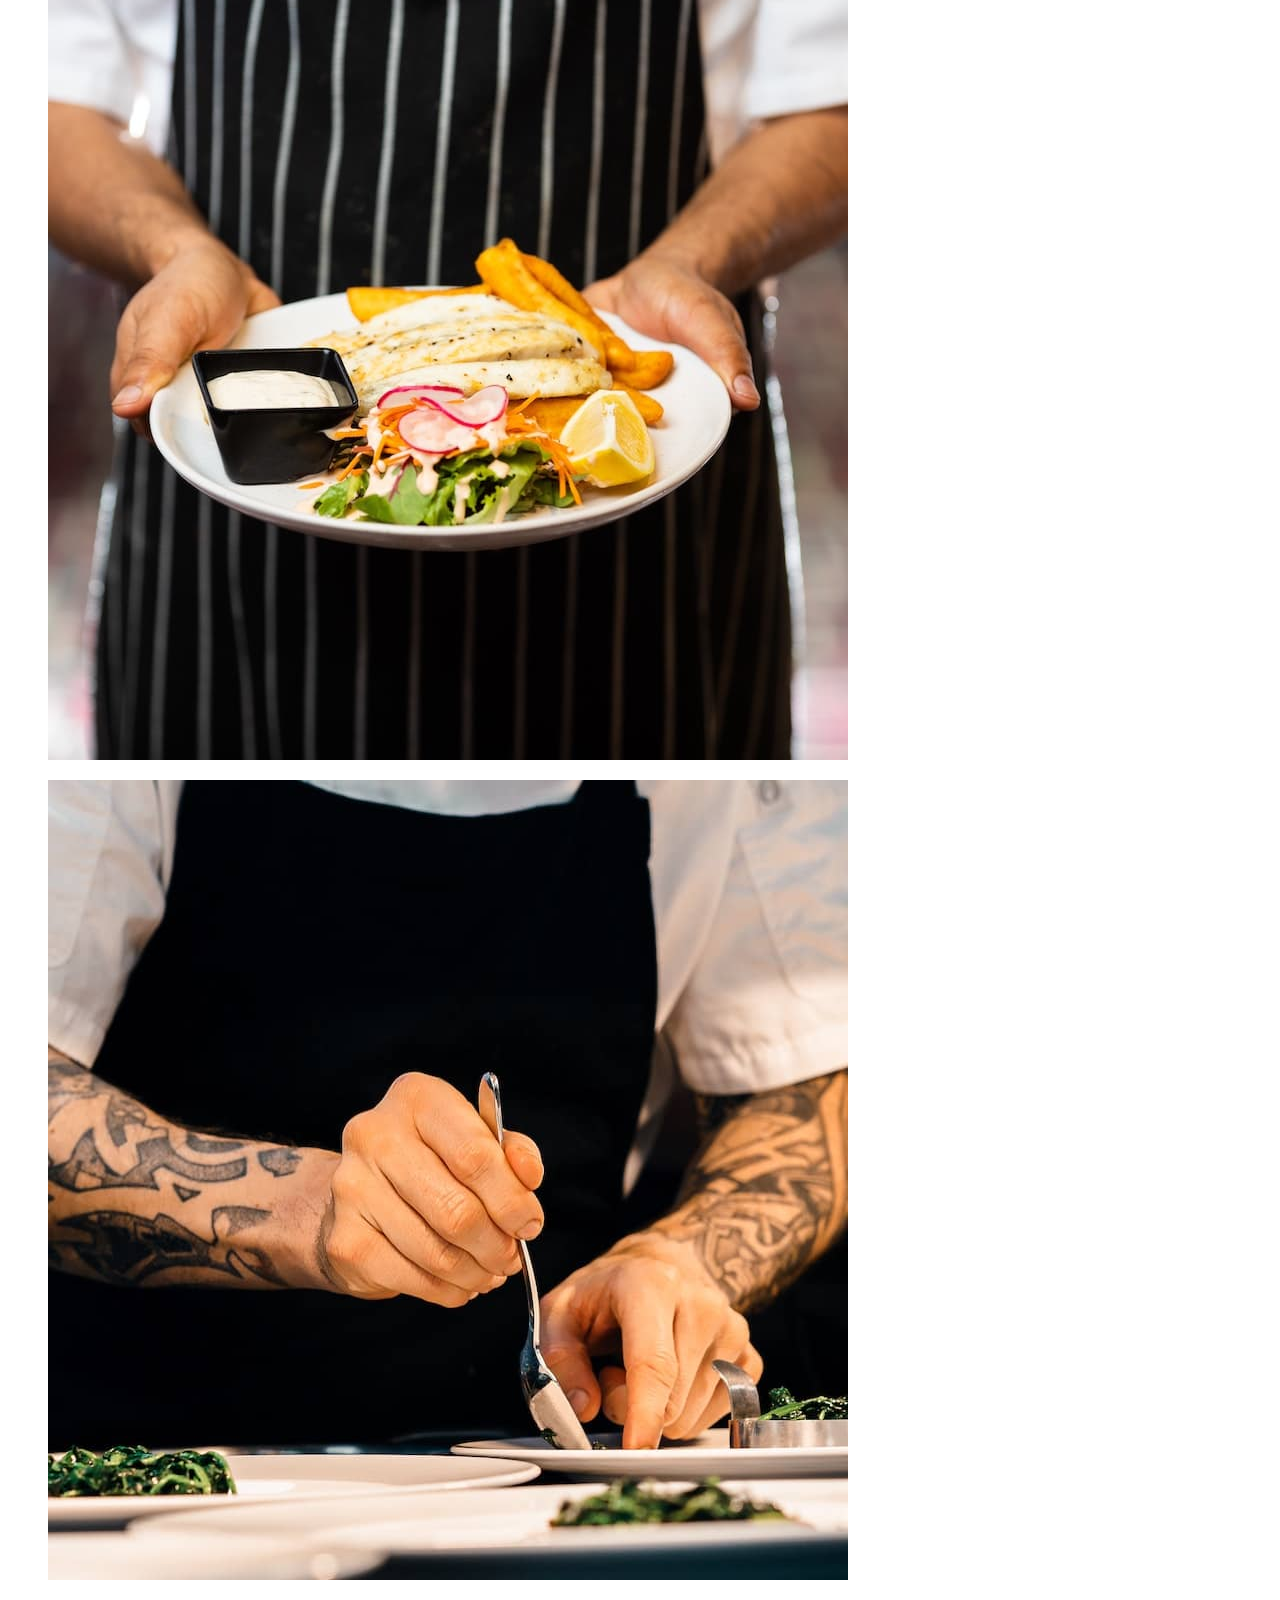
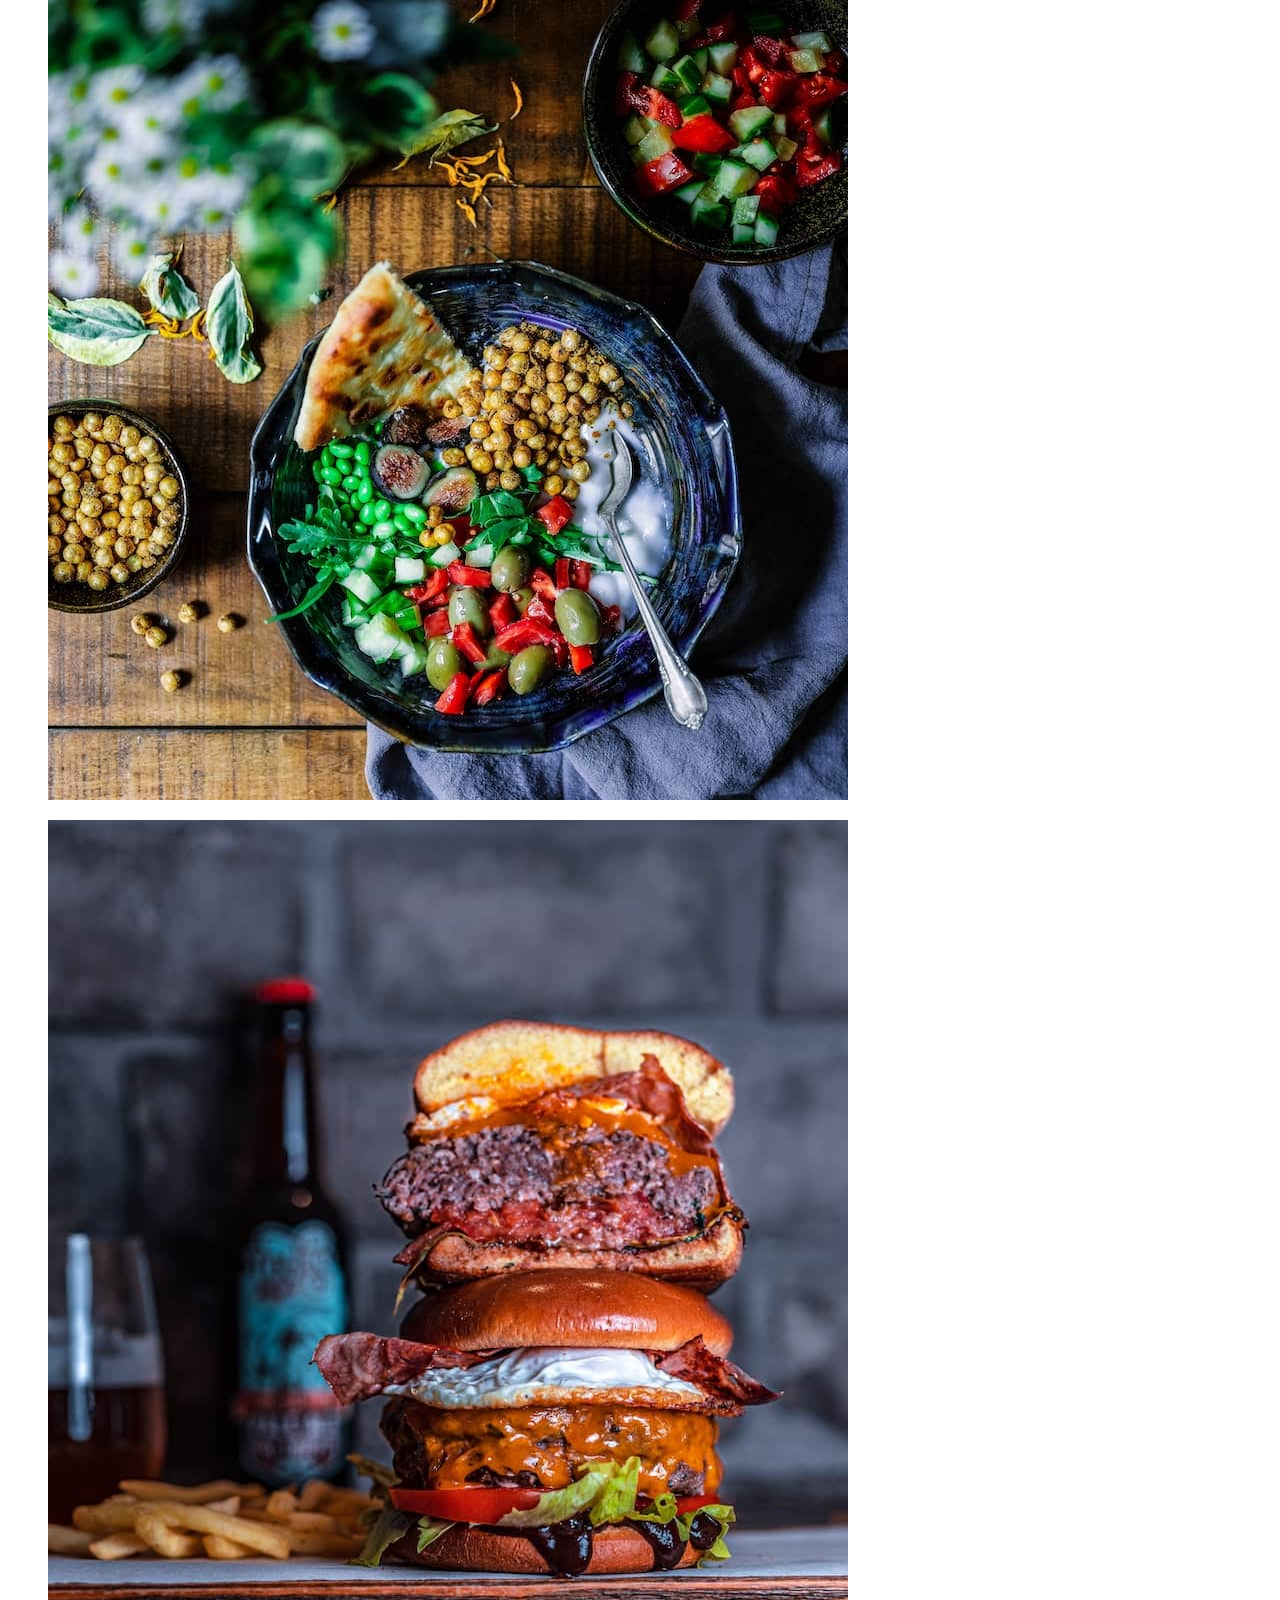
==== commit f8922895: "Update index.html" ====
--- a/omnifood/index.html
+++ b/omnifood/index.html
@@ -1,332 +1,724 @@
 <!DOCTYPE html>
 <html lang="en">
   <head>
-    <meta charset="UTF-8">
-    <meta http-equiv="X-UA-Compatible" content="IE=edge">
-    <meta name="viewport" content="width=device-width, initial-scale=1.0">
-    <title>Omnifood </title>
-    <link rel="stylesheet" href="content/style/style.css">
-    <link rel="stylesheet" href="content/style/queries.css">
+    <meta charset="UTF-8" />
+    <meta http-equiv="X-UA-Compatible" content="IE=edge" />
+    <meta
+      name="description"
+      content="Omnifood is an AI-powered food subscription that will make you eat healthy again, 365 days per year. It's tailored to your personal tastes and nutritional needs."
+    />
+
+    <!-- Always include this line of code!!! -->
+    <meta name="viewport" content="width=device-width, initial-scale=1.0" />
+
+    <link rel="icon" href="img/favicon.png" />
+    <link rel="apple-touch-icon" href="img/apple-touch-icon.png" />
+    <link rel="manifest" href="manifest.webmanifest" />
+    <link rel="preconnect" href="https://fonts.gstatic.com" />
+    <link
+      href="https://fonts.googleapis.com/css2?family=Rubik:wght@400;500;600;700&display=swap"
+      rel="stylesheet"
+    />
+
+    <link rel="stylesheet" href="css/general.css" />
+    <link rel="stylesheet" href="css/style.css" />
+    <link rel="stylesheet" href="css/queries.css" />
+
+    <script
+      type="module"
+      src="https://unpkg.com/ionicons@5.4.0/dist/ionicons/ionicons.esm.js"
+    ></script>
+    <script
+      nomodule=""
+      src="https://unpkg.com/ionicons@5.4.0/dist/ionicons/ionicons.js"
+    ></script>
+
+    <script
+      defer
+      src="https://unpkg.com/smoothscroll-polyfill@0.4.4/dist/smoothscroll.min.js"
+    ></script>
+    <script defer src="js/script.js"></script>
+
+    <title>Omnifood &mdash; Never cook again!</title>
   </head>
-  <body> 
-    <header class="header"> <img class="logo" src="/content/img/omnifood-logo.png" alt="omnilogo">
-      <nav class="min-nav"> 
-        <ul class="main-nav-list"> 
-          <li> <a class="main-nav-link" href="#how">How it works</a></li>
-          <li> <a class="main-nav-link" href="#meals">Meals</a></li>
-          <li> <a class="main-nav-link" href="#testimonials">Testimonials </a></li>
-          <li> <a class="main-nav-link" href="#pricing">Pricing</a></li>
-          <li> <a class="main-nav-link nav-cta" href="#try">Try for free </a></li>
+  <body>
+    <header class="header">
+      <a href="#">
+        <img class="logo" alt="Omnifood logo" src="img/omnifood-logo.png" />
+      </a>
+
+      <nav class="main-nav">
+        <ul class="main-nav-list">
+          <li><a class="main-nav-link" href="#how">How it works</a></li>
+          <li><a class="main-nav-link" href="#meals">Meals</a></li>
+          <li>
+            <a class="main-nav-link" href="#testimonials">Testimonials</a>
+          </li>
+          <li><a class="main-nav-link" href="#pricing">Pricing</a></li>
+          <li><a class="main-nav-link nav-cta" href="#cta">Try for free</a></li>
         </ul>
       </nav>
+
+      <button class="btn-mobile-nav">
+        <ion-icon class="icon-mobile-nav" name="menu-outline"></ion-icon>
+        <ion-icon class="icon-mobile-nav" name="close-outline"></ion-icon>
+      </button>
     </header>
+
     <main>
-      <section class="section-hero"> 
+      <section class="section-hero">
         <div class="hero">
-          <div class="hero-text"> 
-            <h1 class="heading-primary">A healthy meal delivered to your door, every single day</h1>
-            <p class="hero-description">The smart 365-days-per-year food subscription that will make you eat healthy again. Tailored to your personal tastes and nutritional needs. </p><a class="btn btn-full margin-right" href="#">Start eating well </a><a class="btn btn-outline" href="#">Learn more &darr;</a>
-            <div class="delivered-meals"> 
-              <div class="delivered-imgs"><img src="content/img/customers/customer-1.jpg" alt="customer photo"><img src="content/img/customers/customer-2.jpg" alt="customer photo"><img src="content/img/customers/customer-3.jpg" alt="customer photo"><img src="content/img/customers/customer-4.jpg" alt="customer photo"><img src="content/img/customers/customer-5.jpg" alt="customer photo"><img src="content/img/customers/customer-6.jpg" alt="customer photo"></div>
-              <p class="delivered-text"> <span>We have delivered 250,000+ meals last year!</span></p>
+          <div class="hero-text-box">
+            <h1 class="heading-primary">
+              A healthy meal delivered to your door, every single day
+            </h1>
+            <p class="hero-description">
+              The smart 365-days-per-year food subscription that will make you
+              eat healthy again. Tailored to your personal tastes and
+              nutritional needs.
+            </p>
+            <a href="#cta" class="btn btn--full margin-right-sm"
+              >Start eating well</a
+            >
+
+            <a href="#how" class="btn btn--outline">Learn more &darr;</a>
+            <div class="delivered-meals">
+              <div class="delivered-imgs">
+                <img src="img/customers/customer-1.jpg" alt="Customer photo" />
+                <img src="img/customers/customer-2.jpg" alt="Customer photo" />
+                <img src="img/customers/customer-3.jpg" alt="Customer photo" />
+                <img src="img/customers/customer-4.jpg" alt="Customer photo" />
+                <img src="img/customers/customer-5.jpg" alt="Customer photo" />
+                <img src="img/customers/customer-6.jpg" alt="Customer photo" />
+              </div>
+              <p class="delivered-text">
+                <span>250,000+</span> meals delivered last year!
+              </p>
             </div>
           </div>
-          <div class="hero-image-box">    <img class="hero-img" src="content/img/hero.png" alt="main img"></div>
+          <div class="hero-img-box">
+            <picture>
+              <source srcset="img/hero.webp" type="image/webp" />
+              <source srcset="img/hero-min.png" type="image/png" />
+
+              <img
+                src="img/hero-min.png"
+                class="hero-img"
+                alt="Woman enjoying food, meals in storage container, and food bowls on a table"
+              />
+            </picture>
+          </div>
         </div>
       </section>
-      <section class="featured">
-        <h2 class="subheading-featured"> As featured in</h2>
-        <div class="featured-flex"> <img src="content/img/logos/business-insider.png" alt=""><img src="content/img/logos/forbes.png" alt=""><img src="content/img/logos/techcrunch.png" alt=""><img src="content/img/logos/the-new-york-times.png" alt=""><img src="content/img/logos/usa-today.png" alt=""></div>
+
+      <section class="section-featured">
+        <div class="container">
+          <h2 class="heading-featured-in">As featured in</h2>
+          <div class="logos">
+            <img src="img/logos/techcrunch.png" alt="Techcrunch logo" />
+            <img
+              src="img/logos/business-insider.png"
+              alt="Business Insider logo"
+            />
+            <img
+              src="img/logos/the-new-york-times.png"
+              alt="The New York Times logo"
+            />
+            <img src="img/logos/forbes.png" alt="Forbes logo" />
+            <img src="img/logos/usa-today.png" alt="USA Today logo" />
+          </div>
+        </div>
       </section>
+
       <section class="section-how" id="how">
-        <div class="container"><span class="subheading-snap">How it works</span>
-          <h2 class="subheading">Your daily dose of health in 3 simple steps       </h2>
-        </div>
-        <div class="grid container grid--2-cols grid--center-v">
-          <div class="step-text-box"> 
+        <div class="container">
+          <span class="subheading">How it works</span>
+          <h2 class="heading-secondary">
+            Your daily dose of health in 3 simple steps
+          </h2>
+        </div>
+
+        <div class="container grid grid--2-cols grid--center-v">
+          <!-- STEP 01 -->
+          <div class="step-text-box">
             <p class="step-number">01</p>
-            <h3 class="heading-tertiary">Tell us what you like (and what not): </h3>
-            <p class="step-text">Never again waste time thinking about what to eat! Omnifood AI will create a 100% personalized weekly meal plan just for you. It makes sure you get all the nutrients and vitamins you need, no matter what diet you follow!</p>
-          </div>
-          <div class="step-img-box"> <img class="step-img" src="content/img/app/app-screen-1.png" alt="Iphone app references"></div>
-          <div class="step-img-box"> <img class="step-img" src="content/img/app/app-screen-2.png" alt="Iphone app references"></div>
-          <div class="step-text-box"> 
+            <h3 class="heading-tertiary">
+              Tell us what you like (and what not)
+            </h3>
+            <p class="step-description">
+              Never again waste time thinking about what to eat! Omnifood AI
+              will create a 100% personalized weekly meal plan just for you. It
+              makes sure you get all the nutrients and vitamins you need, no
+              matter what diet you follow!
+            </p>
+          </div>
+
+          <div class="step-img-box">
+            <img
+              src="img/app/app-screen-1.png"
+              class="step-img"
+              alt="iPhone app
+            preferences selection screen"
+            />
+          </div>
+
+          <!-- STEP 02 -->
+          <div class="step-img-box">
+            <img
+              src="img/app/app-screen-2.png"
+              class="step-img"
+              alt="iPhone app
+            meal approving plan screen"
+            />
+          </div>
+          <div class="step-text-box">
             <p class="step-number">02</p>
-            <h3 class="heading-tertiary">Approve your weekly meal plan: </h3>
-            <p class="step-text"> Once per week, approve the meal plan generated for you by Omnifood AI. You can change ingredients, swap entire meals, or even add your own recipes.</p>
-          </div>
-          <div class="step-text-box"> 
+            <h3 class="heading-tertiary">Approve your weekly meal plan</h3>
+            <p class="step-description">
+              Once per week, approve the meal plan generated for you by Omnifood
+              AI. You can change ingredients, swap entire meals, or even add
+              your own recipes.
+            </p>
+          </div>
+
+          <!-- STEP 03 -->
+          <div class="step-text-box">
             <p class="step-number">03</p>
-            <h3 class="heading-tertiary">Receive meals at convenient time: </h3>
-            <p class="step-text"> Best chefs in town will cook your selected meal every day, and we will deliver it to your door whenever works best for you. You can change delivery schedule and address daily!</p>
-          </div>
-          <div class="step-img-box"> <img class="step-img" src="content/img/app/app-screen-3.png" alt="Iphone app references"></div>
+            <h3 class="heading-tertiary">Receive meals at convenient time</h3>
+            <p class="step-description">
+              Best chefs in town will cook your selected meal every day, and we
+              will deliver it to your door whenever works best for you. You can
+              change delivery schedule and address daily!
+            </p>
+          </div>
+          <div class="step-img-box">
+            <img
+              src="img/app/app-screen-3.png"
+              class="step-img"
+              alt="iPhone app
+            delivery screen"
+            />
+          </div>
         </div>
       </section>
+
       <section class="section-meals" id="meals">
-        <div class="container"><span class="subheading-snap">Sample meals</span>
-          <h2 class="subheading"> Omnifood AI chooses from 5,000+ recipes</h2>
-        </div>
-        <div class="container grid grid--3-cols">
+        <div class="container center-text">
+          <span class="subheading">Meals</span>
+          <h2 class="heading-secondary">
+            Omnifood AI chooses from 5,000+ recipes
+          </h2>
+        </div>
+
+        <div class="container grid grid--3-cols margin-bottom-md">
           <div class="meal">
-            <p class="meal-title">Japanese Gyozas</p><img class="meal-img" src="content/img/meals/meal-1.jpg" alt="Japanese Gyozas">
-            <ul class="meal-attributes"> 
-              <li class="meal-attribute"> 
-                <ion-icon class="icon" name="flame-outline"> </ion-icon>Calories: 650                                   
-              </li>
-              <li class="meal-attribute"> 
-                <ion-icon class="icon" name="bar-chart-outline"></ion-icon>NutriScore (Registered): 74
-              </li>
-              <li class="meal-attribute">
-                <ion-icon class="icon" name="star-outline"></ion-icon>Average rating: 4.9
+            <img
+              src="img/meals/meal-1.jpg"
+              class="meal-img"
+              alt="Japanese Gyozas"
+            />
+            <div class="meal-content">
+              <div class="meal-tags">
+                <span class="tag tag--vegetarian">Vegetarian</span>
+              </div>
+              <p class="meal-title">Japanese Gyozas</p>
+              <ul class="meal-attributes">
+                <li class="meal-attribute">
+                  <ion-icon class="meal-icon" name="flame-outline"></ion-icon>
+                  <span><strong>650</strong> calories</span>
+                </li>
+                <li class="meal-attribute">
+                  <ion-icon
+                    class="meal-icon"
+                    name="restaurant-outline"
+                  ></ion-icon>
+                  <span>NutriScore &reg; <strong>74</strong></span>
+                </li>
+                <li class="meal-attribute">
+                  <ion-icon class="meal-icon" name="star-outline"></ion-icon>
+                  <span><strong>4.9</strong> rating (537)</span>
+                </li>
+              </ul>
+            </div>
+          </div>
+
+          <div class="meal">
+            <img
+              src="img/meals/meal-2.jpg"
+              class="meal-img"
+              alt="Avocado Salad"
+            />
+            <div class="meal-content">
+              <div class="meal-tags">
+                <span class="tag tag--vegan">Vegan</span>
+                <span class="tag tag--paleo">Paleo</span>
+              </div>
+              <p class="meal-title">Avocado Salad</p>
+              <ul class="meal-attributes">
+                <li class="meal-attribute">
+                  <ion-icon class="meal-icon" name="flame-outline"></ion-icon>
+                  <span><strong>400</strong> calories</span>
+                </li>
+                <li class="meal-attribute">
+                  <ion-icon
+                    class="meal-icon"
+                    name="restaurant-outline"
+                  ></ion-icon>
+                  <span>NutriScore &reg; <strong>92</strong></span>
+                </li>
+                <li class="meal-attribute">
+                  <ion-icon class="meal-icon" name="star-outline"></ion-icon>
+                  <span><strong>4.8</strong> rating (441)</span>
+                </li>
+              </ul>
+            </div>
+          </div>
+
+          <div class="diets">
+            <h3 class="heading-tertiary">Works with any diet:</h3>
+            <ul class="list">
+              <li class="list-item">
+                <ion-icon class="list-icon" name="checkmark-outline"></ion-icon>
+                <span>Vegetarian</span>
+              </li>
+              <li class="list-item">
+                <ion-icon class="list-icon" name="checkmark-outline"></ion-icon>
+                <span>Vegan</span>
+              </li>
+              <li class="list-item">
+                <ion-icon class="list-icon" name="checkmark-outline"></ion-icon>
+                <span>Pescatarian</span>
+              </li>
+              <li class="list-item">
+                <ion-icon class="list-icon" name="checkmark-outline"></ion-icon>
+                <span>Gluten-free</span>
+              </li>
+              <li class="list-item">
+                <ion-icon class="list-icon" name="checkmark-outline"></ion-icon>
+                <span>Lactose-free</span>
+              </li>
+              <li class="list-item">
+                <ion-icon class="list-icon" name="checkmark-outline"></ion-icon>
+                <span>Keto</span>
+              </li>
+              <li class="list-item">
+                <ion-icon class="list-icon" name="checkmark-outline"></ion-icon>
+                <span>Paleo</span>
+              </li>
+              <li class="list-item">
+                <ion-icon class="list-icon" name="checkmark-outline"></ion-icon>
+                <span>Low FODMAP</span>
+              </li>
+              <li class="list-item">
+                <ion-icon class="list-icon" name="checkmark-outline"></ion-icon>
+                <span>Kid-friendly</span>
               </li>
             </ul>
           </div>
-          <div class="meal meal-1">
-            <p class="meal-title">Avocado Salad</p><img class="meal-img" src="content/img/meals/meal-2.jpg" alt="">
-            <ul class="meal-attributes"> 
-              <li class="meal-attribute"> 
-                <ion-icon class="icon" name="flame-outline"> </ion-icon>Calories: 400                                  
-              </li>
-              <li class="meal-attribute"> 
-                <ion-icon class="icon" name="bar-chart-outline"></ion-icon>NutriScore (Registered): 92
-              </li>
-              <li class="meal-attribute">
-                <ion-icon class="icon" name="star-outline"></ion-icon>Average rating: 4.8
+        </div>
+
+        <div class="container all-recipes">
+          <a href="#" class="link">See all recipes &rarr;</a>
+        </div>
+      </section>
+
+      <section class="section-testimonials" id="testimonials">
+        <div class="testimonials-container">
+          <span class="subheading">Testimonials</span>
+          <h2 class="heading-secondary">Once you try it, you can't go back</h2>
+
+          <div class="testimonials">
+            <figure class="testimonial">
+              <img
+                class="testimonial-img"
+                alt="Photo of customer Dave Bryson"
+                src="img/customers/dave.jpg"
+              />
+              <blockquote class="testimonial-text">
+                Inexpensive, healthy and great-tasting meals, without even
+                having to order manually! It feels truly magical.
+              </blockquote>
+              <p class="testimonial-name">&mdash; Dave Bryson</p>
+            </figure>
+
+            <figure class="testimonial">
+              <img
+                class="testimonial-img"
+                alt="Photo of customer Ben Hadley"
+                src="img/customers/ben.jpg"
+              />
+              <blockquote class="testimonial-text">
+                The AI algorithm is crazy good, it chooses the right meals for
+                me every time. It's amazing not to worry about food anymore!
+              </blockquote>
+              <p class="testimonial-name">&mdash; Ben Hadley</p>
+            </figure>
+
+            <figure class="testimonial">
+              <img
+                class="testimonial-img"
+                alt="Photo of customer Steve Miller"
+                src="img/customers/steve.jpg"
+              />
+              <blockquote class="testimonial-text">
+                Omnifood is a life saver! I just started a company, so there's
+                no time for cooking. I couldn't live without my daily meals now!
+              </blockquote>
+              <p class="testimonial-name">&mdash; Steve Miller</p>
+            </figure>
+
+            <figure class="testimonial">
+              <img
+                class="testimonial-img"
+                alt="Photo of customer Hannah Smith"
+                src="img/customers/hannah.jpg"
+              />
+              <blockquote class="testimonial-text">
+                I got Omnifood for the whole family, and it frees up so much
+                time! Plus, everything is organic and vegan and without plastic.
+              </blockquote>
+              <p class="testimonial-name">&mdash; Hannah Smith</p>
+            </figure>
+          </div>
+        </div>
+
+        <div class="gallery">
+          <figure class="gallery-item">
+            <img
+              src="img/gallery/gallery-1.jpg"
+              alt="Photo of beautifully
+            arranged food"
+            />
+            <!-- <figcaption>Caption</figcaption> -->
+          </figure>
+          <figure class="gallery-item">
+            <img
+              src="img/gallery/gallery-2.jpg"
+              alt="Photo of beautifully
+            arranged food"
+            />
+          </figure>
+          <figure class="gallery-item">
+            <img
+              src="img/gallery/gallery-3.jpg"
+              alt="Photo of beautifully
+            arranged food"
+            />
+          </figure>
+          <figure class="gallery-item">
+            <img
+              src="img/gallery/gallery-4.jpg"
+              alt="Photo of beautifully
+            arranged food"
+            />
+          </figure>
+          <figure class="gallery-item">
+            <img
+              src="img/gallery/gallery-5.jpg"
+              alt="Photo of beautifully
+            arranged food"
+            />
+          </figure>
+          <figure class="gallery-item">
+            <img
+              src="img/gallery/gallery-6.jpg"
+              alt="Photo of beautifully
+            arranged food"
+            />
+          </figure>
+          <figure class="gallery-item">
+            <img
+              src="img/gallery/gallery-7.jpg"
+              alt="Photo of beautifully
+            arranged food"
+            />
+          </figure>
+          <figure class="gallery-item">
+            <img
+              src="img/gallery/gallery-8.jpg"
+              alt="Photo of beautifully
+            arranged food"
+            />
+          </figure>
+          <figure class="gallery-item">
+            <img
+              src="img/gallery/gallery-9.jpg"
+              alt="Photo of beautifully
+            arranged food"
+            />
+          </figure>
+          <figure class="gallery-item">
+            <img
+              src="img/gallery/gallery-10.jpg"
+              alt="Photo of beautifully
+            arranged food"
+            />
+          </figure>
+          <figure class="gallery-item">
+            <img
+              src="img/gallery/gallery-11.jpg"
+              alt="Photo of beautifully
+            arranged food"
+            />
+          </figure>
+          <figure class="gallery-item">
+            <img
+              src="img/gallery/gallery-12.jpg"
+              alt="Photo of beautifully
+            arranged food"
+            />
+          </figure>
+        </div>
+      </section>
+
+      <section class="section-pricing" id="pricing">
+        <div class="container">
+          <span class="subheading">Pricing</span>
+          <h2 class="heading-secondary">
+            Eating well without breaking the bank
+          </h2>
+        </div>
+
+        <div class="container grid grid--2-cols margin-bottom-md">
+          <div class="pricing-plan pricing-plan--starter">
+            <header class="plan-header">
+              <p class="plan-name">Starter</p>
+              <p class="plan-price"><span>$</span>399</p>
+              <p class="plan-text">per month. That's just $13 per meal!</p>
+            </header>
+            <ul class="list">
+              <li class="list-item">
+                <ion-icon class="list-icon" name="checkmark-outline"></ion-icon>
+                <span>1 meal per day</span>
+              </li>
+              <li class="list-item">
+                <ion-icon class="list-icon" name="checkmark-outline"></ion-icon>
+                <span>Order from 11am to 9pm</span>
+              </li>
+              <li class="list-item">
+                <ion-icon class="list-icon" name="checkmark-outline"></ion-icon>
+                <span>Delivery is free</span>
+              </li>
+              <li class="list-item">
+                <ion-icon class="list-icon" name="close-outline"></ion-icon>
               </li>
             </ul>
-          </div>
-          <div class="list">
-            <p class="meal-title diet-title">Works with any diet:</p>
-            <ul> 
-              <li> 
-                <ion-icon name="checkmark-outline"></ion-icon>Vegetarian
-              </li>
-              <li> 
-                <ion-icon name="checkmark-outline"></ion-icon>Vegan
-              </li>
-              <li> 
-                <ion-icon name="checkmark-outline"></ion-icon>Pescatarian
-              </li>
-              <li> 
-                <ion-icon name="checkmark-outline"> </ion-icon>Gluten-free
-              </li>
-              <li> 
-                <ion-icon name="checkmark-outline"></ion-icon>Lactose-free
-              </li>
-              <li> 
-                <ion-icon name="checkmark-outline"></ion-icon>Keto
-              </li>
-              <li> 
-                <ion-icon name="checkmark-outline"></ion-icon>Paleo
-              </li>
-              <li> 
-                <ion-icon name="checkmark-outline"></ion-icon>Low FODMAP
-              </li>
-              <li> 
-                <ion-icon name="checkmark-outline"></ion-icon>Kid-friendly
+            <div class="plan-sing-up">
+              <a href="#" class="btn btn--full">Start eating well</a>
+            </div>
+          </div>
+
+          <div class="pricing-plan pricing-plan--complete">
+            <header class="plan-header">
+              <p class="plan-name">Complete</p>
+              <p class="plan-price"><span>$</span>649</p>
+              <p class="plan-text">per month. That's just $11 per meal!</p>
+            </header>
+            <ul class="list">
+              <li class="list-item">
+                <ion-icon class="list-icon" name="checkmark-outline"></ion-icon>
+                <span><strong>2 meals</strong> per day</span>
+              </li>
+              <li class="list-item">
+                <ion-icon class="list-icon" name="checkmark-outline"></ion-icon>
+                <span>Order <strong>24/7</strong></span>
+              </li>
+              <li class="list-item">
+                <ion-icon class="list-icon" name="checkmark-outline"></ion-icon>
+                <span>Delivery is free</span>
+              </li>
+              <li class="list-item">
+                <ion-icon class="list-icon" name="checkmark-outline"></ion-icon>
+                <span>Get access to latest recipes</span>
               </li>
             </ul>
-          </div>
-        </div>
-        <div class="container text-center"><a class="meal-btn" href="#">See all recipes &#8594; </a></div>
-        <section class="testimonials-section" id="testimonials"> 
-          <div class="container-tensimonials">
-            <div class="container subheading-container"><span class="subheading-snap">Tansimonials and gallery</span>
-              <h2 class="subheading"> Once you try it, you can't go back</h2>
+            <div class="plan-sing-up">
+              <a href="#" class="btn btn--full">Start eating well</a>
             </div>
-            <div class="grid grid--2-cols">
-              <div class="testimonials"> 
-                <figure class="testimonial"> <img class="testimonial-img" src="content/img/customers/dave.jpg" alt="">
-                  <p class="testimonial-name">Dave Bryson</p>
-                  <blockquote class="testimonial-text"> Inexpensive, healthy and great-tasting meals, without even having to order manually! It feels truly magical.</blockquote>
-                </figure>
-                <figure class="testimonial"> <img class="testimonial-img" src="content/img/customers/ben.jpg" alt="">
-                  <p class="testimonial-name">Ben Hadley</p>
-                  <blockquote class="testimonial-text">The AI algorithm is crazy good, it chooses the right meals for me every time. It's amazing not to worry about food anymore! </blockquote>
-                </figure>
-                <figure class="testimonial"> <img class="testimonial-img" src="content/img/customers/steve.jpg" alt="">
-                  <p class="testimonial-name">Steve Miller</p>
-                  <blockquote class="testimonial-text">Omnifood is a life saver! I just started a company, so there's no time for cooking. I couldn't live without my daily meals now! </blockquote>
-                </figure>
-                <figure class="testimonial"> <img class="testimonial-img" src="content/img/customers/hannah.jpg" alt="">
-                  <p class="testimonial-name">Hannah Smith</p>
-                  <blockquote class="testimonial-text">I got Omnifood for the whole family, and it frees up so much time! Plus, everything is organic and vegan and without plastic.</blockquote>
-                </figure>
-              </div>
-              <div class="gallery"> 
-                <figure> <img src="content/img/gallery/gallery-1.jpg" alt=""></figure>
-                <figure><img src="content/img/gallery/gallery-2.jpg" alt=""></figure>
-                <figure><img src="content/img/gallery/gallery-3.jpg" alt=""></figure>
-                <figure>   <img src="content/img/gallery/gallery-4.jpg" alt=""></figure>
-                <figure><img src="content/img/gallery/gallery-5.jpg" alt=""></figure>
-                <figure><img src="content/img/gallery/gallery-6.jpg" alt=""></figure>
-                <figure><img src="content/img/gallery/gallery-7.jpg" alt=""></figure>
-                <figure><img src="content/img/gallery/gallery-8.jpg" alt=""></figure>
-                <figure><img src="content/img/gallery/gallery-9.jpg" alt=""></figure>
-                <figure><img src="content/img/gallery/gallery-10.jpg" alt=""></figure>
-                <figure><img src="content/img/gallery/gallery-11.jpg" alt=""></figure>
-                <figure><img src="content/img/gallery/gallery-12.jpg" alt=""></figure>
-              </div>
-            </div>
-          </div>
-        </section>
-      </section>
-      <section class="pricing-secrtion" id="pricing">
-        <div class="container"><span class="subheading-snap">PRICING</span>
-          <h2 class="subheading"> Eating well without breaking the bank</h2>
-        </div>
-        <div class="pricing-container"> 
-          <div class="price"> 
-            <header> 
-              <p class="heading-text">Starter</p>
-              <p class="price-number"> <sup>$</sup>399</p>
-              <p class="subhead-price">per month. That's just $13 per meal!</p>
-            </header>
-            <ul> 
-              <li>
-                <ion-icon name="checkmark-outline"></ion-icon>1 meal per day
-              </li>
-              <li>
-                <ion-icon name="checkmark-outline"></ion-icon>Order from 11am to 9pm
-              </li>
-              <li>
-                <ion-icon name="checkmark-outline"></ion-icon>Delivery is free
-              </li>
-              <li> 
-                <ion-icon name="close-outline"></ion-icon>
-              </li>
-            </ul>
-            <div class="btn-container"> <a class="btn btn-full" href="#">start eating Well!     </a></div>
-          </div>
-          <div class="price complete">
-            <header> 
-              <p class="heading-text">Complete</p>
-              <p class="price-number"> <sup>$</sup>649</p>
-              <p class="subhead-price">per month. That's just $11 per meal!</p>
-            </header>
-            <ul> 
-              <li>
-                <ion-icon name="checkmark-outline"></ion-icon>2 meals per day
-              </li>
-              <li>
-                <ion-icon name="checkmark-outline"></ion-icon>Order 24/7
-              </li>
-              <li>
-                <ion-icon name="checkmark-outline"></ion-icon>Delivery is free
-              </li>
-              <li> 
-                <ion-icon name="checkmark-outline"></ion-icon>checkmark-outline
-              </li>
-            </ul>
-            <div class="btn-container"> <a class="btn btn-full" href="#">start eating Well!</a></div>
-          </div>
-        </div>
+          </div>
+        </div>
+
+        <div class="container grid">
+          <aside class="plan-details">
+            Prices include all applicable taxes. You can cancel at any time.
+            Both plans include the following:
+          </aside>
+        </div>
+
         <div class="container grid grid--4-cols">
           <div class="feature">
             <ion-icon class="feature-icon" name="infinite-outline"></ion-icon>
             <p class="feature-title">Never cook again!</p>
-            <p class="feature-text">Our subscriptions cover 365 days per year, even including major holidays.</p>
-          </div>
-          <div class="feature"> 
-            <ion-icon class="feature-icon" name="storefront-outline"></ion-icon>
+            <p class="feature-text">
+              Our subscriptions cover 365 days per year, even including major
+              holidays.
+            </p>
+          </div>
+          <div class="feature">
+            <ion-icon class="feature-icon" name="nutrition-outline"></ion-icon>
             <p class="feature-title">Local and organic</p>
-            <p class="feature-text">Our cooks only use local, fresh, and organic products to prepare your meals.</p>
-          </div>
-          <div class="feature"> 
+            <p class="feature-text">
+              Our cooks only use local, fresh, and organic products to prepare
+              your meals.
+            </p>
+          </div>
+          <div class="feature">
             <ion-icon class="feature-icon" name="leaf-outline"></ion-icon>
             <p class="feature-title">No waste</p>
-            <p class="feature-text">All our partners only use reusable containers to package all your meals.</p>
-          </div>
-          <div class="feature"> 
-            <ion-icon class="feature-icon" name="time-outline"></ion-icon>
+            <p class="feature-text">
+              All our partners only use reusable containers to package all your
+              meals.
+            </p>
+          </div>
+          <div class="feature">
+            <ion-icon class="feature-icon" name="pause-outline"></ion-icon>
             <p class="feature-title">Pause anytime</p>
-            <p class="feature-text">Going on vacation? Just pause  subscription, and we refund unused days.</p>
+            <p class="feature-text">
+              Going on vacation? Just pause your subscription, and we refund
+              unused days.
+            </p>
           </div>
         </div>
       </section>
-      <section class="form-section" id="try">
-        <div class="container grid-form">
-          <div class="form-text-box"> 
-            <h2 class="subheading">Get your first meal for free!</h2>
-            <p class="form-color">Healthy, tasty and hassle-free meals are waiting for you. Start eating well today. You can cancel or pause anytime. And the first meal is on us!</p>
-            <form class="form-subscribe" name="sign-up">
-              <div class="form-item"> 
-                <label for="full-name">Full name</label>
-                <input type="text" id="full-name" placeholder="full name" name="full-name">
-              </div>
-              <div class="form-item">
-                <label for="email">Email</label>
-                <input type="email" id="email" placeholder="email@email.com" name="email">
-              </div>
-              <div class="form-item">
-                <label for="select-where">Where did you hear from us?</label>
-                <select id="select-where" name="select-where" required="">
-                  <option value="">Please choose one option:</option>
-                  <option value="friends">Friends and family</option>
-                  <option value="youtube">YouTube video</option>
-                  <option value="podcast">Podcast</option>
-                  <option value="ad">Facebook ad</option>
-                  <option value="others">Others </option>
-                </select>
-              </div>
-              <button class="btn-form">Sign up now!</button>
-            </form>
-          </div>
-          <div class="form-img-box" role="img" aria-label="woman enjouing food"> </div>
+
+      <section class="section-cta" id="cta">
+        <div class="container">
+          <div class="cta">
+            <div class="cta-text-box">
+              <h2 class="heading-secondary">Get your first meal for free!</h2>
+              <p class="cta-text">
+                Healthy, tasty and hassle-free meals are waiting for you. Start
+                eating well today. You can cancel or pause anytime. And the
+                first meal is on us!
+              </p>
+
+              <form class="cta-form" name="sign-up" netlify>
+                <div>
+                  <label for="full-name">Full Name</label>
+                  <input
+                    id="full-name"
+                    type="text"
+                    placeholder="John Smith"
+                    name="full-name"
+                    required
+                  />
+                </div>
+
+                <div>
+                  <label for="email">Email address</label>
+                  <input
+                    id="email"
+                    type="email"
+                    placeholder="me@example.com"
+                    name="email"
+                    required
+                  />
+                </div>
+
+                <div>
+                  <label for="select-where">Where did you hear from us?</label>
+                  <select id="select-where" name="select-where" required>
+                    <option value="">Please choose one option:</option>
+                    <option value="friends">Friends and family</option>
+                    <option value="youtube">YouTube video</option>
+                    <option value="podcast">Podcast</option>
+                    <option value="ad">Facebook ad</option>
+                    <option value="others">Others</option>
+                  </select>
+                </div>
+
+                <button class="btn btn--form">Sign up now</button>
+
+                <!-- <input type="checkbox" />
+                <input type="number" /> -->
+              </form>
+            </div>
+            <div
+              class="cta-img-box"
+              role="img"
+              aria-label="Woman enjoying food"
+            ></div>
+          </div>
         </div>
       </section>
     </main>
+
     <footer class="footer">
       <div class="container grid grid--footer">
-        <div class="logo-col"><a class="footer-logo" href="#"><img class="logo" alt="Omnifood logo" src="/content/img/omnifood-logo.png"></a>
+        <div class="logo-col">
+          <a href="#" class="footer-logo">
+            <img class="logo" alt="Omnifood logo" src="img/omnifood-logo.png" />
+          </a>
+
           <ul class="social-links">
-            <li><a class="footer-link" href="#">
-                <ion-icon class="social-icon" name="logo-instagram"></ion-icon></a></li>
-            <li><a class="footer-link" href="#">
-                <ion-icon class="social-icon" name="logo-facebook"></ion-icon></a></li>
-            <li><a class="footer-link" href="#">
-                <ion-icon class="social-icon" name="logo-twitter"></ion-icon></a></li>
+            <li>
+              <a class="footer-link" href="#"
+                ><ion-icon class="social-icon" name="logo-instagram"></ion-icon
+              ></a>
+            </li>
+            <li>
+              <a class="footer-link" href="#"
+                ><ion-icon class="social-icon" name="logo-facebook"></ion-icon
+              ></a>
+            </li>
+            <li>
+              <a class="footer-link" href="#"
+                ><ion-icon class="social-icon" name="logo-twitter"></ion-icon
+              ></a>
+            </li>
           </ul>
-        </div>
+
+          <p class="copyright">
+            Copyright &copy; <span class="year">2027</span> by Omnifood, Inc.
+            All rights reserved.
+          </p>
+        </div>
+
         <div class="address-col">
           <p class="footer-heading">Contact us</p>
           <address class="contacts">
-            <p class="address"></p>623 Harrison St., 2nd Floor, San Francisco, CA 94107
-            <p></p><a class="footer-link" href="tel:415-201-6370">415-201-6370</a><br><a class="footer-link" href="mailto:hello@omnifood.com">hello@omnifood.com</a>
+            <p class="address">
+              623 Harrison St., 2nd Floor, San Francisco, CA 94107
+            </p>
+            <p>
+              <a class="footer-link" href="tel:415-201-6370">415-201-6370</a
+              ><br />
+              <a class="footer-link" href="mailto:hello@omnifood.com"
+                >hello@omnifood.com</a
+              >
+            </p>
           </address>
         </div>
+
         <nav class="nav-col">
           <p class="footer-heading">Account</p>
           <ul class="footer-nav">
-            <li></li><a class="footer-link" href="#">Create account</a>
-            <li></li><a class="footer-link" href="#">Sign in</a>
-            <li></li><a class="footer-link" href="#">iOS app</a>
-            <li></li><a class="footer-link" href="#">Android app</a>
+            <li><a class="footer-link" href="#">Create account</a></li>
+            <li><a class="footer-link" href="#">Sign in</a></li>
+            <li><a class="footer-link" href="#">iOS app</a></li>
+            <li><a class="footer-link" href="#">Android app</a></li>
           </ul>
         </nav>
+
         <nav class="nav-col">
           <p class="footer-heading">Company</p>
           <ul class="footer-nav">
-            <li></li><a class="footer-link" href="#">About Omnifood</a>
-            <li></li><a class="footer-link" href="#">For Business</a>
-            <li></li><a class="footer-link" href="#">Cooking partners</a>
-            <li></li><a class="footer-link" href="#">Careers</a>
+            <li><a class="footer-link" href="#">About Omnifood</a></li>
+            <li><a class="footer-link" href="#">For Business</a></li>
+            <li><a class="footer-link" href="#">Cooking partners</a></li>
+            <li><a class="footer-link" href="#">Careers</a></li>
           </ul>
         </nav>
+
         <nav class="nav-col">
           <p class="footer-heading">Resources</p>
           <ul class="footer-nav">
-            <li></li><a class="footer-link" href="#">Recipe directory </a>
-            <li></li><a class="footer-link" href="#">Help center</a>
-            <li></li><a class="footer-link" href="#">Privacy &amp; terms</a>
+            <li><a class="footer-link" href="#">Recipe directory </a></li>
+            <li><a class="footer-link" href="#">Help center</a></li>
+            <li><a class="footer-link" href="#">Privacy & terms</a></li>
           </ul>
         </nav>
       </div>
-      <p class="copyright">Copyright &copy; <span class="year">2027</span> by Omnifood, Inc. 
-        All rights reserved.
-      </p>
-    </footer><script type="module" src="https://unpkg.com/ionicons@5.5.2/dist/ionicons/ionicons.esm.js"></script>
-<script nomodule src="https://unpkg.com/ionicons@5.5.2/dist/ionicons/ionicons.js"></script>
+    </footer>
   </body>
 </html>
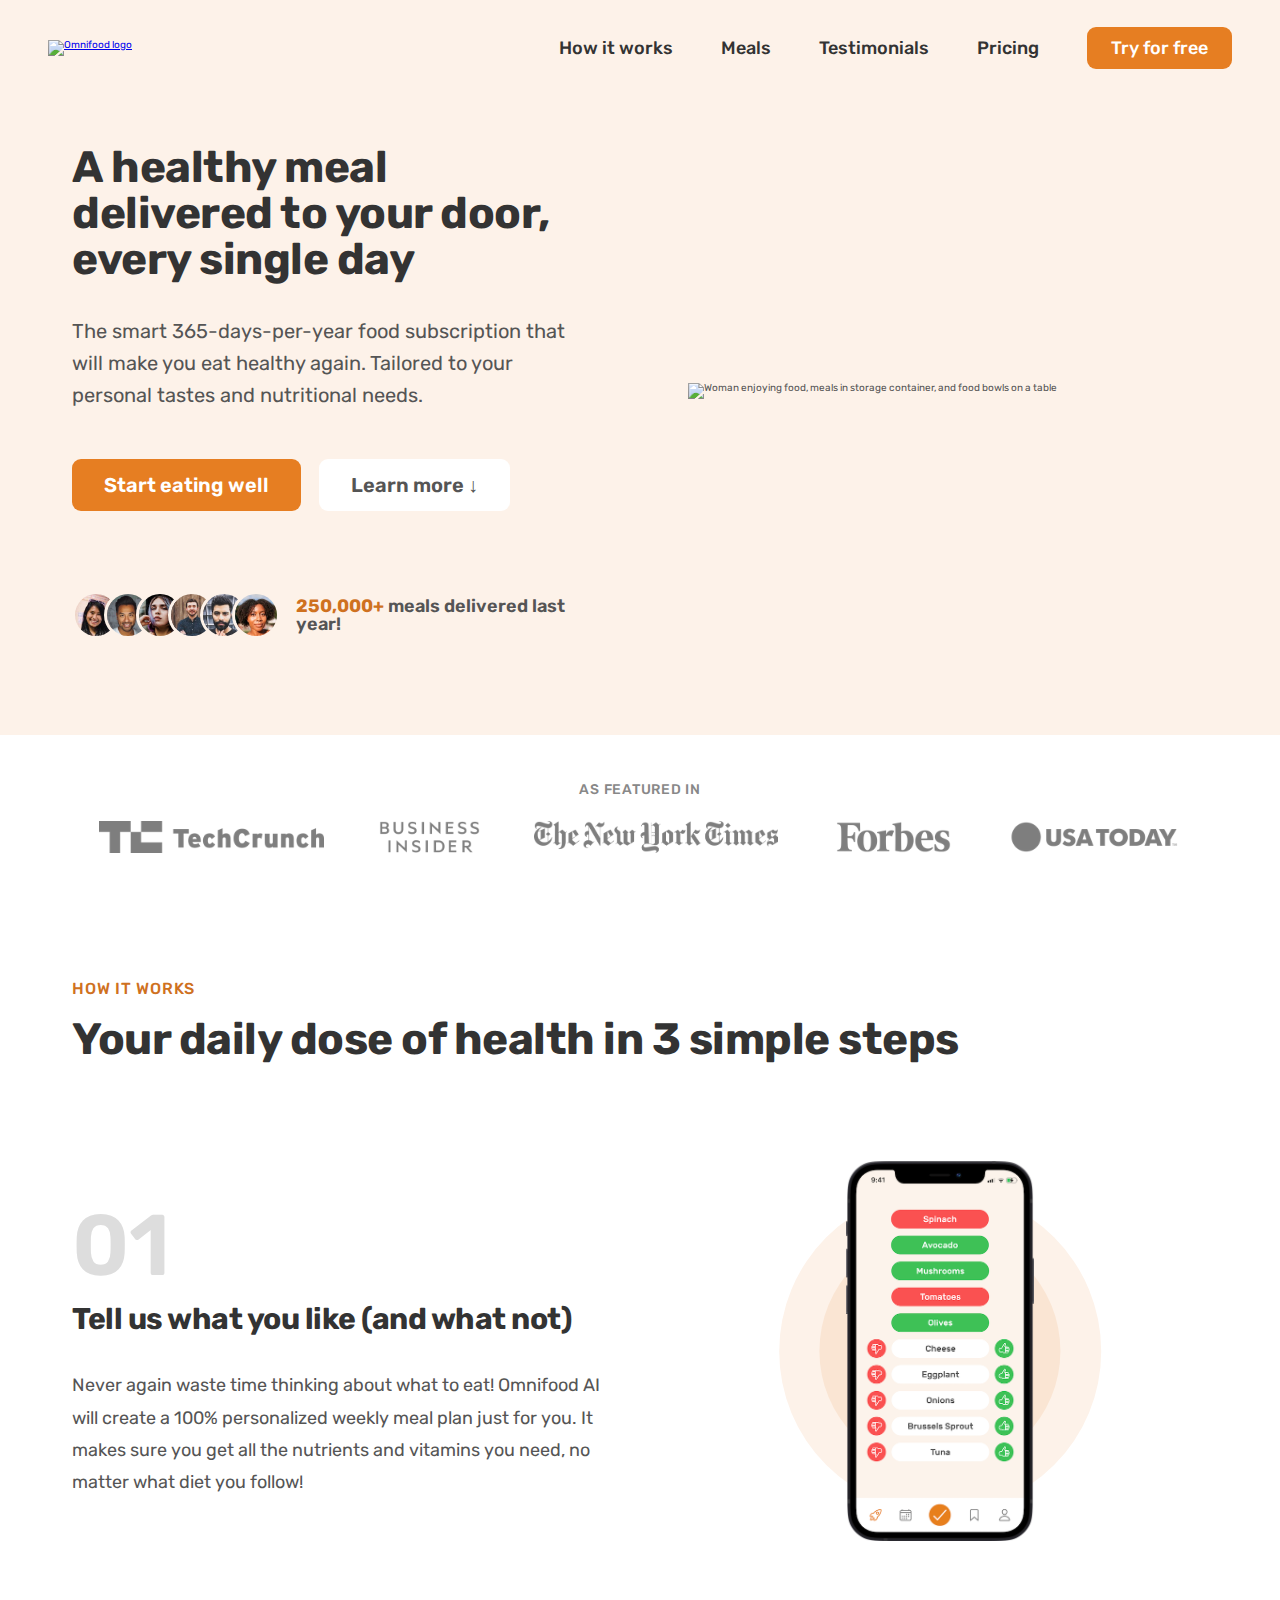
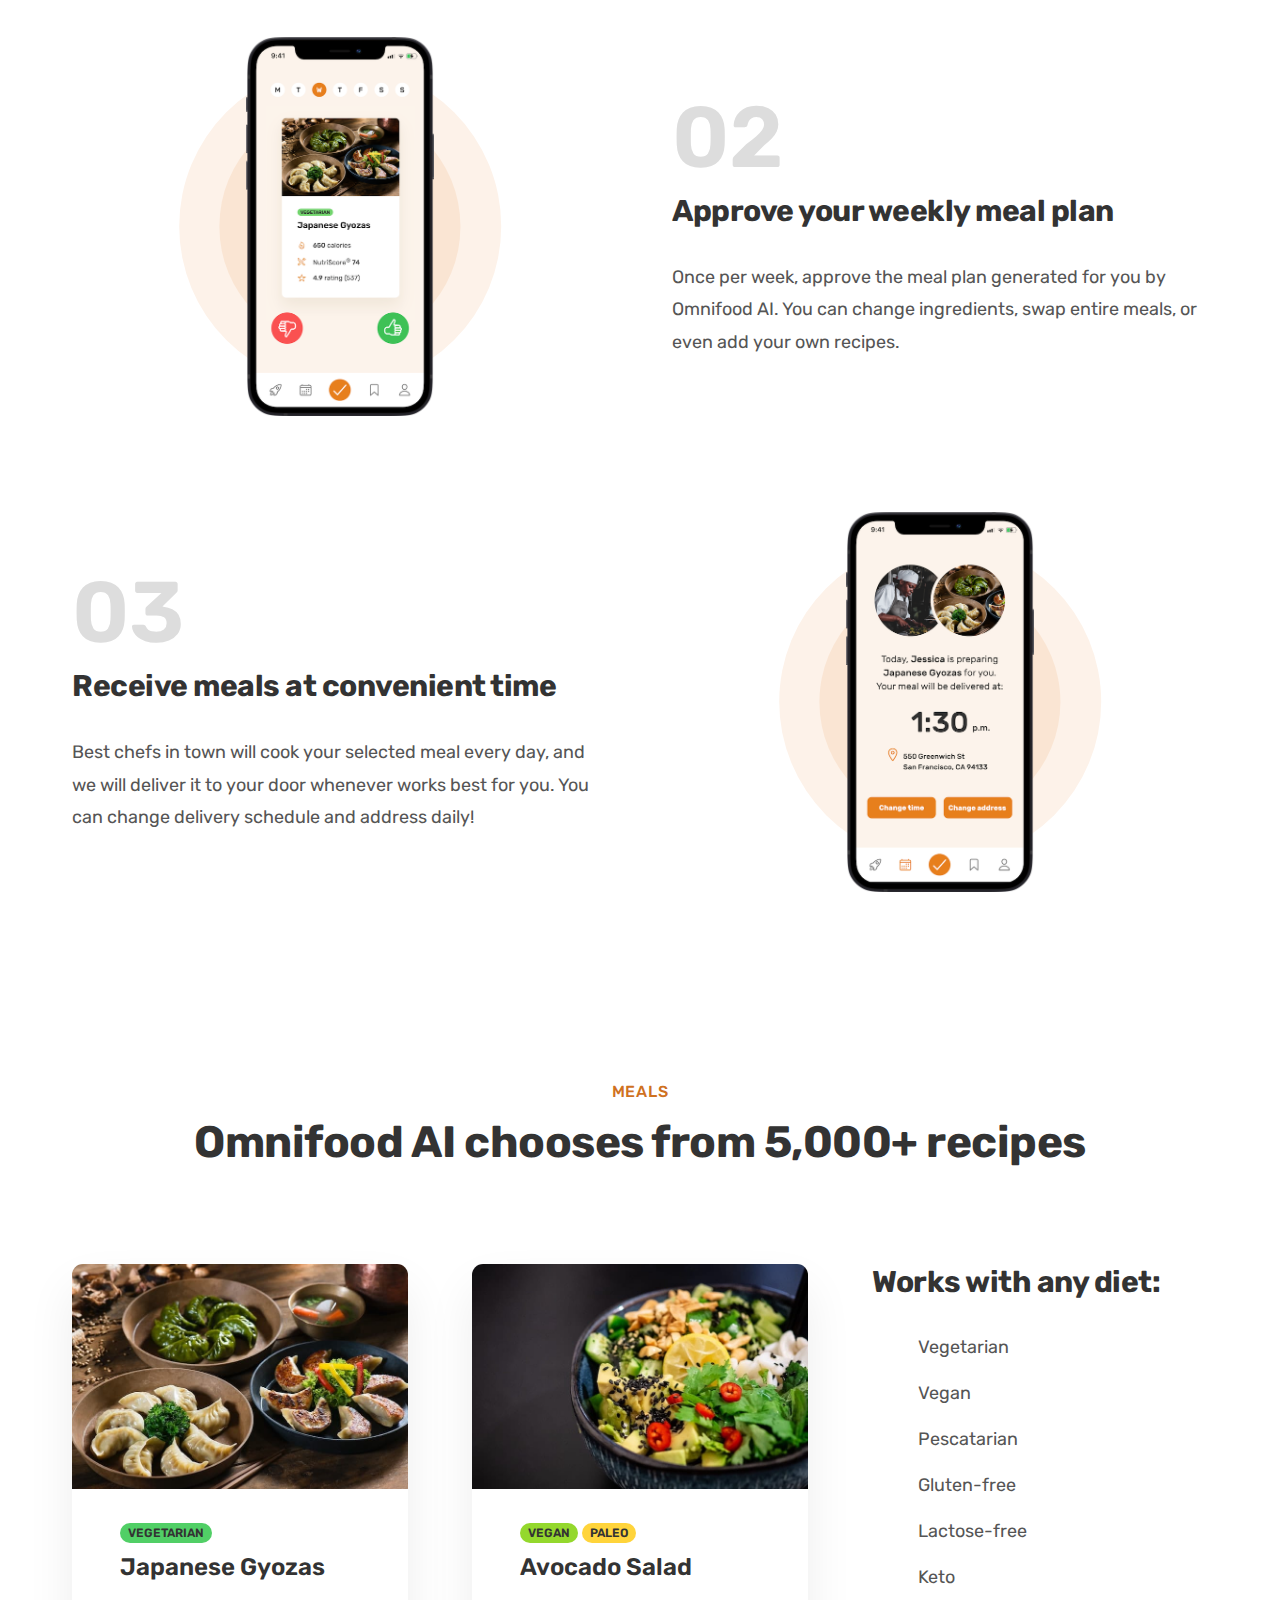
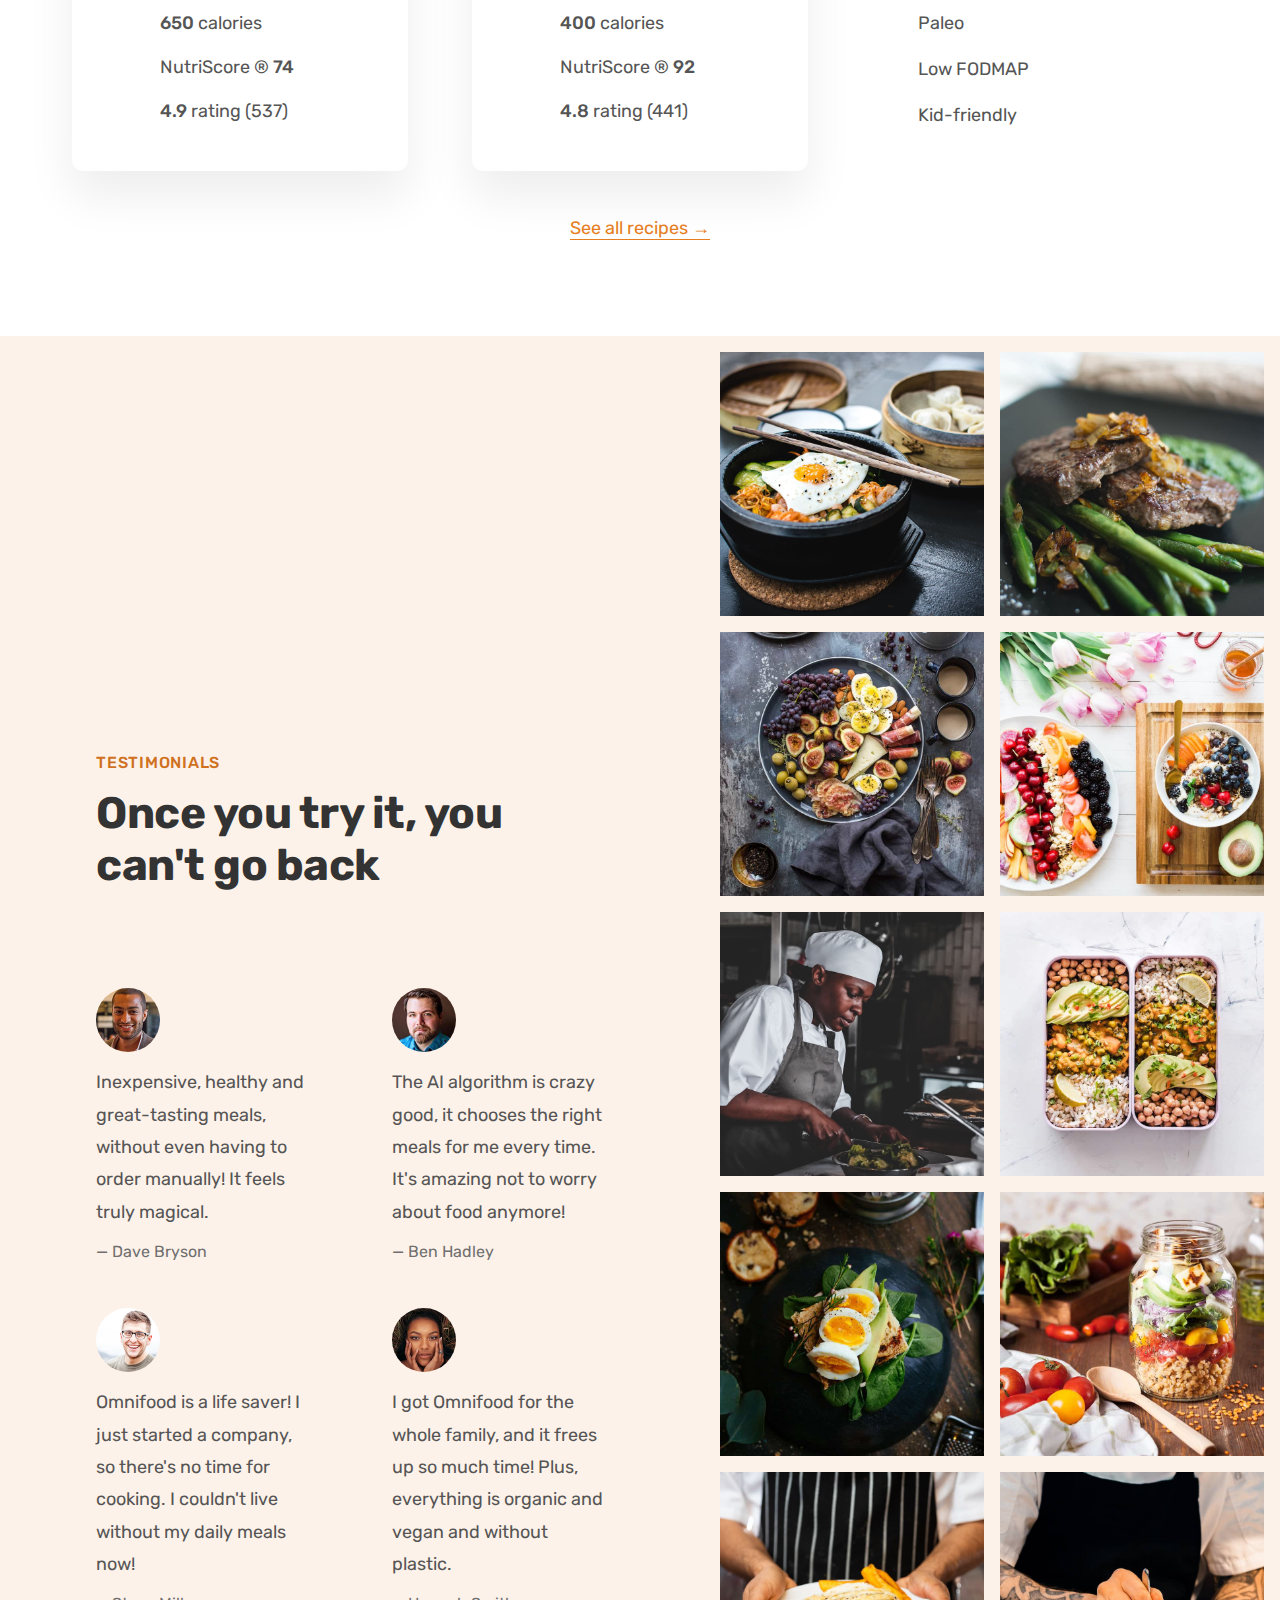
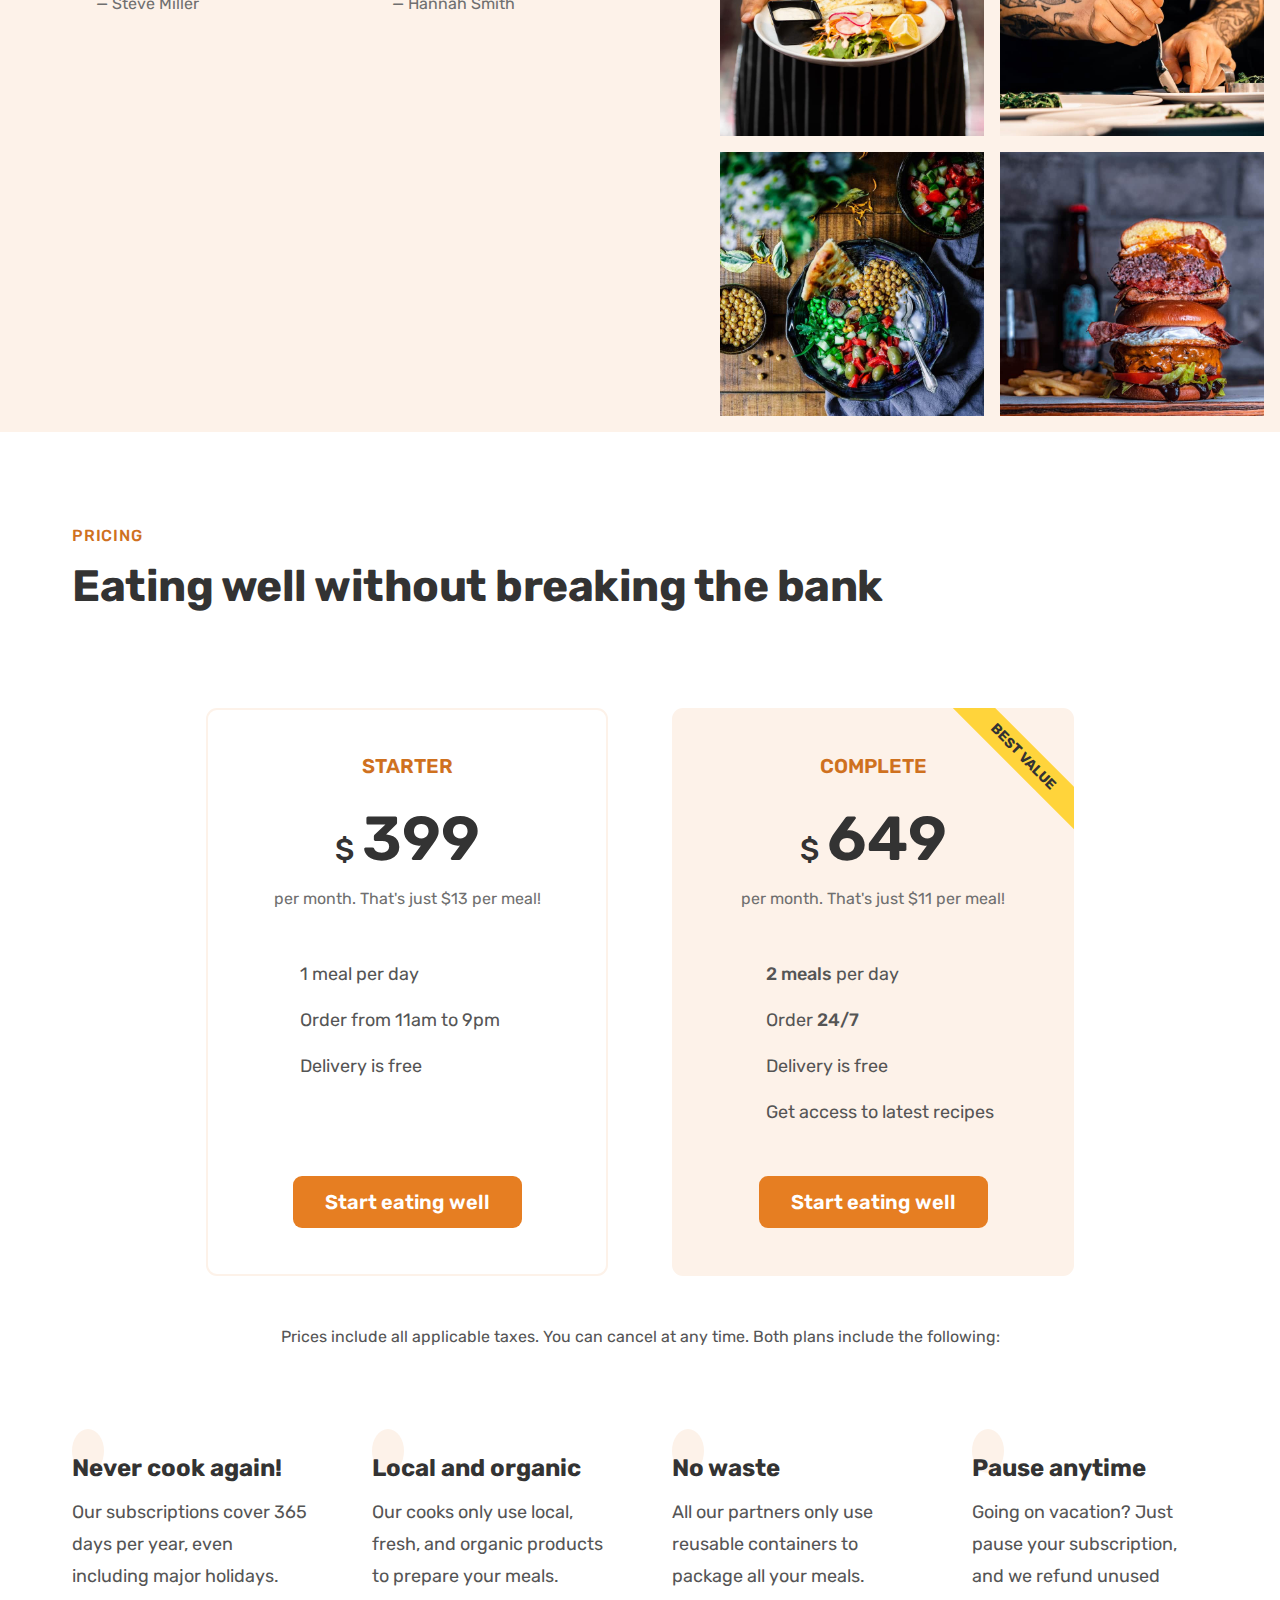
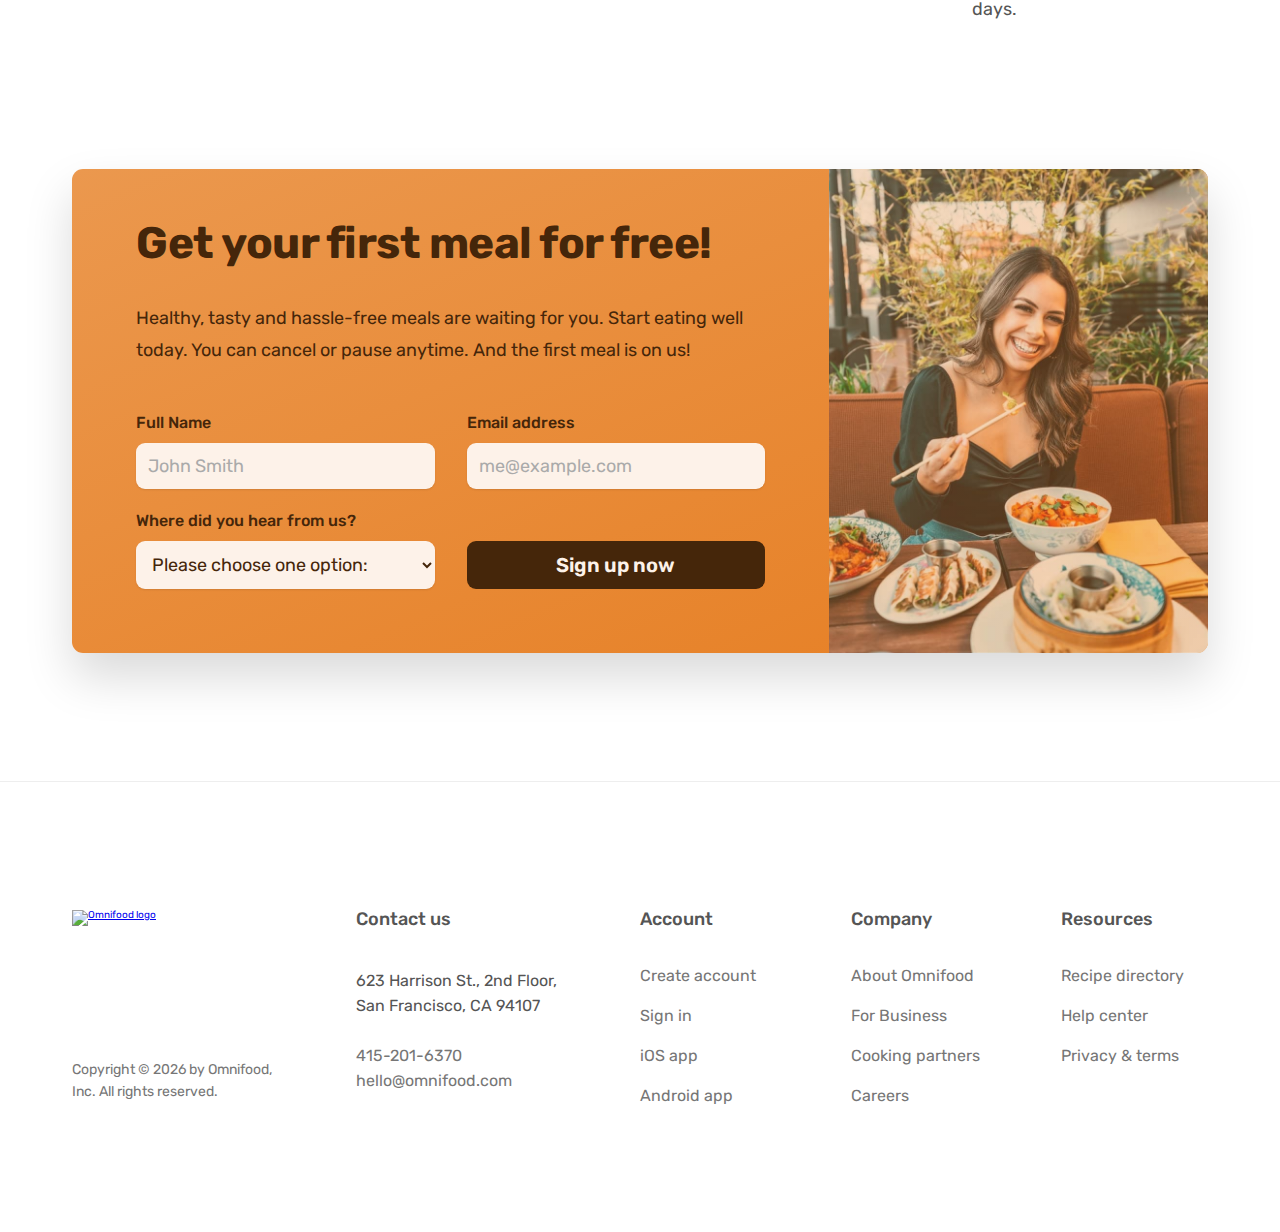
==== commit 30b2d59a: "Update index.html" ====
--- a/omnifood/index.html
+++ b/omnifood/index.html
@@ -20,9 +20,9 @@
       rel="stylesheet"
     />
 
-    <link rel="stylesheet" href="css/general.css" />
-    <link rel="stylesheet" href="css/style.css" />
-    <link rel="stylesheet" href="css/queries.css" />
+    <link rel="stylesheet" href="style/general.css" />
+    <link rel="stylesheet" href="style/style.css" />
+    <link rel="stylesheet" href="style/queries.css" />
 
     <script
       type="module"
--- a/omnifood/style/general.css
+++ b/omnifood/style/general.css
@@ -0,0 +1,292 @@
+/*
+--- 01 TYPOGRAPHY SYSTEM
+
+- Font sizes (px)
+10 / 12 / 14 / 16 / 18 / 20 / 24 / 30 / 36 / 44 / 52 / 62 / 74 / 86 / 98
+
+- Font weights
+Default: 400
+Medium: 500
+Semi-bold: 600
+Bold: 700
+
+- Line heights
+Default: 1
+Small: 1.05
+Medium: 1.2
+Paragraph default: 1.6
+Large: 1.8
+
+- Letter spacing
+-0.5px
+0.75px
+
+--- 02 COLORS
+
+- Primary: #e67e22
+- Tints:
+#fdf2e9
+#fae5d3
+#eb984e
+
+- Shades: 
+#cf711f
+#45260a
+
+- Accents:
+- Greys
+
+#888
+#767676 (lightest grey allowed on #fff)
+#6f6f6f (lightest grey allowed on #fdf2e9)
+#555
+#333
+
+--- 05 SHADOWS
+
+0 2.4rem 4.8rem rgba(0, 0, 0, 0.075);
+
+--- 06 BORDER-RADIUS
+
+Default: 9px
+Medium: 11px
+
+--- 07 WHITESPACE
+
+- Spacing system (px)
+2 / 4 / 8 / 12 / 16 / 24 / 32 / 48 / 64 / 80 / 96 / 128
+*/
+
+* {
+  padding: 0;
+  margin: 0;
+  box-sizing: border-box;
+}
+
+html {
+  /* font-size: 10px; */
+
+  /* 10px / 16px = 0.625 = 62.5% */
+  /* Percentage of user's browser font-size setting */
+  font-size: 62.5%;
+  overflow-x: hidden;
+
+  /* Does NOT work on Safari */
+  /* scroll-behavior: smooth; */
+}
+
+body {
+  font-family: "Rubik", sans-serif;
+  line-height: 1;
+  font-weight: 400;
+  color: #555;
+
+  /* Only works if there is nothing absolutely positioned in relation to body */
+  overflow-x: hidden;
+}
+
+/**************************/
+/* GENRAL REUSABLE COMPONENTS */
+/**************************/
+
+.container {
+  /* 1140px */
+  max-width: 120rem;
+  padding: 0 3.2rem;
+  margin: 0 auto;
+}
+
+.grid {
+  display: grid;
+  column-gap: 6.4rem;
+  row-gap: 9.6rem;
+
+  /* margin-bottom: 9.6rem; */
+}
+
+/* .grid:last-child {
+  margin-bottom: 0;
+} */
+
+.grid:not(:last-child) {
+  margin-bottom: 9.6rem;
+}
+
+.grid--2-cols {
+  grid-template-columns: repeat(2, 1fr);
+}
+
+.grid--3-cols {
+  grid-template-columns: repeat(3, 1fr);
+}
+
+.grid--4-cols {
+  grid-template-columns: repeat(4, 1fr);
+}
+
+/* .grid--5-cols {
+  grid-template-columns: repeat(5, 1fr);
+} */
+
+.grid--center-v {
+  align-items: center;
+}
+
+.heading-primary,
+.heading-secondary,
+.heading-tertiary {
+  font-weight: 700;
+  color: #333;
+  /* color: #45260a; */
+  /* color: #343a40; */
+  letter-spacing: -0.5px;
+}
+
+.heading-primary {
+  font-size: 5.2rem;
+  line-height: 1.05;
+  margin-bottom: 3.2rem;
+}
+
+.heading-secondary {
+  font-size: 4.4rem;
+  line-height: 1.2;
+  margin-bottom: 9.6rem;
+}
+
+.heading-tertiary {
+  font-size: 3rem;
+  line-height: 1.2;
+  margin-bottom: 3.2rem;
+}
+
+.subheading {
+  display: block;
+  font-size: 1.6rem;
+  font-weight: 500;
+  color: #cf711f;
+  text-transform: uppercase;
+  margin-bottom: 1.6rem;
+  letter-spacing: 0.75px;
+}
+
+.btn,
+.btn:link,
+.btn:visited {
+  display: inline-block;
+
+  text-decoration: none;
+  font-size: 2rem;
+  font-weight: 600;
+  padding: 1.6rem 3.2rem;
+  border-radius: 9px;
+
+  /* Only necessary for .btn */
+  border: none;
+  cursor: pointer;
+  font-family: inherit;
+
+  /* Put transition on original "state" */
+  /* transition: background-color 0.3s; */
+  transition: all 0.3s;
+}
+
+.btn--full:link,
+.btn--full:visited {
+  background-color: #e67e22;
+  color: #fff;
+}
+
+.btn--full:hover,
+.btn--full:active {
+  background-color: #cf711f;
+}
+
+.btn--outline:link,
+.btn--outline:visited {
+  background-color: #fff;
+  color: #555;
+}
+
+.btn--outline:hover,
+.btn--outline:active {
+  background-color: #fdf2e9;
+
+  /* border: 3px solid #fff; */
+
+  /* Trick to add border inside */
+  box-shadow: inset 0 0 0 3px #fff;
+}
+
+.btn--form {
+  background-color: #45260a;
+  color: #fdf2e9;
+  align-self: end;
+  padding: 1.2rem;
+}
+
+.btn--form:hover {
+  background-color: #fff;
+  color: #555;
+}
+
+.link:link,
+.link:visited {
+  display: inline-block;
+  color: #e67e22;
+  text-decoration: none;
+  border-bottom: 1px solid currentColor;
+  padding-bottom: 2px;
+  transition: all 0.3s;
+}
+
+.link:hover,
+.link:active {
+  color: #cf711f;
+  border-bottom: 1px solid transparent;
+}
+
+.list {
+  list-style: none;
+  display: flex;
+  flex-direction: column;
+  gap: 1.6rem;
+}
+
+.list-item {
+  font-size: 1.8rem;
+  display: flex;
+  align-items: center;
+  gap: 1.6rem;
+  line-height: 1.2;
+}
+
+.list-icon {
+  width: 3rem;
+  height: 3rem;
+  color: #e67e22;
+}
+
+*:focus {
+  outline: none;
+  /* outline: 4px dotted #e67e22; */
+  /* outline-offset: 8px; */
+  box-shadow: 0 0 0 0.8rem rgba(230, 125, 34, 0.5);
+}
+
+/* HELPER/SETTINGS CLASSES */
+.margin-right-sm {
+  margin-right: 1.6rem !important;
+}
+
+.margin-bottom-md {
+  margin-bottom: 4.8rem !important;
+}
+
+.center-text {
+  text-align: center;
+}
+
+strong {
+  font-weight: 500;
+}
--- a/omnifood/style/style.css
+++ b/omnifood/style/style.css
@@ -0,0 +1,667 @@
+/**************************/
+/* HEADER */
+/**************************/
+
+.header {
+  display: flex;
+  justify-content: space-between;
+  align-items: center;
+  background-color: #fdf2e9;
+
+  /* Because we want header to be sticky later */
+  height: 9.6rem;
+  padding: 0 4.8rem;
+  position: relative;
+}
+
+.logo {
+  height: 2.2rem;
+}
+
+/**************************/
+/* NAVIGATION */
+/**************************/
+
+.main-nav-list {
+  list-style: none;
+  display: flex;
+  align-items: center;
+  gap: 4.8rem;
+}
+
+.main-nav-link:link,
+.main-nav-link:visited {
+  display: inline-block;
+  text-decoration: none;
+  color: #333;
+  font-weight: 500;
+  font-size: 1.8rem;
+  transition: all 0.3s;
+}
+
+.main-nav-link:hover,
+.main-nav-link:active {
+  color: #cf711f;
+}
+
+.main-nav-link.nav-cta:link,
+.main-nav-link.nav-cta:visited {
+  padding: 1.2rem 2.4rem;
+  border-radius: 9px;
+  color: #fff;
+  background-color: #e67e22;
+}
+
+.main-nav-link.nav-cta:hover,
+.main-nav-link.nav-cta:active {
+  background-color: #cf711f;
+}
+
+/* MOBILE */
+.btn-mobile-nav {
+  border: none;
+  background: none;
+  cursor: pointer;
+
+  display: none;
+}
+
+.icon-mobile-nav {
+  height: 4.8rem;
+  width: 4.8rem;
+  color: #333;
+}
+
+.icon-mobile-nav[name="close-outline"] {
+  display: none;
+}
+
+/* STICKY NAVIGATION */
+.sticky .header {
+  position: fixed;
+  top: 0;
+  bottom: 0;
+  width: 100%;
+  height: 8rem;
+  padding-top: 0;
+  padding-bottom: 0;
+  background-color: rgba(255, 255, 255, 0.97);
+  z-index: 999;
+  box-shadow: 0 1.2rem 3.2rem rgba(0, 0, 0, 0.03);
+}
+
+.sticky .section-hero {
+  margin-top: 9.6rem;
+}
+
+/**************************/
+/* HERO SECTION */
+/**************************/
+
+.section-hero {
+  background-color: #fdf2e9;
+  padding: 4.8rem 0 9.6rem 0;
+}
+
+.hero {
+  max-width: 130rem;
+  margin: 0 auto;
+  padding: 0 3.2rem;
+  display: grid;
+  grid-template-columns: 1fr 1fr;
+  gap: 9.6rem;
+  align-items: center;
+}
+
+.hero-description {
+  font-size: 2rem;
+  line-height: 1.6;
+  margin-bottom: 4.8rem;
+}
+
+.hero-img {
+  width: 100%;
+}
+
+.delivered-meals {
+  display: flex;
+  align-items: center;
+  gap: 1.6rem;
+  margin-top: 8rem;
+}
+
+.delivered-imgs {
+  display: flex;
+}
+
+.delivered-imgs img {
+  height: 4.8rem;
+  width: 4.8rem;
+  border-radius: 50%;
+  margin-right: -1.6rem;
+  border: 3px solid #fdf2e9;
+}
+
+.delivered-imgs img:last-child {
+  margin: 0;
+}
+
+.delivered-text {
+  font-size: 1.8rem;
+  font-weight: 600;
+}
+
+.delivered-text span {
+  color: #cf711f;
+  font-weight: 700;
+}
+
+/**************************/
+/* FEATURED IN SECTION */
+/**************************/
+
+.section-featured {
+  padding: 4.8rem 0 3.2rem 0;
+}
+
+.heading-featured-in {
+  font-size: 1.4rem;
+  text-transform: uppercase;
+  letter-spacing: 0.75px;
+  font-weight: 500;
+  text-align: center;
+  margin-bottom: 2.4rem;
+  color: #888;
+}
+
+.logos {
+  display: flex;
+  justify-content: space-around;
+}
+
+.logos img {
+  height: 3.2rem;
+  filter: brightness(0);
+  opacity: 50%;
+}
+
+/**************************/
+/* HOW IT WORKS SECTION */
+/**************************/
+
+.section-how {
+  padding: 9.6rem 0;
+}
+
+.step-number {
+  font-size: 8.6rem;
+  font-weight: 600;
+  color: #ddd;
+  margin-bottom: 1.2rem;
+}
+
+.step-description {
+  font-size: 1.8rem;
+  line-height: 1.8;
+}
+
+.step-img-box {
+  position: relative;
+
+  display: flex;
+  align-items: center;
+  justify-content: center;
+}
+
+.step-img-box::before,
+.step-img-box::after {
+  content: "";
+  display: block;
+  border-radius: 50%;
+  position: absolute;
+  top: 50%;
+  left: 50%;
+  transform: translate(-50%, -50%);
+}
+
+.step-img-box::before {
+  width: 60%;
+  /* height: 60%; */
+
+  /* 60% of parent's width */
+  padding-bottom: 60%;
+
+  background-color: #fdf2e9;
+  z-index: -2;
+}
+
+.step-img-box::after {
+  width: 45%;
+  padding-bottom: 45%;
+  background-color: #fae5d3;
+  z-index: -1;
+}
+
+.step-img {
+  width: 35%;
+  /* z-index: 10; */
+}
+
+/**************************/
+/* MEALS SECTION */
+/**************************/
+
+.section-meals {
+  padding: 9.6rem 0;
+}
+
+.meal {
+  box-shadow: 0 2.4rem 4.8rem rgba(0, 0, 0, 0.075);
+  border-radius: 11px;
+  overflow: hidden;
+  transition: all 0.4s;
+}
+
+.meal:hover {
+  transform: translateY(-1.2rem);
+  box-shadow: 0 3.2rem 6.4rem rgba(0, 0, 0, 0.06);
+}
+
+.meal-content {
+  padding: 3.2rem 4.8rem 4.8rem 4.8rem;
+}
+
+.meal-tags {
+  margin-bottom: 1.2rem;
+  display: flex;
+  gap: 0.4rem;
+}
+
+.tag {
+  display: inline-block;
+  padding: 0.4rem 0.8rem;
+  font-size: 1.2rem;
+  text-transform: uppercase;
+  color: #333;
+  border-radius: 100px;
+  font-weight: 600;
+}
+
+.tag--vegetarian {
+  background-color: #51cf66;
+}
+.tag--vegan {
+  background-color: #94d82d;
+}
+.tag--paleo {
+  background-color: #ffd43b;
+}
+
+.meal-title {
+  font-size: 2.4rem;
+  color: #333;
+  font-weight: 600;
+  margin-bottom: 3.2rem;
+}
+
+.meal-attributes {
+  list-style: none;
+  display: flex;
+  flex-direction: column;
+  gap: 2rem;
+}
+
+.meal-attribute {
+  font-size: 1.8rem;
+  display: flex;
+  align-items: center;
+  gap: 1.6rem;
+}
+
+.meal-icon {
+  height: 2.4rem;
+  width: 2.4rem;
+  color: #e67e22;
+}
+
+.meal-img {
+  width: 100%;
+}
+
+.all-recipes {
+  text-align: center;
+  font-size: 1.8rem;
+}
+
+/**************************/
+/* TESTIMONIALS SECTION */
+/**************************/
+
+.section-testimonials {
+  background-color: #fdf2e9;
+  display: grid;
+  grid-template-columns: 55fr 45fr;
+  align-items: center;
+}
+
+.testimonials-container {
+  padding: 9.6rem;
+}
+
+.testimonials {
+  display: grid;
+  grid-template-columns: 1fr 1fr;
+  row-gap: 4.8rem;
+  column-gap: 8rem;
+}
+
+.testimonial-img {
+  width: 6.4rem;
+  border-radius: 50%;
+  margin-bottom: 1.2rem;
+}
+
+.testimonial-text {
+  font-size: 1.8rem;
+  line-height: 1.8;
+  margin-bottom: 1.6rem;
+}
+
+.testimonial-name {
+  font-size: 1.6rem;
+  color: #6f6f6f;
+}
+
+.gallery {
+  display: grid;
+  grid-template-columns: repeat(3, 1fr);
+  gap: 1.6rem;
+  padding: 1.6rem;
+}
+
+.gallery-item {
+  overflow: hidden;
+}
+
+.gallery-item img {
+  display: block;
+  width: 100%;
+  transition: all 0.4s;
+}
+
+.gallery-item img:hover {
+  transform: scale(1.1);
+}
+
+/**************************/
+/* MEALS SECTION */
+/**************************/
+
+.section-pricing {
+  padding: 9.6rem 0;
+}
+
+.pricing-plan {
+  border-radius: 11px;
+
+  width: 75%;
+}
+
+.pricing-plan--starter {
+  justify-self: end;
+  border: 2px solid #fdf2e9;
+  padding: 4.6rem;
+}
+
+.pricing-plan--complete {
+  background-color: #fdf2e9;
+  padding: 4.8rem;
+  position: relative;
+  overflow: hidden;
+}
+
+.pricing-plan--complete::after {
+  content: "Best value";
+  position: absolute;
+  top: 6%;
+  right: -18%;
+
+  text-transform: uppercase;
+  font-size: 1.4rem;
+  font-weight: 700;
+  color: #333;
+  background-color: #ffd43b;
+  padding: 0.8rem 8rem;
+  transform: rotate(45deg);
+}
+
+.plan-header {
+  text-align: center;
+  margin-bottom: 4.8rem;
+}
+
+.plan-name {
+  color: #cf711f;
+  font-weight: 600;
+  font-size: 2rem;
+  text-transform: uppercase;
+  letter-spacing: 0.75;
+  margin-bottom: 3.2rem;
+}
+
+.plan-price {
+  font-size: 6.2rem;
+  font-weight: 600;
+  color: #333;
+  margin-bottom: 1.6rem;
+}
+
+.plan-price span {
+  font-size: 3rem;
+  font-weight: 500;
+  margin-right: 0.8rem;
+}
+
+.plan-text {
+  font-size: 1.6rem;
+  line-height: 1.6;
+  color: #6f6f6f;
+}
+
+.plan-sing-up {
+  text-align: center;
+  margin-top: 4.8rem;
+}
+
+.plan-details {
+  font-size: 1.6rem;
+  line-height: 1.6;
+  text-align: center;
+}
+
+.feature-icon {
+  color: #e67e22;
+  height: 3.2rem;
+  width: 3.2rem;
+  background-color: #fdf2e9;
+  margin-bottom: 3.2rem;
+  padding: 1.6rem;
+  border-radius: 50%;
+}
+
+.feature-title {
+  font-size: 2.4rem;
+  color: #333;
+  font-weight: 700;
+  margin-bottom: 1.6rem;
+}
+
+.feature-text {
+  font-size: 1.8rem;
+  line-height: 1.8;
+}
+
+/**************************/
+/* CTA SECTION */
+/**************************/
+
+.section-cta {
+  /* top / right / bottom / left */
+  /* padding: 9.6rem 0 12.8rem 0; */
+
+  /* top / horizontal / left */
+  padding: 4.8rem 0 12.8rem;
+}
+
+.cta {
+  display: grid;
+  /* 2/3 = 66.6% + 1/3 = 33.3% */
+  grid-template-columns: 2fr 1fr;
+  /* background-color: #e67e22; */
+  box-shadow: 0 2.4rem 4.8rem rgba(0, 0, 0, 0.15);
+  border-radius: 11px;
+
+  background-image: linear-gradient(to right bottom, #eb984e, #e67e22);
+  overflow: hidden;
+}
+
+.cta-text-box {
+  padding: 4.8rem 6.4rem 6.4rem 6.4rem;
+  color: #45260a;
+}
+
+.cta .heading-secondary {
+  /* color: #45260a; */
+  color: inherit;
+  margin-bottom: 3.2rem;
+}
+
+.cta-text {
+  font-size: 1.8rem;
+  line-height: 1.8;
+  margin-bottom: 4.8rem;
+}
+
+.cta-img-box {
+  background-image: linear-gradient(
+      to right bottom,
+      rgba(235, 151, 78, 0.35),
+      rgba(230, 125, 34, 0.35)
+    ),
+    url("../img/eating.jpg");
+  background-size: cover;
+  background-position: center;
+}
+
+.cta-form {
+  display: grid;
+  grid-template-columns: 1fr 1fr;
+  column-gap: 3.2rem;
+  row-gap: 2.4rem;
+}
+
+.cta-form label {
+  display: block;
+  font-size: 1.6rem;
+  font-weight: 500;
+  margin-bottom: 1.2rem;
+}
+
+.cta-form input,
+.cta-form select {
+  width: 100%;
+  padding: 1.2rem;
+  font-size: 1.8rem;
+  font-family: inherit;
+  color: inherit;
+  border: none;
+  background-color: #fdf2e9;
+  border-radius: 9px;
+  box-shadow: 0 1px 2px rgba(0, 0, 0, 0.1);
+}
+
+.cta-form input::placeholder {
+  color: #aaa;
+}
+
+.cta *:focus {
+  outline: none;
+  box-shadow: 0 0 0 0.8rem rgba(253, 242, 233, 0.5);
+}
+
+/**************************/
+/* FOOTER */
+/**************************/
+
+.footer {
+  padding: 12.8rem 0;
+  border-top: 1px solid #eee;
+}
+
+.grid--footer {
+  grid-template-columns: 1.5fr 1.5fr 1fr 1fr 1fr;
+}
+
+.logo-col {
+  display: flex;
+  flex-direction: column;
+}
+
+.footer-logo {
+  display: block;
+  margin-bottom: 3.2rem;
+}
+
+.social-links {
+  list-style: none;
+  display: flex;
+  gap: 2.4rem;
+}
+
+.social-icon {
+  height: 2.4rem;
+  width: 2.4rem;
+}
+
+.copyright {
+  font-size: 1.4rem;
+  line-height: 1.6;
+  color: #767676;
+  margin-top: auto;
+}
+
+.footer-heading {
+  font-size: 1.8rem;
+  font-weight: 500;
+  margin-bottom: 4rem;
+}
+
+.contacts {
+  font-style: normal;
+  font-size: 1.6rem;
+  line-height: 1.6;
+}
+
+.address {
+  margin-bottom: 2.4rem;
+}
+
+.footer-nav {
+  list-style: none;
+  display: flex;
+  flex-direction: column;
+  gap: 2.4rem;
+}
+
+.footer-link:link,
+.footer-link:visited {
+  text-decoration: none;
+  font-size: 1.6rem;
+  color: #767676;
+  transition: all 0.3s;
+}
+
+.footer-link:hover,
+.footer-link:active {
+  color: #555;
+}
--- a/omnifood/style/queries.css
+++ b/omnifood/style/queries.css
@@ -0,0 +1,356 @@
+/* rem and em do NOT depend on html font-size in media queries! Instead, 1rem = 1em = 16px */
+
+/**************************/
+/* BELOW 1344px (Smaller desktops) */
+/**************************/
+
+@media (max-width: 84em) {
+  .hero {
+    max-width: 120rem;
+  }
+
+  .heading-primary {
+    font-size: 4.4rem;
+  }
+
+  .gallery {
+    grid-template-columns: repeat(2, 1fr);
+  }
+}
+
+/**************************/
+/* BELOW 1200px (Landscape Tablets) */
+/**************************/
+
+@media (max-width: 75em) {
+  html {
+    /* 9px / 16px  */
+    font-size: 56.25%;
+  }
+
+  .grid {
+    column-gap: 4.8rem;
+    row-gap: 6.4rem;
+  }
+
+  .heading-secondary {
+    font-size: 3.6rem;
+  }
+
+  .heading-tertiary {
+    font-size: 2.4rem;
+  }
+
+  .header {
+    padding: 0 3.2rem;
+  }
+
+  .main-nav-list {
+    gap: 3.2rem;
+  }
+
+  .hero {
+    gap: 4.8rem;
+  }
+
+  .testimonials-container {
+    padding: 9.6rem 3.2rem;
+  }
+}
+
+/**************************/
+/* BELOW 944px (Tablets) */
+/**************************/
+
+@media (max-width: 59em) {
+  html {
+    /* 8px / 16px = 0.5 = 50% */
+    font-size: 50%;
+  }
+
+  .hero {
+    grid-template-columns: 1fr;
+    padding: 0 8rem;
+    gap: 6.4rem;
+  }
+
+  .hero-text-box,
+  .hero-img-box {
+    text-align: center;
+  }
+
+  .hero-img {
+    width: 60%;
+  }
+
+  .delivered-meals {
+    justify-content: center;
+    margin-top: 3.2rem;
+  }
+
+  .logos img {
+    height: 2.4rem;
+  }
+
+  .step-number {
+    font-size: 7.4rem;
+  }
+
+  .meal-content {
+    padding: 2.4rem 3.2rem 3.2rem 3.2rem;
+  }
+
+  .section-testimonials {
+    grid-template-columns: 1fr;
+  }
+
+  .gallery {
+    grid-template-columns: repeat(6, 1fr);
+  }
+
+  .cta {
+    /* 3/5 = 60% + 2/5 = 40% */
+    grid-template-columns: 3fr 2fr;
+  }
+
+  .cta-form {
+    grid-template-columns: 1fr;
+  }
+
+  .btn--form {
+    margin-top: 1.2rem;
+  }
+
+  /* MOBILE NAVIGATION */
+  .btn-mobile-nav {
+    display: block;
+    z-index: 9999;
+  }
+
+  .main-nav {
+    background-color: rgba(255, 255, 255, 0.9);
+    -webkit-backdrop-filter: blur(5px);
+    backdrop-filter: blur(10px);
+    position: absolute;
+    top: 0;
+    left: 0;
+    width: 100%;
+    height: 100vh;
+    transform: translateX(100%);
+
+    display: flex;
+    align-items: center;
+    justify-content: center;
+    transition: all 0.5s ease-in;
+
+    /* Hide navigation */
+    /* Allows NO transitions at all */
+    /* display: none; */
+
+    /* 1) Hide it visually */
+    opacity: 0;
+
+    /* 2) Make it unaccessible to mouse and keyboard */
+    pointer-events: none;
+
+    /* 3) Hide it from screen readers */
+    visibility: hidden;
+  }
+
+  .nav-open .main-nav {
+    opacity: 1;
+    pointer-events: auto;
+    visibility: visible;
+    transform: translateX(0);
+  }
+
+  .nav-open .icon-mobile-nav[name="close-outline"] {
+    display: block;
+  }
+
+  .nav-open .icon-mobile-nav[name="menu-outline"] {
+    display: none;
+  }
+
+  .main-nav-list {
+    flex-direction: column;
+    gap: 4.8rem;
+  }
+
+  .main-nav-link:link,
+  .main-nav-link:visited {
+    font-size: 3rem;
+  }
+}
+
+/**************************/
+/* BELOW 704px (Smaller tablets) */
+/**************************/
+
+@media (max-width: 44em) {
+  .grid--3-cols,
+  .grid--4-cols {
+    grid-template-columns: repeat(2, 1fr);
+  }
+
+  .diets {
+    grid-column: 1 / -1;
+    justify-self: center;
+  }
+
+  .heading-secondary {
+    margin-bottom: 4.8rem;
+  }
+
+  .pricing-plan {
+    width: 100%;
+  }
+
+  .grid--footer {
+    grid-template-columns: repeat(6, 1fr);
+  }
+
+  .logo-col,
+  .address-col {
+    grid-column: span 3;
+  }
+
+  .nav-col {
+    grid-row: 1;
+    grid-column: span 2;
+    margin-bottom: 3.2rem;
+  }
+}
+
+/**************************/
+/* BELOW 544px (Phones) */
+/**************************/
+
+@media (max-width: 34em) {
+  .grid {
+    row-gap: 4.8rem;
+  }
+
+  .grid--2-cols,
+  .grid--3-cols,
+  .grid--4-cols {
+    grid-template-columns: 1fr;
+  }
+
+  .btn,
+  .btn:link,
+  .btn:visited {
+    padding: 2.4rem 1.6rem;
+  }
+
+  .section-hero {
+    padding: 2.4rem 0 6.4rem 0;
+  }
+
+  .hero {
+    padding: 0 3.2rem;
+  }
+
+  .hero-img {
+    width: 80%;
+  }
+
+  .logos img {
+    height: 1.2rem;
+  }
+
+  .step-img-box:nth-child(2) {
+    grid-row: 1;
+  }
+
+  .step-img-box:nth-child(6) {
+    grid-row: 5;
+  }
+
+  .step-img-box {
+    transform: translateY(2.4rem);
+  }
+
+  .testimonials {
+    grid-template-columns: 1fr;
+  }
+
+  .gallery {
+    grid-template-columns: repeat(4, 1fr);
+    gap: 1.2rem;
+  }
+
+  .cta {
+    grid-template-columns: 1fr;
+  }
+
+  .cta-text-box {
+    padding: 3.2rem;
+  }
+
+  .cta-img-box {
+    height: 32rem;
+    grid-row: 1;
+  }
+}
+
+/* 
+- Font sizes (px)
+10 / 12 / 14 / 16 / 18 / 20 / 24 / 30 / 36 / 44 / 52 / 62 / 74 / 86 / 98
+
+- Spacing system (px)
+2 / 4 / 8 / 12 / 16 / 24 / 32 / 48 / 64 / 80 / 96 / 128
+*/
+
+/**************************/
+/* Fixing Safari flexbox gap */
+/**************************/
+
+.no-flexbox-gap .main-nav-list li:not(:last-child) {
+  margin-right: 4.8rem;
+}
+
+.no-flexbox-gap .list-item:not(:last-child) {
+  margin-bottom: 1.6rem;
+}
+
+.no-flexbox-gap .list-icon:not(:last-child) {
+  margin-right: 1.6rem;
+}
+
+.no-flexbox-gap .delivered-faces {
+  margin-right: 1.6rem;
+}
+
+.no-flexbox-gap .meal-attribute:not(:last-child) {
+  margin-bottom: 2rem;
+}
+
+.no-flexbox-gap .meal-icon {
+  margin-right: 1.6rem;
+}
+
+.no-flexbox-gap .footer-row div:not(:last-child) {
+  margin-right: 6.4rem;
+}
+
+.no-flexbox-gap .social-links li:not(:last-child) {
+  margin-right: 2.4rem;
+}
+
+.no-flexbox-gap .footer-nav li:not(:last-child) {
+  margin-bottom: 2.4rem;
+}
+
+@media (max-width: 75em) {
+  .no-flexbox-gap .main-nav-list li:not(:last-child) {
+    margin-right: 3.2rem;
+  }
+}
+
+@media (max-width: 59em) {
+  .no-flexbox-gap .main-nav-list li:not(:last-child) {
+    margin-right: 0;
+    margin-bottom: 4.8rem;
+  }
+}
